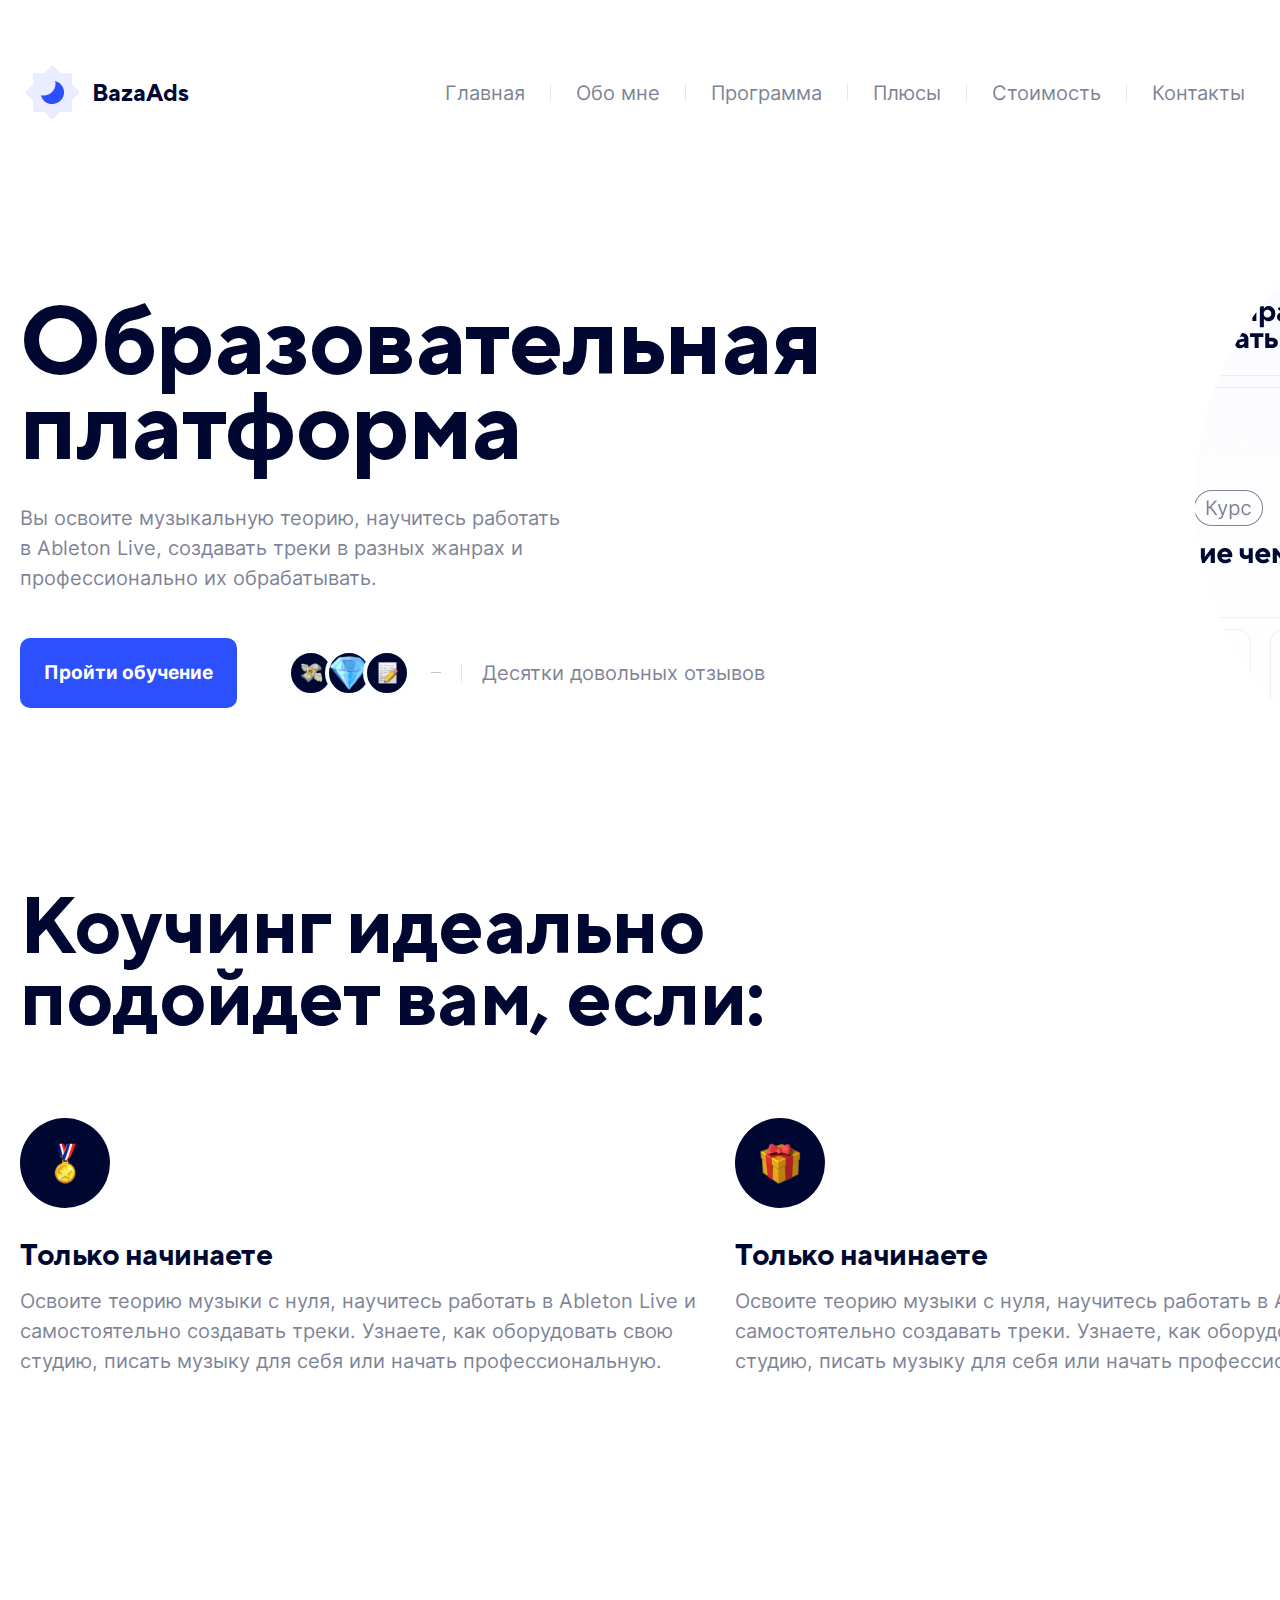
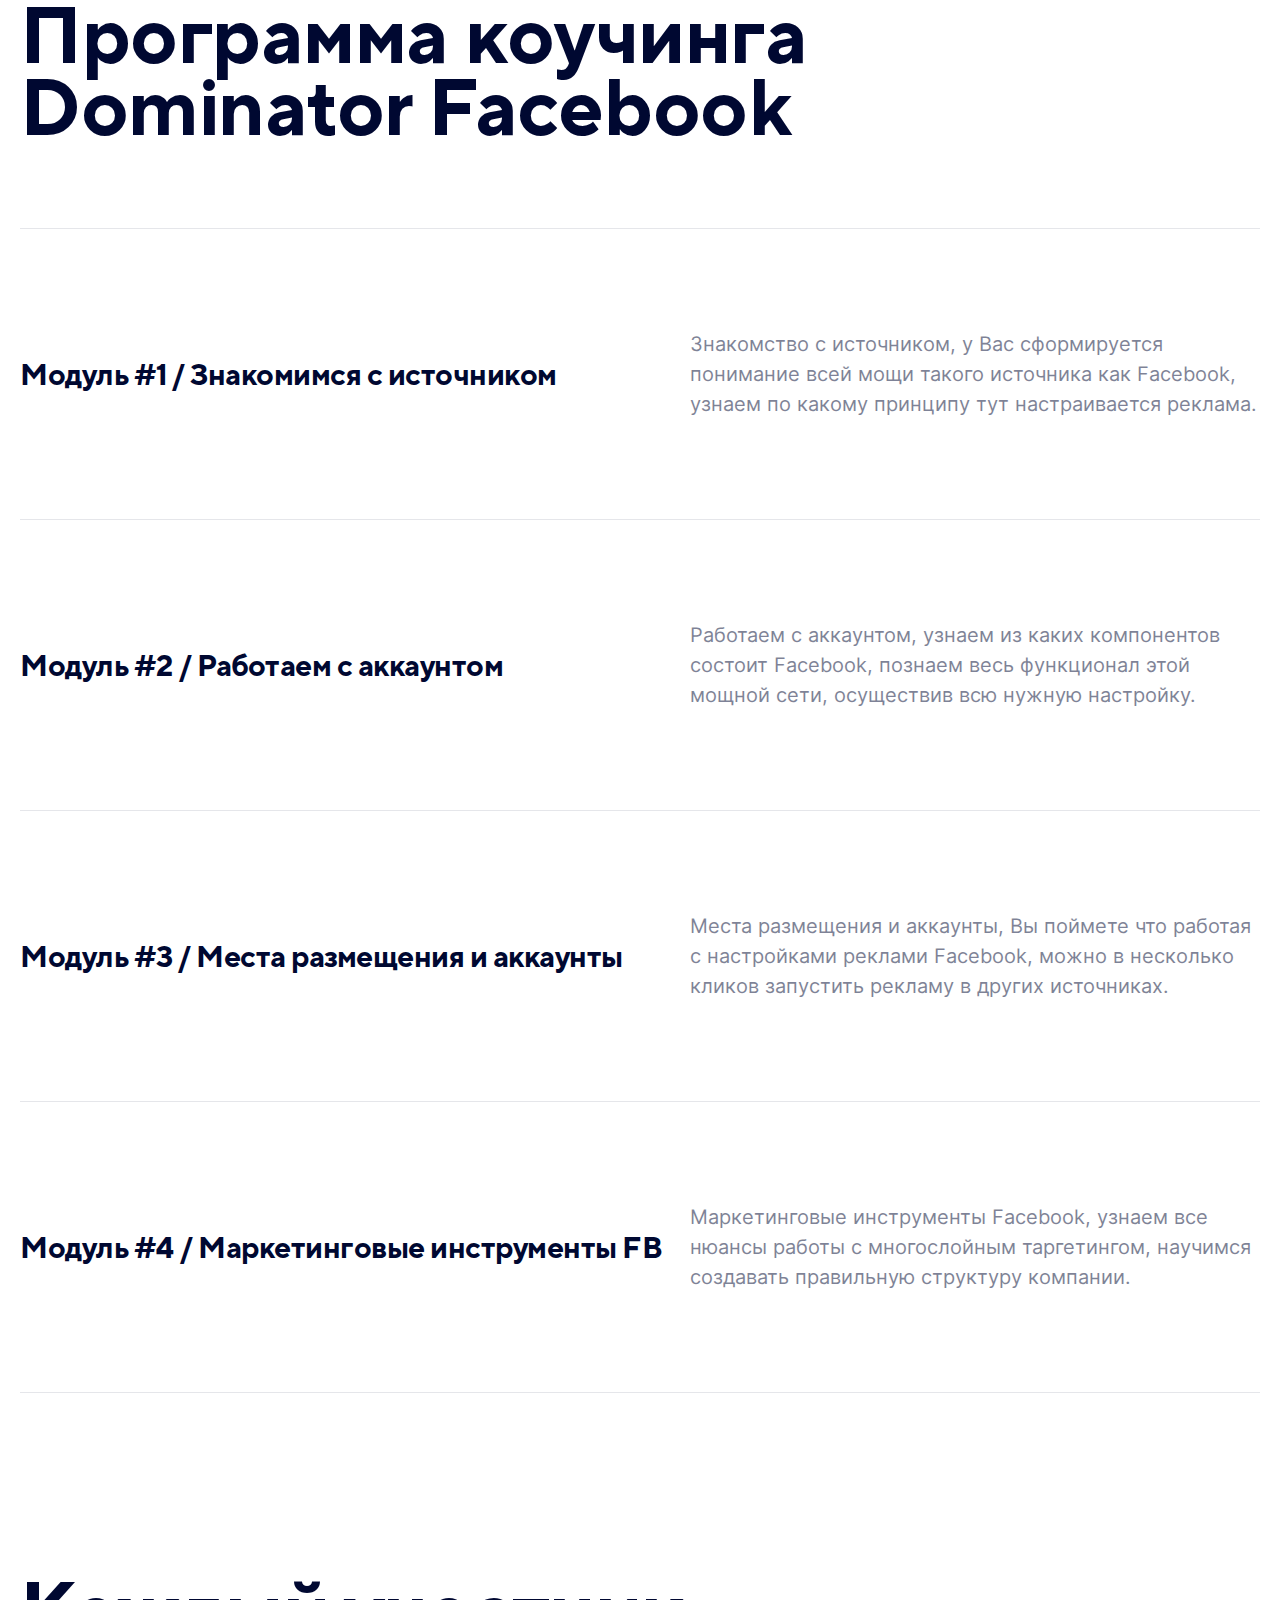
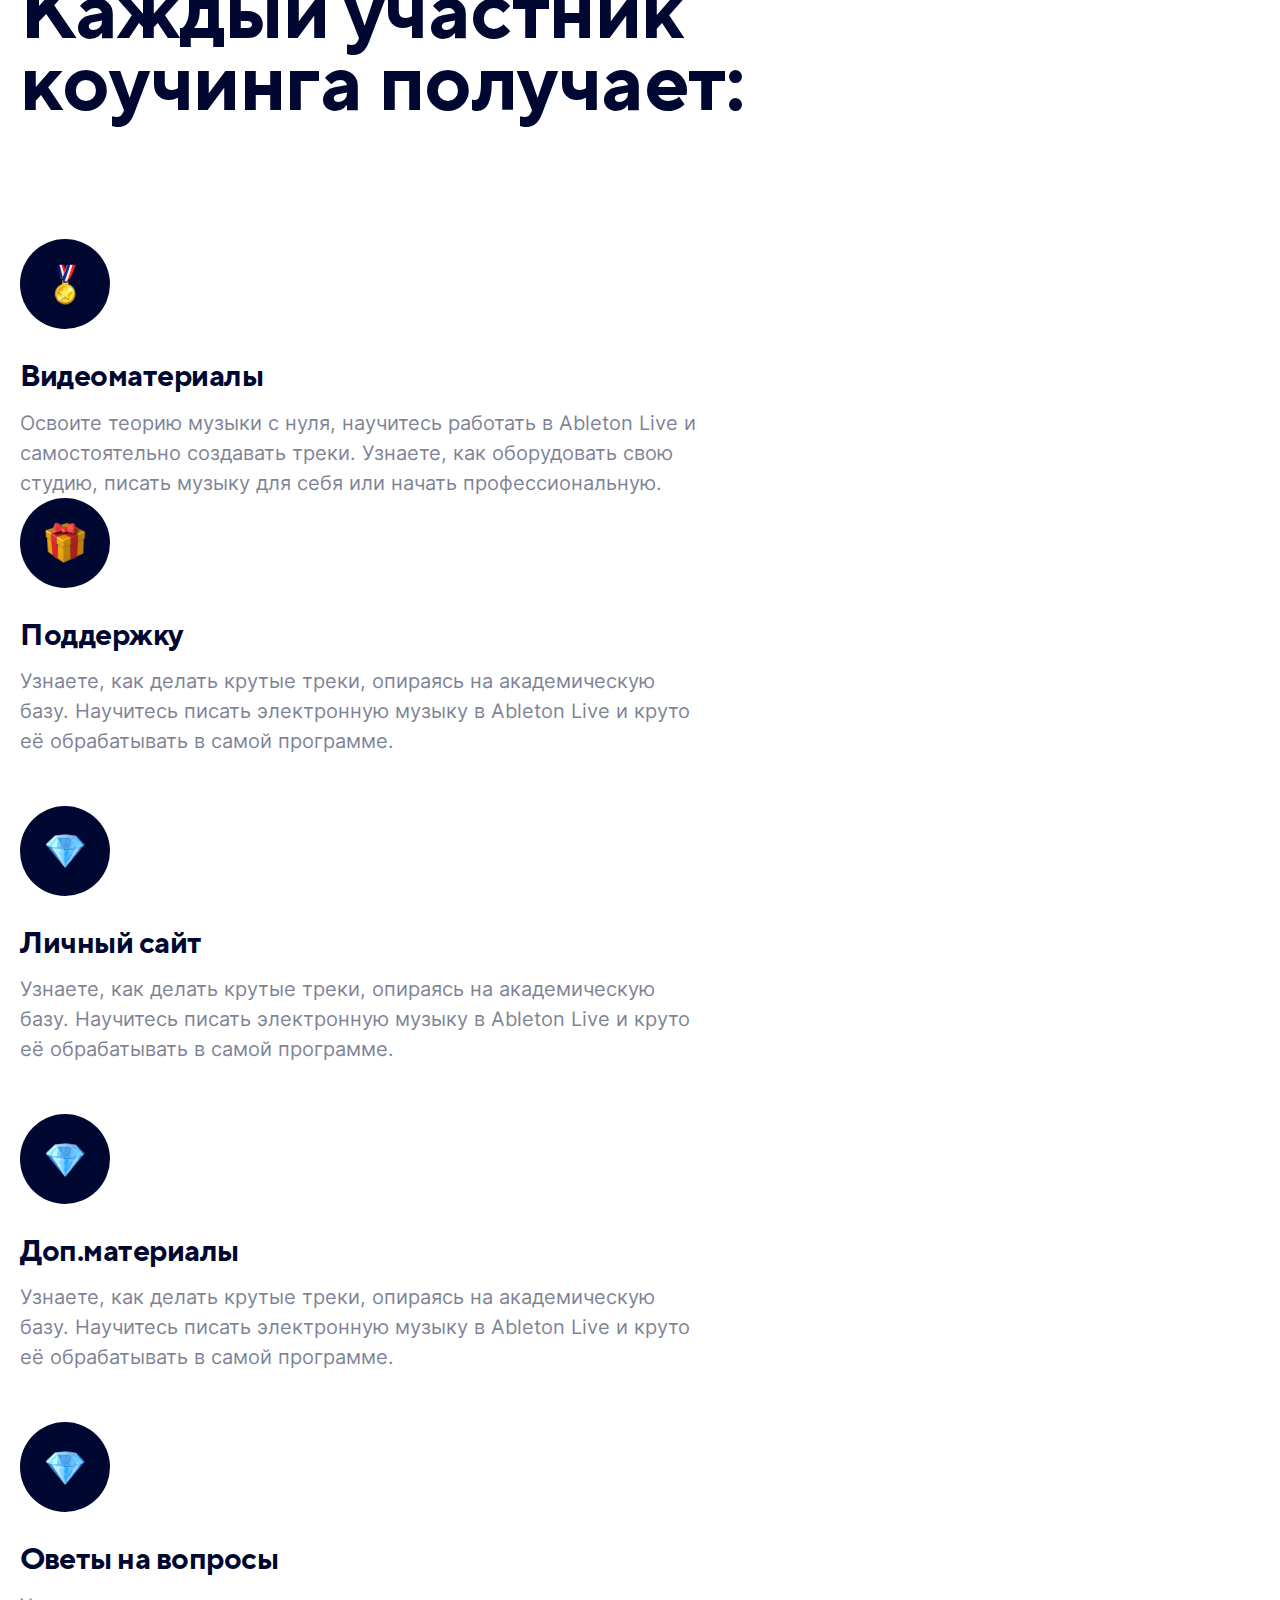
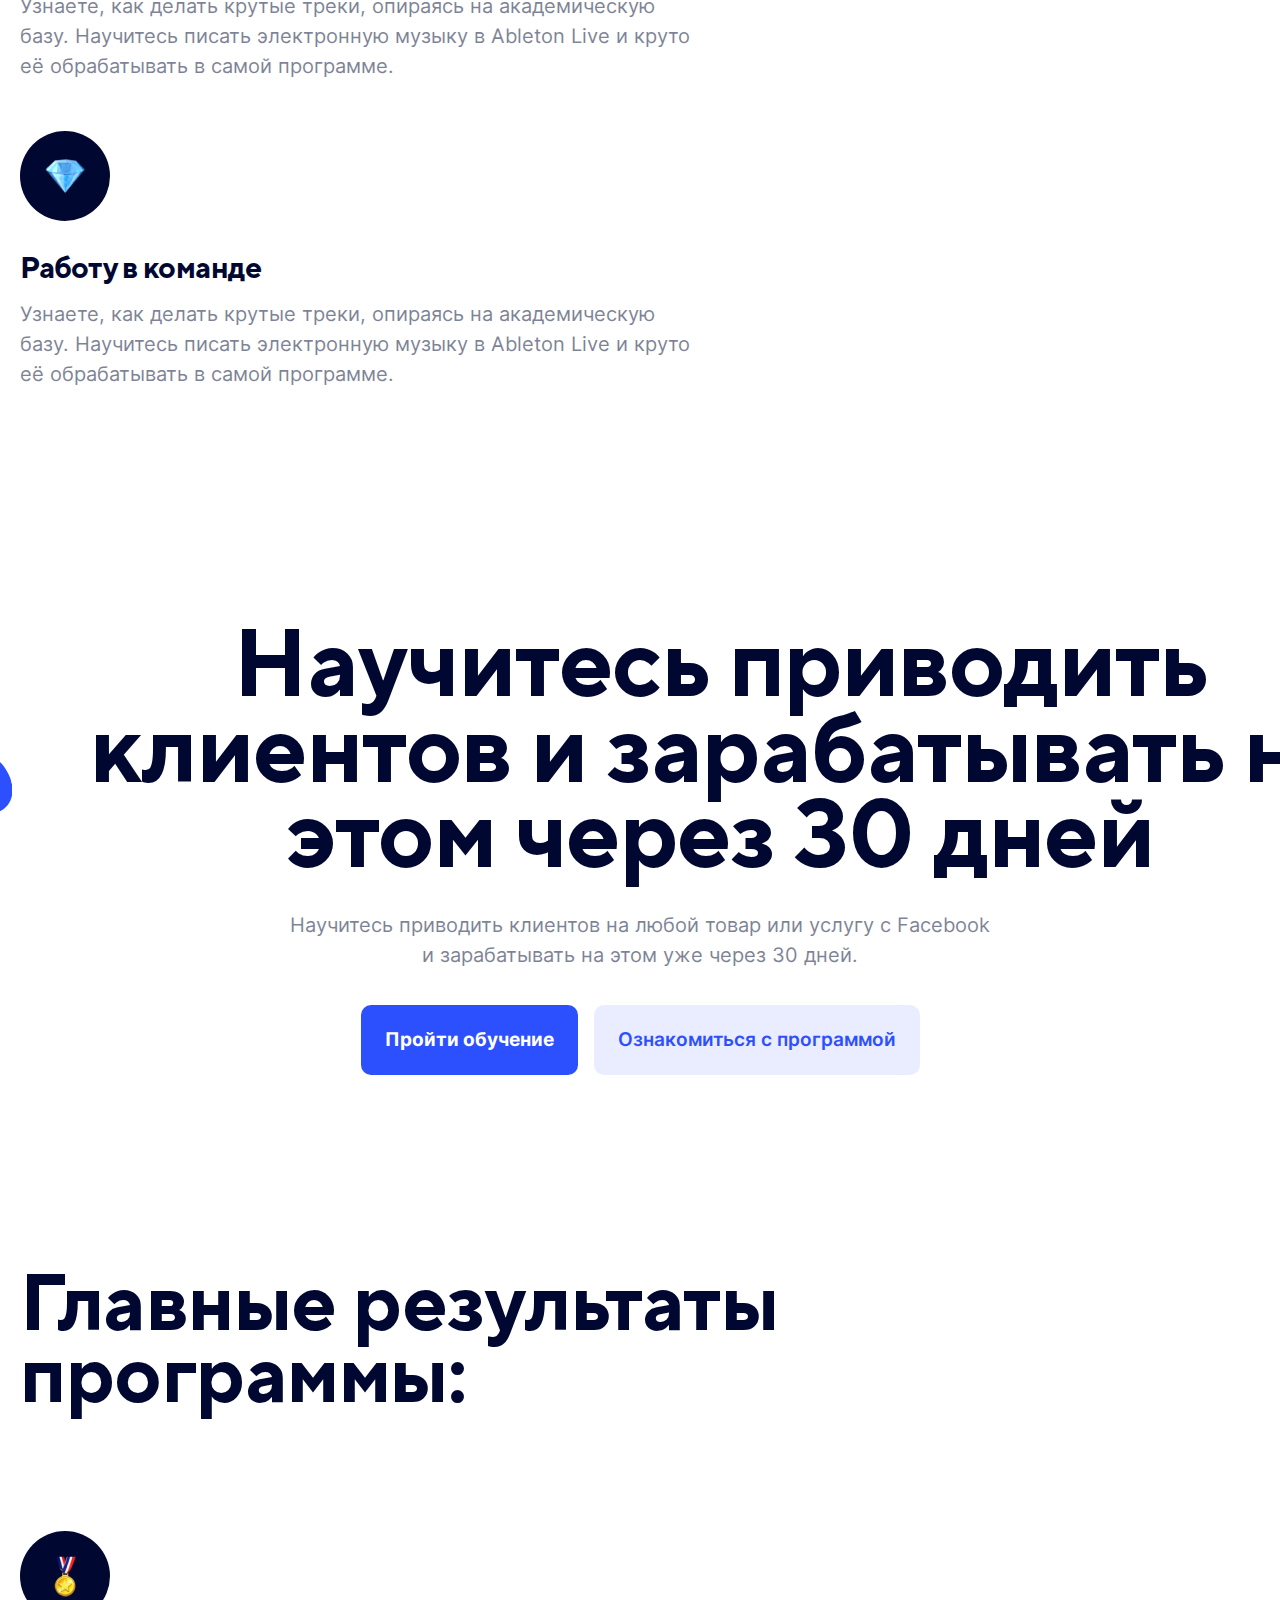
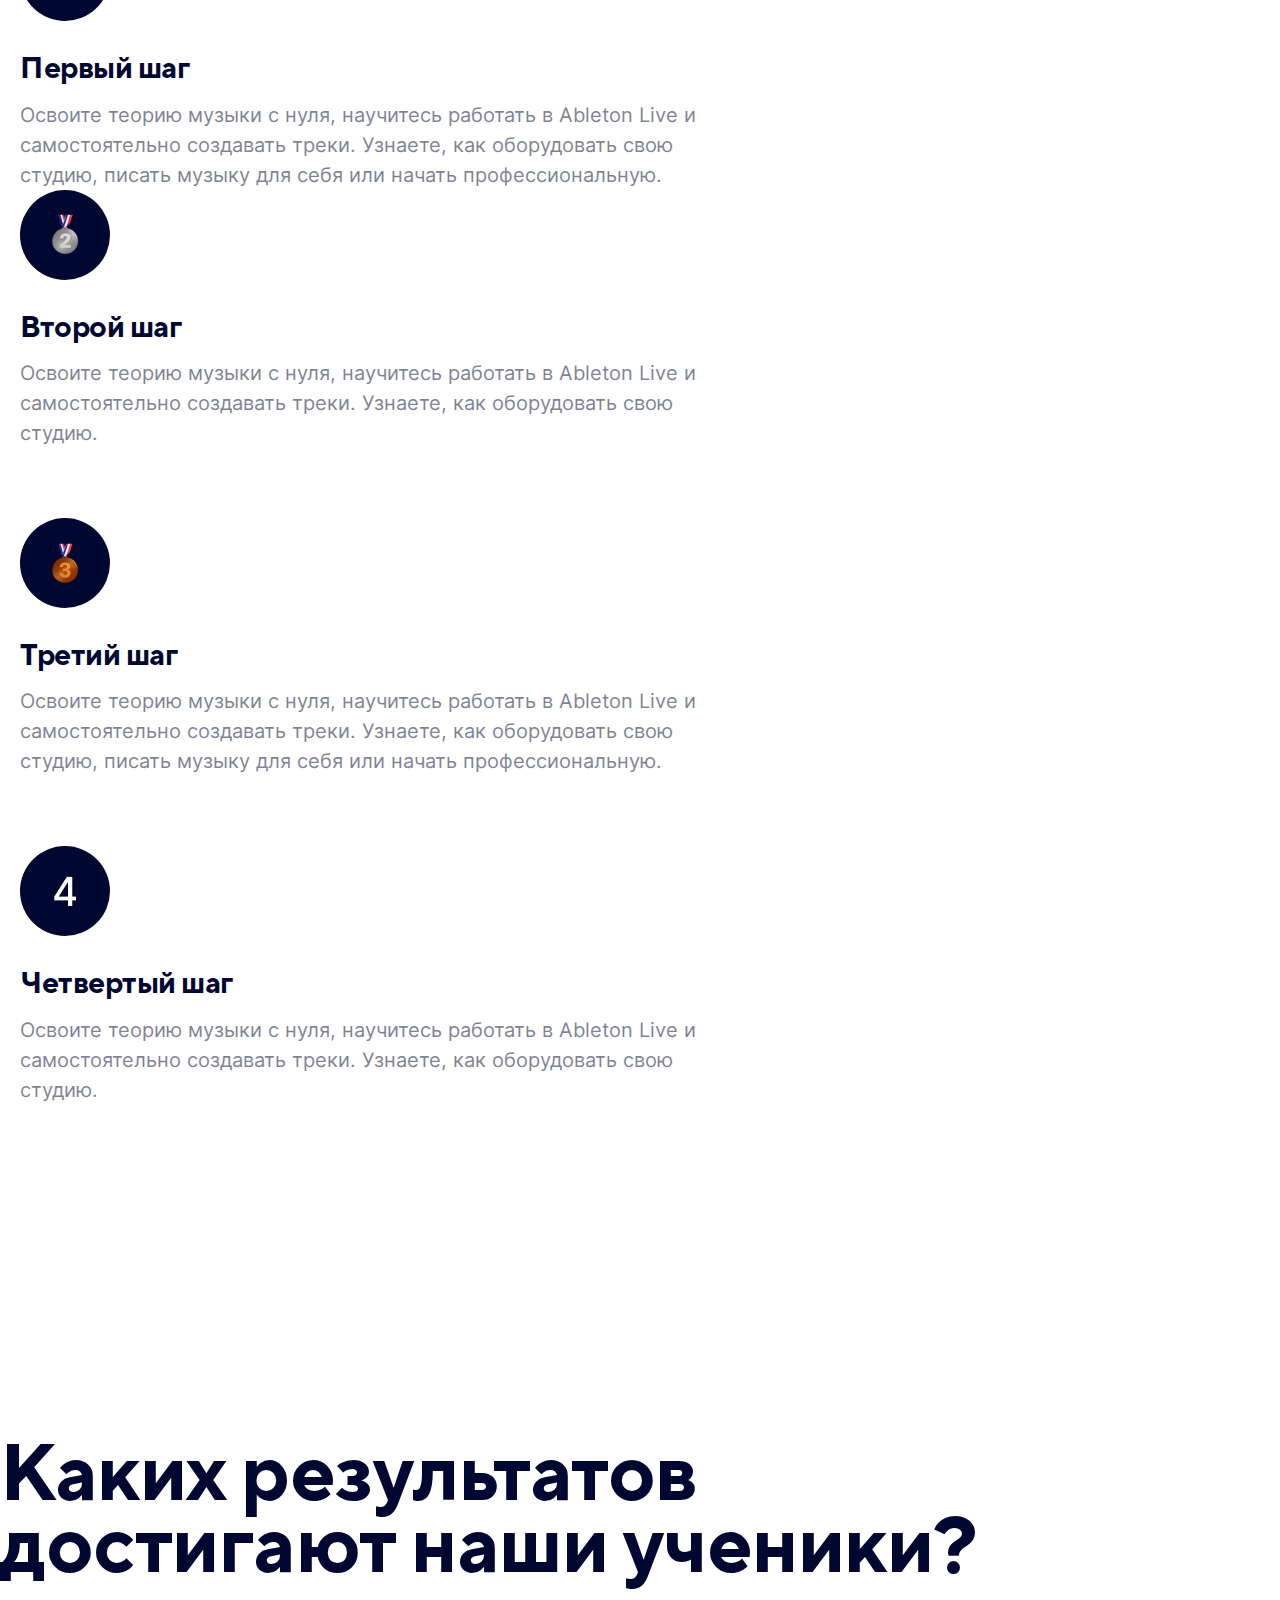
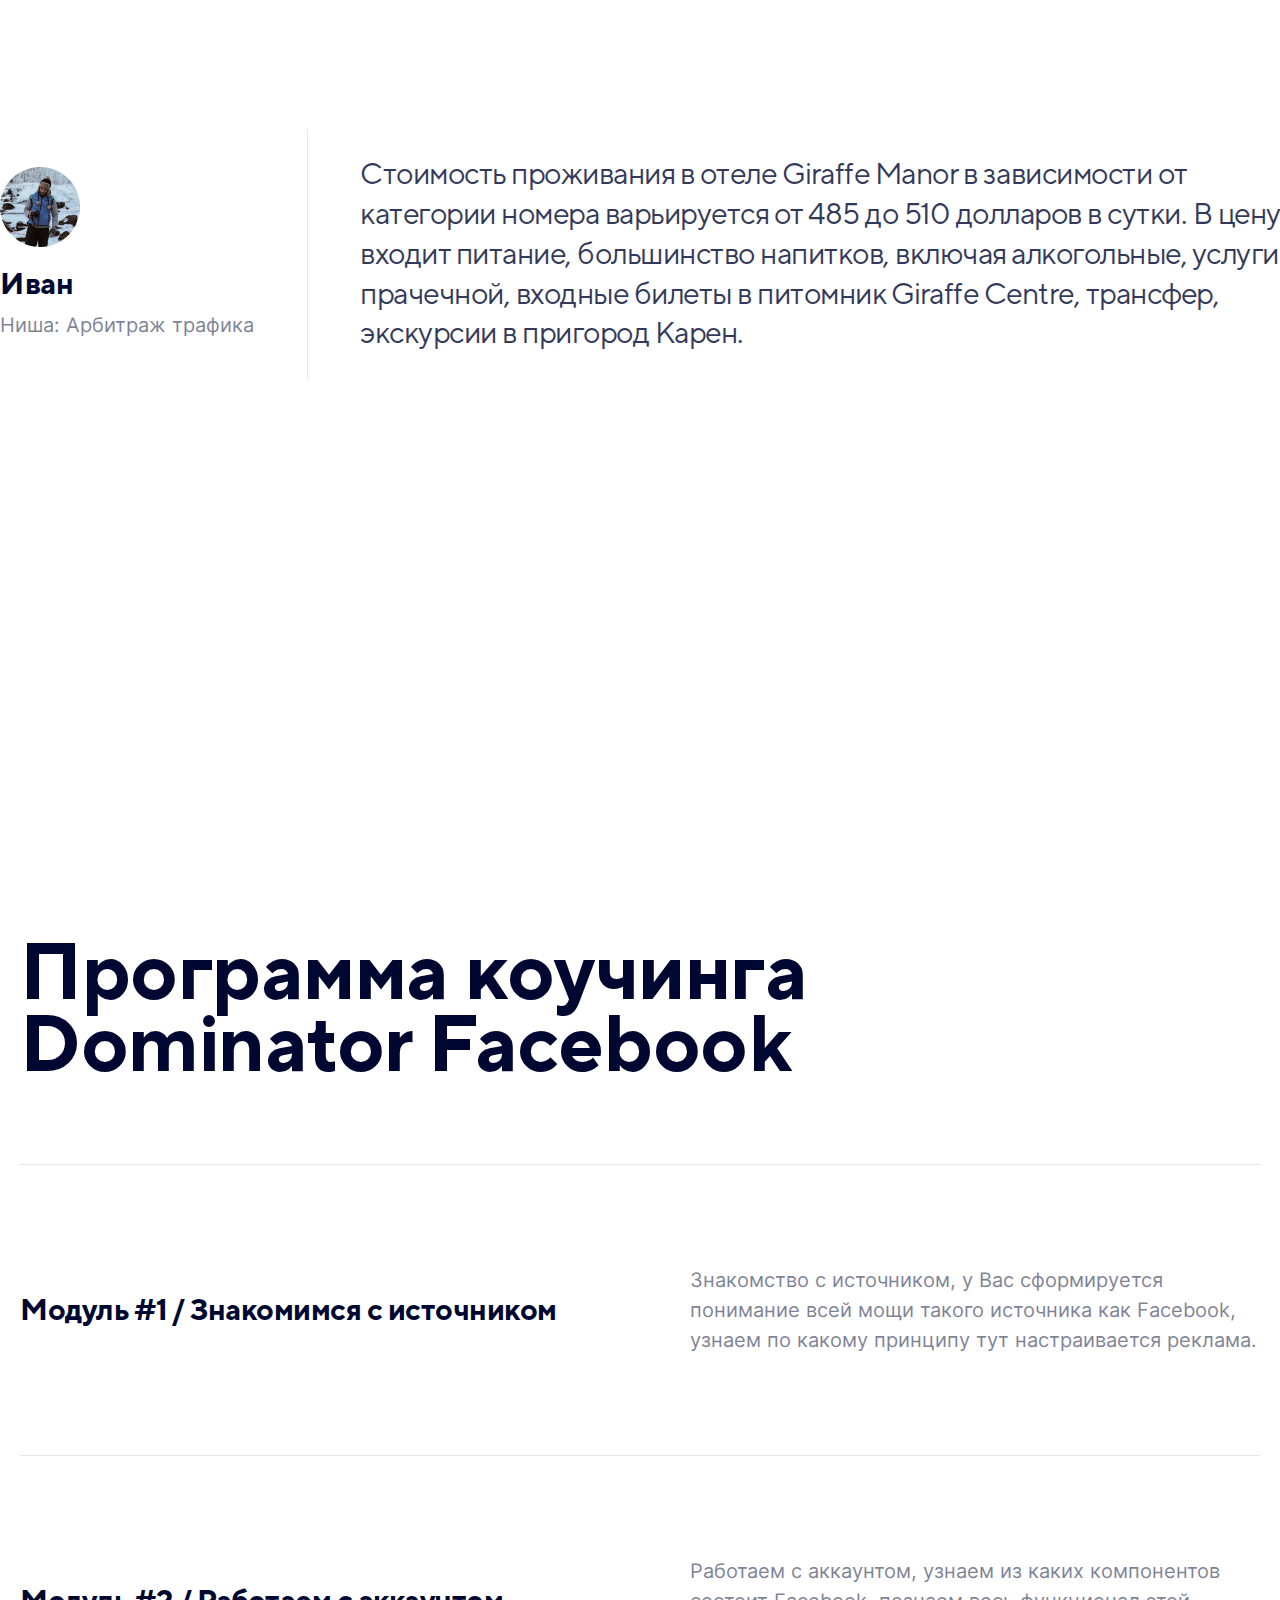
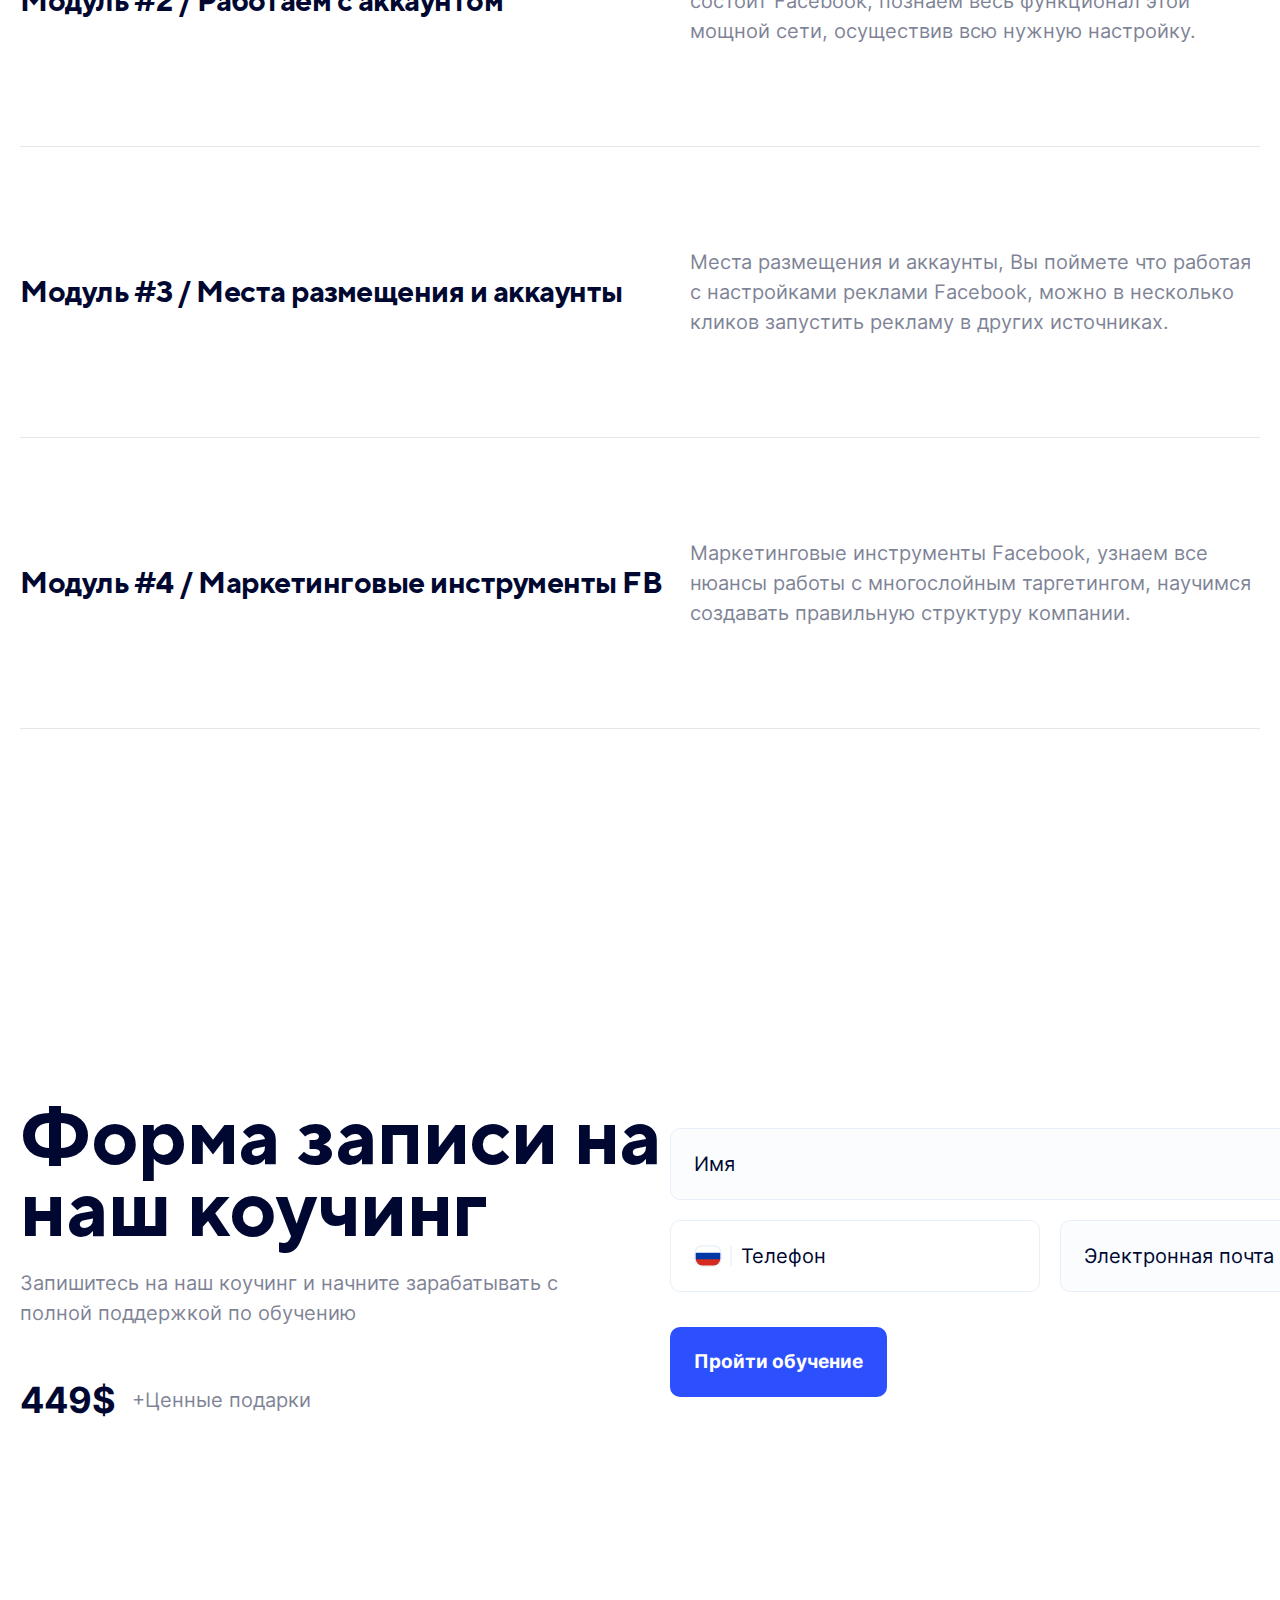
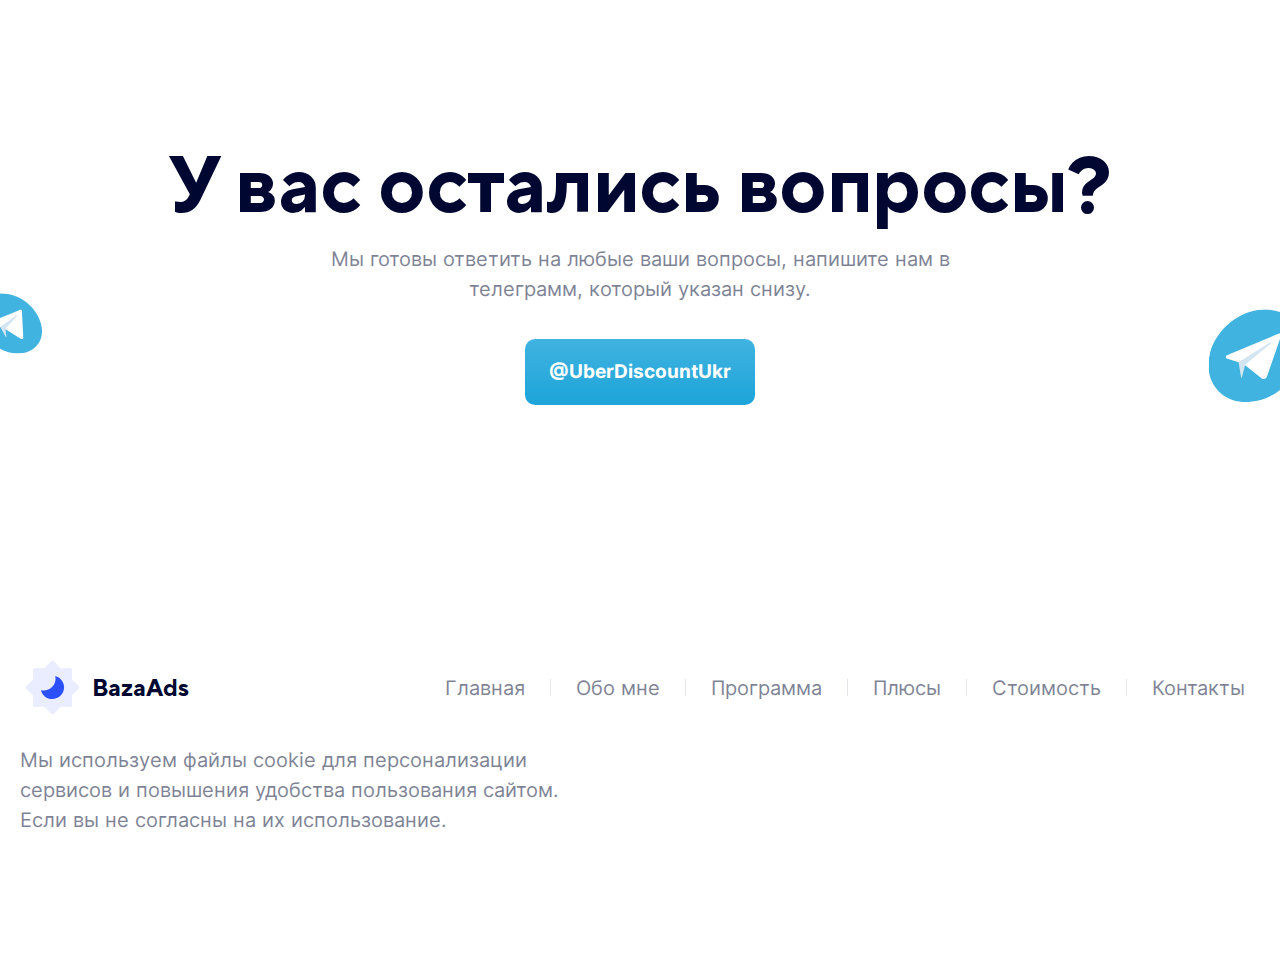
==== index.html @ 47c96028 "first commit" ====
<!DOCTYPE html>
<html lang="ru">

<head>
    <meta charset="UTF-8">
    <meta http-equiv="X-UA-Compatible" content="IE=edge">
    <meta name="viewport" content="width=device-width, initial-scale=1.0">
    <title>BazaAds</title>
    <link rel="icon" type="image/x-icon" href="img/logo.svg">
    <link rel="stylesheet" href="css/libs/bootstrap-reboot.min.css">
    <link rel="stylesheet" href="css/libs/fonts.css">
    <link rel="stylesheet" href="css/style.min.css">
</head>

<body>

    <div class="wrapper">
        <header class="header">
            <div class="container header__container">
                <div class="header__start">
                    <div class="logo">
                        <img class="logo__img" src="img/logo.svg" alt="logo">
                        <span class="logo__text">BazaAds</span>
                    </div>
                </div>
                <div class="header__end">
                    <nav class="menu">
                        <ul class="menu__list">
                            <li class="menu__item">
                                <a class="menu__link" href="#">Главная</a>
                            </li>
                            <span class="menu__line"></span>
                            <li class="menu__item">
                                <a class="menu__link" href="#">Обо мне</a>
                            </li>
                            <span class="menu__line"></span>
                            <li class="menu__item">
                                <a class="menu__link" href="#">Программа</a>
                            </li>
                            <span class="menu__line"></span>
                            <li class="menu__item">
                                <a class="menu__link" href="#">Плюсы</a>
                            </li>
                            <span class="menu__line"></span>
                            <li class="menu__item">
                                <a class="menu__link" href="#">Стоимость</a>
                            </li>
                            <span class="menu__line"></span>
                            <li class="menu__item">
                                <a class="menu__link" href="#">Контакты</a>
                            </li>
                        </ul>
                    </nav>
                </div>
            </div>
        </header>
        <main>
            <section class="hero">
                <div class="container hero__container">
                    <div class="hero__start">
                        <h1 class="title hero__title">
                            Образовательная платформа
                        </h1>
                        <p class="text hero__text">
                            Вы освоите музыкальную теорию, научитесь работать в Ableton Live, создавать треки в разных
                            жанрах и профессионально их обрабатывать.
                        </p>
                        <div class="hero__wrapper">
                            <a class="btn btn_color_blue hero__btn" href="#">Пройти обучение</a>
                            <div class="hero__elem-wrapper">
                                <div class="hero__elem">
                                    <img src="icons/4.png" alt="icon">
                                </div>
                                <div class="hero__elem">
                                    <img src="icons/3.png" alt="icon">
                                </div>
                                <div class="hero__elem">
                                    <img src="icons/5.png" alt="icon">
                                </div>
                                <span class="hero__hor-line"></span>
                                <span class="hero__ver-line"></span>
                                <span class="hero__descr">Десятки довольных отзывов</span>
                            </div>
                        </div>
                    </div>
                    <div class="hero__end">
                        <img class="hero__img" src="img/hero/services.png" alt="services">
                    </div>
                </div>
            </section>
            <section class="for-whom">
                <div class="container for-whom__container">
                    <h2 class="title for-whom__title">
                        Коучинг идеально подойдет вам, если:
                    </h2>
                    <div class="for-whom__wrapper">
                        <div class="for-whom__item">
                            <div class="for-whom__img">
                                <img src="icons/1.png" alt="icon">
                            </div>
                            <h3 class="subtitle for-whom__subtitle">Только начинаете</h3>
                            <p class="text for-whom__text">
                                Освоите теорию музыки с нуля, научитесь работать в Ableton Live и самостоятельно
                                создавать треки. Узнаете, как оборудовать свою студию, писать музыку для себя или начать
                                профессиональную.
                            </p>
                        </div>
                        <div class="for-whom__item">
                            <div class="for-whom__img">
                                <img src="icons/2.png" alt="icon">
                            </div>
                            <h3 class="subtitle for-whom__subtitle">Только начинаете</h3>
                            <p class="text for-whom__text">
                                Освоите теорию музыки с нуля, научитесь работать в Ableton Live и самостоятельно
                                создавать треки. Узнаете, как оборудовать свою студию, писать музыку для себя или начать
                                профессиональную.
                            </p>
                        </div>
                        <div class="for-whom__item">
                            <div class="for-whom__img">
                                <img src="icons/3.png" alt="icon">
                            </div>
                            <h3 class="subtitle for-whom__subtitle">Хотите зарабатывать</h3>
                            <p class="text for-whom__text">
                                Узнаете, как делать крутые треки, опираясь на академическую базу. Научитесь писать
                                электронную музыку в Ableton Live и круто её обрабатывать в самой программе.
                            </p>
                        </div>
                    </div>
                </div>
            </section>
            <section class="program">
                <div class="container program__container">
                    <h2 class="title program__title">Программа коучинга Dominator Facebook</h2>
                    <div class="program__wrapper">
                        <div class="program__line"></div>
                        <div class="program__item">
                            <h3 class="subtitle program__subtitle">
                                Модуль #1 / Знакомимся с источником
                            </h3>
                            <p class="text program__text">
                                Знакомство с источником, у Вас сформируется понимание всей мощи такого источника как
                                Facebook, узнаем по какому принципу тут настраивается реклама.
                            </p>
                        </div>
                        <div class="program__line"></div>
                        <div class="program__item">
                            <h3 class="subtitle program__subtitle">
                                Модуль #2 / Работаем с аккаунтом
                            </h3>
                            <p class="text program__text">
                                Работаем с аккаунтом, узнаем из каких компонентов состоит Facebook, познаем весь
                                функционал этой мощной сети, осуществив всю нужную настройку.
                            </p>
                        </div>
                        <div class="program__line"></div>
                        <div class="program__item">
                            <h3 class="subtitle program__subtitle">
                                Модуль #3 / Места размещения и аккаунты
                            </h3>
                            <p class="text program__text">
                                Места размещения и аккаунты, Вы поймете что работая с настройками реклами Facebook,
                                можно в несколько кликов запустить рекламу в других источниках.
                            </p>
                        </div>
                        <div class="program__line"></div>
                        <div class="program__item">
                            <h3 class="subtitle program__subtitle">
                                Модуль #4 / Маркетинговые инструменты FB
                            </h3>
                            <p class="text program__text">
                                Маркетинговые инструменты Facebook, узнаем все нюансы работы с многослойным таргетингом,
                                научимся создавать правильную структуру компании.
                            </p>
                        </div>
                        <div class="program__line"></div>
                    </div>
                </div>
            </section>
            <section class="about">
                <div class="container about__container">
                    <h2 class="title about__title">
                        Каждый участник коучинга получает:
                    </h2>
                    <div class="about__wrapper">
                        <div class="about__item">
                            <div class="about__img">
                                <img src="icons/1.png" alt="icon">
                            </div>
                            <h3 class="subtitle about__subtitle">Видеоматериалы</h3>
                            <p class="text about__text">
                                Освоите теорию музыки с нуля, научитесь работать в Ableton Live и самостоятельно
                                создавать треки. Узнаете, как оборудовать свою студию, писать музыку для себя или начать
                                профессиональную.
                            </p>
                        </div>
                        <div class="about__item">
                            <div class="about__img">
                                <img src="icons/2.png" alt="icon">
                            </div>
                            <h3 class="subtitle about__subtitle">Поддержку</h3>
                            <p class="text about__text">
                                Узнаете, как делать крутые треки, опираясь на академическую базу. Научитесь писать
                                электронную музыку в Ableton Live и круто её обрабатывать в самой программе.
                            </p>
                        </div>
                        <div class="about__item">
                            <div class="about__img">
                                <img src="icons/3.png" alt="icon">
                            </div>
                            <h3 class="subtitle about__subtitle">Личный сайт</h3>
                            <p class="text about__text">
                                Узнаете, как делать крутые треки, опираясь на академическую базу. Научитесь писать
                                электронную музыку в Ableton Live и круто её обрабатывать в самой программе.
                            </p>
                        </div>
                        <div class="about__item">
                            <div class="about__img">
                                <img src="icons/3.png" alt="icon">
                            </div>
                            <h3 class="subtitle about__subtitle">Доп.материалы</h3>
                            <p class="text about__text">
                                Узнаете, как делать крутые треки, опираясь на академическую базу. Научитесь писать
                                электронную музыку в Ableton Live и круто её обрабатывать в самой программе.
                            </p>
                        </div>
                        <div class="about__item">
                            <div class="about__img">
                                <img src="icons/3.png" alt="icon">
                            </div>
                            <h3 class="subtitle about__subtitle">Оветы на вопросы</h3>
                            <p class="text about__text">
                                Узнаете, как делать крутые треки, опираясь на академическую базу. Научитесь писать
                                электронную музыку в Ableton Live и круто её обрабатывать в самой программе.
                            </p>
                        </div>
                        <div class="about__item">
                            <div class="about__img">
                                <img src="icons/3.png" alt="icon">
                            </div>
                            <h3 class="subtitle about__subtitle">Работу в команде</h3>
                            <p class="text about__text">
                                Узнаете, как делать крутые треки, опираясь на академическую базу. Научитесь писать
                                электронную музыку в Ableton Live и круто её обрабатывать в самой программе.
                            </p>
                        </div>
                    </div>
                </div>
            </section>
            <section class="info">
                <div class="container info__container">
                    <h2 class="title info__title">
                        Научитесь приводить клиентов и зарабатывать на этом через 30 дней
                    </h2>
                    <p class="text info__text">
                        Научитесь приводить клиентов на любой товар или услугу с Facebook и зарабатывать на этом уже
                        через 30 дней.
                    </p>
                    <div class="info__btns">
                        <a class="btn btn_color_blue info__btn" href="#">Пройти обучение</a>
                        <a class="btn btn_color_light_blue info__btn" href="#">Ознакомиться с программой</a>
                    </div>
                </div>
            </section>
            <section class="results">
                <div class="container results__container">
                    <h2 class="title results__title">Главные результаты программы:</h2>
                    <div class="results__wrapper">
                        <div class="results__item">
                            <div class="results__img">
                                <img src="icons/1.png" alt="icon">
                            </div>
                            <h3 class="subtitle results__subtitle">Первый шаг</h3>
                            <p class="text results__text">
                                Освоите теорию музыки с нуля, научитесь работать в Ableton Live и самостоятельно
                                создавать треки. Узнаете, как оборудовать свою студию, писать музыку для себя или начать
                                профессиональную.
                            </p>
                        </div>
                        <div class="results__item">
                            <div class="results__img">
                                <img src="icons/place2.png" alt="icon">
                            </div>
                            <h3 class="subtitle results__subtitle">Второй шаг</h3>
                            <p class="text results__text">
                                Освоите теорию музыки с нуля, научитесь работать в Ableton Live и самостоятельно
                                создавать треки. Узнаете, как оборудовать свою студию.
                            </p>
                        </div>
                        <div class="results__item">
                            <div class="results__img">
                                <img src="icons/place3.png" alt="icon">
                            </div>
                            <h3 class="subtitle results__subtitle">Третий шаг</h3>
                            <p class="text results__text">
                                Освоите теорию музыки с нуля, научитесь работать в Ableton Live и самостоятельно
                                создавать треки. Узнаете, как оборудовать свою студию, писать музыку для себя или начать
                                профессиональную.
                            </p>
                        </div>
                        <div class="results__item">
                            <div class="results__img">
                                <img src="icons/place4.png" alt="icon">
                            </div>
                            <h3 class="subtitle results__subtitle">Четвертый шаг</h3>
                            <p class="text results__text">
                                Освоите теорию музыки с нуля, научитесь работать в Ableton Live и самостоятельно
                                создавать треки. Узнаете, как оборудовать свою студию.
                            </p>
                        </div>
                    </div>
                </div>
            </section>
            <section class="student-results">
                <div class="container student-results">
                    <h2 class="title student-results__title">Каких результатов достигают наши ученики?</h2>
                    <div class="student-results__wrapper">
                        <div class="student-results__start">
                            <img class="student-results__img" src="img/student-results/student.png" alt="student-photo">
                            <p class="student-results__student-name">Иван</p>
                            <p class="student-results__student-descr">Ниша: Арбитраж трафика</p>
                        </div>
                        <div class="student-results__line"></div>
                        <div class="student-results__end">
                            <p class="student-results__text">
                                Стоимость проживания в отеле Giraffe Manor в зависимости от категории номера варьируется
                                от 485 до 510 долларов в сутки. В цену входит питание, большинство напитков, включая
                                алкогольные, услуги прачечной, входные билеты в питомник Giraffe Centre, трансфер,
                                экскурсии в пригород Карен.
                            </p>
                        </div>
                    </div>
                </div>
            </section>
            <section class="answers">
                <div class="container answers__container">
                    <h2 class="title answers__title">Программа коучинга Dominator Facebook</h2>
                    <div class="answers__wrapper">
                        <div class="answers__line"></div>
                        <div class="answers__item">
                            <h3 class="subtitle answers__subtitle">
                                Модуль #1 / Знакомимся с источником
                            </h3>
                            <p class="text answers__text">
                                Знакомство с источником, у Вас сформируется понимание всей мощи такого источника как
                                Facebook, узнаем по какому принципу тут настраивается реклама.
                            </p>
                        </div>
                        <div class="answers__line"></div>
                        <div class="answers__item">
                            <h3 class="subtitle answers__subtitle">
                                Модуль #2 / Работаем с аккаунтом
                            </h3>
                            <p class="text answers__text">
                                Работаем с аккаунтом, узнаем из каких компонентов состоит Facebook, познаем весь
                                функционал этой мощной сети, осуществив всю нужную настройку.
                            </p>
                        </div>
                        <div class="answers__line"></div>
                        <div class="answers__item">
                            <h3 class="subtitle answers__subtitle">
                                Модуль #3 / Места размещения и аккаунты
                            </h3>
                            <p class="text answers__text">
                                Места размещения и аккаунты, Вы поймете что работая с настройками реклами Facebook,
                                можно в несколько кликов запустить рекламу в других источниках.
                            </p>
                        </div>
                        <div class="answers__line"></div>
                        <div class="answers__item">
                            <h3 class="subtitle answers__subtitle">
                                Модуль #4 / Маркетинговые инструменты FB
                            </h3>
                            <p class="text answers__text">
                                Маркетинговые инструменты Facebook, узнаем все нюансы работы с многослойным таргетингом,
                                научимся создавать правильную структуру компании.
                            </p>
                        </div>
                        <div class="answers__line"></div>
                    </div>
                </div>
            </section>
            <section class="enrollment">
                <div class="container enrollment__container">
                    <div class="enrollment__wrapper">
                        <div class="enrollment__start">
                            <h2 class="title enrollment__title">
                                Форма записи на наш коучинг
                            </h2>
                            <p class="text enrollment__text">
                                Запишитесь на наш коучинг и начните зарабатывать с полной поддержкой по обучению
                            </p>
                            <div class="enrollment__price-wrapper">
                                <span class="enrollment__price">449$</span>
                                <span>+Ценные подарки</span>
                            </div>
                        </div>
                        <div class="enrollment__end">
                            <form action="#" class="enrollment__form">
                                <input class="enrollment__input-name" type="text" placeholder="Имя">
                                <input class="enrollment__input" id="phone" style="margin-right: 14px;" type="text"
                                    placeholder="Телефон">
                                <input class="enrollment__input" type="mail" placeholder="Электронная почта">
                                <a class="btn btn_color_blue enrollment__btn" href="#">Пройти обучение</a>
                            </form>
                        </div>
                    </div>
                </div>
            </section>
            <section class="questions">
                <div class="container questions__container">
                    <h2 class="title questions__title">У вас остались вопросы?</h2>
                    <p class="text questions__text">
                        Мы готовы ответить на любые ваши вопросы, напишите нам в телеграмм, который указан снизу.
                    </p>
                    <a class="btn btn_gradient questions__btn" href="#">@UberDiscountUkr</a>
                </div>
            </section>
        </main>
        <footer class="footer">
            <div class="container footer__container">
                <div class="footer__wrapper">
                    <div class="footer__start">
                        <div class="logo">
                            <img class="logo__img" src="img/logo.svg" alt="logo">
                            <span class="logo__text">BazaAds</span>
                        </div>
                    </div>
                    <div class="footer__end">
                        <nav class="menu">
                            <ul class="menu__list">
                                <li class="menu__item">
                                    <a class="menu__link" href="#">Главная</a>
                                </li>
                                <span class="menu__line"></span>
                                <li class="menu__item">
                                    <a class="menu__link" href="#">Обо мне</a>
                                </li>
                                <span class="menu__line"></span>
                                <li class="menu__item">
                                    <a class="menu__link" href="#">Программа</a>
                                </li>
                                <span class="menu__line"></span>
                                <li class="menu__item">
                                    <a class="menu__link" href="#">Плюсы</a>
                                </li>
                                <span class="menu__line"></span>
                                <li class="menu__item">
                                    <a class="menu__link" href="#">Стоимость</a>
                                </li>
                                <span class="menu__line"></span>
                                <li class="menu__item">
                                    <a class="menu__link" href="#">Контакты</a>
                                </li>
                            </ul>
                        </nav>
                    </div>
                </div>
                <p class="text footer__text">
                    Мы используем файлы cookie для персонализации сервисов и повышения удобства пользования сайтом. Если
                    вы не согласны на их использование.
                </p>
            </div>
        </footer>
    </div>

    <script src="js/libs/jquery-3.6.0.min.js"></script>
    <script src="js/libs/jquery.maskedinput.js"></script>
    <script src="js/script.js"></script>

</body>

</html>
---- css/libs/fonts.css ----
@font-face {
    font-family: 'Inter';
    src: url('../../fonts/Inter-Regular.woff2') format('woff2'),
        url('../../fonts/Inter-Regular.woff') format('woff');
    font-weight: normal;
    font-style: normal;
    font-display: swap;
}

@font-face {
    font-family: 'Inter';
    src: url('../../fonts/Inter-SemiBold.woff2') format('woff2'),
        url('../../fonts/Inter-SemiBold.woff') format('woff');
    font-weight: 600;
    font-style: normal;
    font-display: swap;
}

@font-face {
    font-family: 'TT Norms Pro';
    src: url('../../fonts/TTNormsPro-Regular.woff2') format('woff2'),
        url('../../fonts/TTNormsPro-Regular.woff') format('woff');
    font-weight: normal;
    font-style: normal;
    font-display: swap;
}

@font-face {
    font-family: 'Inter';
    src: url('../../fonts/Inter-Medium.woff2') format('woff2'),
        url('../../fonts/Inter-Medium.woff') format('woff');
    font-weight: 500;
    font-style: normal;
    font-display: swap;
}

@font-face {
    font-family: 'Inter';
    src: url('../../fonts/Inter-Bold.woff2') format('woff2'),
        url('../../fonts/Inter-Bold.woff') format('woff');
    font-weight: bold;
    font-style: normal;
    font-display: swap;
}

@font-face {
    font-family: 'TT Norms Pro';
    src: url('../../fonts/TTNormsPro-Bold.woff2') format('woff2'),
        url('../../fonts/TTNormsPro-Bold.woff') format('woff');
    font-weight: bold;
    font-style: normal;
    font-display: swap;
}
---- css/style.min.css ----
h1,h2,h3,h4,h5,h6,p,ul{margin:0;padding:0}ul{list-style-type:none}a{text-decoration:none}body{font-family:'Inter', sans-serif;font-size:20px;line-height:calc((30 / 20) * 100%)}.wrapper{overflow:hidden}.container{max-width:1580px;padding:0 20px;margin:0 auto}.logo{display:-webkit-box;display:-ms-flexbox;display:flex;-webkit-box-align:center;-ms-flex-align:center;align-items:center}.logo__img{margin-right:7px}.logo__text{font-family:'TT Norms Pro';color:#000831;font-size:24px;line-height:calc((24 / 36) * 100%);font-weight:700}.menu__list{display:-webkit-box;display:-ms-flexbox;display:flex;-webkit-box-align:center;-ms-flex-align:center;align-items:center}.menu__item{position:relative}.menu__item::after{content:'';position:absolute;left:0;top:0;width:100%;height:100%;border:1px solid rgba(0,8,49,0.08);-webkit-box-sizing:border-box;box-sizing:border-box;border-radius:25px;opacity:0;-webkit-transition:opacity .3s ease;transition:opacity .3s ease;z-index:-1}.menu__item:hover::after{opacity:1}.menu__link{display:inline-block;color:#000831;padding:5px 15px;opacity:0.5;-webkit-transition:color .3s ease, opacity .3s ease, text-shadow .3s ease;transition:color .3s ease, opacity .3s ease, text-shadow .3s ease}.menu__link:hover{color:#000831;text-shadow:0 0 0 #000831;opacity:1}.menu__line{display:block;margin:0 10px;width:1px;height:17px;background:#000831;opacity:0.1}.title{width:975px;color:#000831;font-family:'TT Norms Pro';font-weight:700;font-size:80px;line-height:calc((72 / 80) * 100%);letter-spacing:-0.5px}.subtitle{color:#000831;font-family:'TT Norms Pro';font-weight:700;font-size:30px;line-height:calc((30 / 27) * 100%);letter-spacing:-0.5px}.text{color:#000831;font-size:20px;line-height:calc((30 / 20) * 100%);opacity:0.5}.btn{display:inline-block;padding:20px 24px;border-radius:10px;font-weight:600;font-size:19px;line-height:calc((27 / 17) * 100%);-webkit-transition:opacity .3s ease;transition:opacity .3s ease}.btn:hover{color:#fff;opacity:.7}.btn_color_blue{color:#fff;background:#2D50FF;font-weight:700}.btn_color_blue:hover{color:#fff}.btn_color_light_blue{color:#2D50FF;background:rgba(45,80,255,0.1);font-weight:600}.btn_color_light_blue:hover{color:#2D50FF}.btn_gradient{color:#fff;background:-webkit-gradient(linear, left top, left bottom, from(#40B3E0), to(#1DA4D9));background:linear-gradient(180deg, #40B3E0 0%, #1DA4D9 100%);font-weight:700;font-size:19px;line-height:140%}.btn_gradient:hover{color:#fff}.header{padding:60px 0 10px 0}.header__container{display:-webkit-box;display:-ms-flexbox;display:flex;-webkit-box-align:center;-ms-flex-align:center;align-items:center;-webkit-box-pack:justify;-ms-flex-pack:justify;justify-content:space-between}.hero{padding:10px 0 14px 0}.hero__container{display:-webkit-box;display:-ms-flexbox;display:flex;-webkit-box-align:center;-ms-flex-align:center;align-items:center;-webkit-box-pack:justify;-ms-flex-pack:justify;justify-content:space-between}.hero__title{font-size:96px;line-height:calc((86 / 96) * 100%)}.hero__img{position:relative;right:-200px}.hero__text{margin-top:35px;width:542px}.hero__wrapper{display:-webkit-box;display:-ms-flexbox;display:flex;-webkit-box-align:center;-ms-flex-align:center;align-items:center;margin-top:45px}.hero__btn{margin-right:50px}.hero__elem{position:relative;display:-webkit-box;display:-ms-flexbox;display:flex;-webkit-box-align:center;-ms-flex-align:center;align-items:center;-webkit-box-pack:center;-ms-flex-pack:center;justify-content:center;width:48px;height:48px;background:#000831;border:4px solid #FDFEFF;border-radius:100%}.hero__elem:nth-child(2){left:-10px}.hero__elem:nth-child(3){left:-20px}.hero__elem-wrapper{display:-webkit-box;display:-ms-flexbox;display:flex;-webkit-box-align:center;-ms-flex-align:center;align-items:center}.hero__hor-line{display:inline-block;width:10px;height:1px;background:#C4C4C4}.hero__ver-line{display:inline-block;margin:0 20px;width:1px;height:18px;opacity:0.1;background:#000831}.hero__descr{color:#000831;opacity:0.5}.for-whom{padding:14px 0 111px 0}.for-whom__wrapper{display:-webkit-box;display:-ms-flexbox;display:flex;-webkit-box-align:center;-ms-flex-align:center;align-items:center;margin-top:86px}.for-whom__item{margin-right:35px}.for-whom__item:last-child{margin-right:0}.for-whom__img{display:-webkit-box;display:-ms-flexbox;display:flex;-webkit-box-align:center;-ms-flex-align:center;align-items:center;-webkit-box-pack:center;-ms-flex-pack:center;justify-content:center;width:90px;height:90px;background:#000831;border-radius:100%}.for-whom__subtitle{margin-top:30px}.for-whom__text{margin-top:15px;width:680px}.program{padding:111px 0 90px 0}.program__wrapper{margin-top:86px}.program__line{height:1px;opacity:0.1;background:#000831}.program__item{padding:100px 0;display:-webkit-box;display:-ms-flexbox;display:flex;-webkit-box-align:center;-ms-flex-align:center;align-items:center;-webkit-box-pack:justify;-ms-flex-pack:justify;justify-content:space-between}.program__text{width:570px}.about{padding:90px 0 115px 0}.about__wrapper{margin-top:122px;display:-webkit-box;display:-ms-flexbox;display:flex;-webkit-box-align:center;-ms-flex-align:center;align-items:center;-webkit-box-pack:justify;-ms-flex-pack:justify;justify-content:space-between;-ms-flex-wrap:wrap;flex-wrap:wrap}.about__item{margin-top:50px}.about__item:nth-child(1),.about__item:nth-child(2){margin-top:0}.about__img{display:-webkit-box;display:-ms-flexbox;display:flex;-webkit-box-align:center;-ms-flex-align:center;align-items:center;-webkit-box-pack:center;-ms-flex-pack:center;justify-content:center;width:90px;height:90px;background:#000831;border-radius:100%}.about__subtitle{margin-top:30px}.about__text{margin-top:15px;width:680px}.info{padding:115px 0 95px 0}.info__title{position:relative;width:1400px;text-align:center;font-size:96px;line-height:calc((86 / 96) * 100%)}.info__title::after{content:'';position:absolute;top:50%;left:-75px;width:67px;height:67px;background:url(../icons/fb1.svg) center center no-repeat}.info__title::before{content:'';position:absolute;top:60%;right:-60px;width:88px;height:88px;background:url(../icons/fb2.svg) center center no-repeat}.info__text{margin:35px auto 0 auto;width:700px;text-align:center}.info__btns{margin-top:35px;text-align:center}.info__btn:first-child{margin-right:10px}.results{padding:95px 0 110px 0}.results__wrapper{margin-top:122px;display:-webkit-box;display:-ms-flexbox;display:flex;-webkit-box-align:center;-ms-flex-align:center;align-items:center;-webkit-box-pack:justify;-ms-flex-pack:justify;justify-content:space-between;-ms-flex-wrap:wrap;flex-wrap:wrap}.results__item{margin-top:70px}.results__item:nth-child(1),.results__item:nth-child(2){margin-top:0}.results__img{display:-webkit-box;display:-ms-flexbox;display:flex;-webkit-box-align:center;-ms-flex-align:center;align-items:center;-webkit-box-pack:center;-ms-flex-pack:center;justify-content:center;width:90px;height:90px;background:#000831;border-radius:100%}.results__subtitle{margin-top:30px}.results__text{margin-top:15px;width:680px}.student-results{padding:110px 0 185px 0}.student-results__title{width:990px}.student-results__wrapper{margin-top:150px;display:-webkit-box;display:-ms-flexbox;display:flex;-webkit-box-align:center;-ms-flex-align:center;align-items:center;-webkit-box-pack:justify;-ms-flex-pack:justify;justify-content:space-between}.student-results__student-name{margin-top:20px;color:#000831;font-family:'TT Norms Pro';font-weight:700;font-size:30px;line-height:calc((30 / 27) * 100%);letter-spacing:-0.5px}.student-results__student-descr{margin-top:10px;color:#000831;opacity:0.5}.student-results__line{height:250px;width:1px;background:#000831;opacity:.1}.student-results__text{width:920px;color:#000831;font-family:'TT Norms Pro';font-size:30px;line-height:calc((40 / 30) * 100%);letter-spacing:-0.5px;opacity:0.8}.answers{padding:185px 0 185px 0}.answers__wrapper{margin-top:86px}.answers__line{height:1px;opacity:0.1;background:#000831}.answers__item{padding:100px 0;display:-webkit-box;display:-ms-flexbox;display:flex;-webkit-box-align:center;-ms-flex-align:center;align-items:center;-webkit-box-pack:justify;-ms-flex-pack:justify;justify-content:space-between}.answers__text{width:570px}.enrollment{padding:185px 0 160px 0}.enrollment__wrapper{display:-webkit-box;display:-ms-flexbox;display:flex;-webkit-box-align:center;-ms-flex-align:center;align-items:center;-webkit-box-pack:justify;-ms-flex-pack:justify;justify-content:space-between}.enrollment__title{width:650px}.enrollment__text{margin-top:25px;width:560px}.enrollment__price{margin-right:16px;color:#000831;font-weight:700;font-size:36px;line-height:calc((54 / 36) * 100%)}.enrollment__price-wrapper{margin-top:45px;display:-webkit-box;display:-ms-flexbox;display:flex;-webkit-box-align:center;-ms-flex-align:center;align-items:center}.enrollment__price-wrapper span:last-child{color:#000831;opacity:0.5}.enrollment__end{width:760px}.enrollment__input{padding:20px 24px 20px 23px;width:370px;background:#FAFCFE;border:1px solid #E7F0F9;-webkit-box-sizing:border-box;box-sizing:border-box;border-radius:10px;margin-top:20px;outline:none}.enrollment__input::-webkit-input-placeholder{color:#000831}.enrollment__input:-ms-input-placeholder{color:#000831}.enrollment__input::-ms-input-placeholder{color:#000831}.enrollment__input::placeholder{color:#000831}.enrollment__input-name{display:block;padding:20px 24px 20px 23px;width:760px;color:#000831;background:#FAFCFE;border:1px solid #E7F0F9;border-radius:10px;outline:none}.enrollment__input-name::-webkit-input-placeholder{color:#000831}.enrollment__input-name:-ms-input-placeholder{color:#000831}.enrollment__input-name::-ms-input-placeholder{color:#000831}.enrollment__input-name::placeholder{color:#000831}.enrollment__btn{margin-top:35px}#phone{background:url("../img/enrollment/rus.svg") no-repeat left center;padding-left:70px;background-position-x:23px}.questions{padding:160px 0 125px 0;text-align:center}.questions__title{position:relative;margin:0 auto}.questions__title::after{content:'';position:absolute;top:200%;left:-175px;width:65px;height:65px;background:url(../icons/tg1.svg) center center no-repeat}.questions__title::before{content:'';position:absolute;top:225%;right:-175px;width:94px;height:94px;background:url(../icons/tg2.svg) center center no-repeat}.questions__text{width:700px;margin:25px auto 0 auto}.questions__btn{margin-top:35px}.footer{padding:125px 0 139px 0}.footer__wrapper{display:-webkit-box;display:-ms-flexbox;display:flex;-webkit-box-align:center;-ms-flex-align:center;align-items:center;-webkit-box-pack:justify;-ms-flex-pack:justify;justify-content:space-between}.footer__text{margin-top:25px;width:540px}
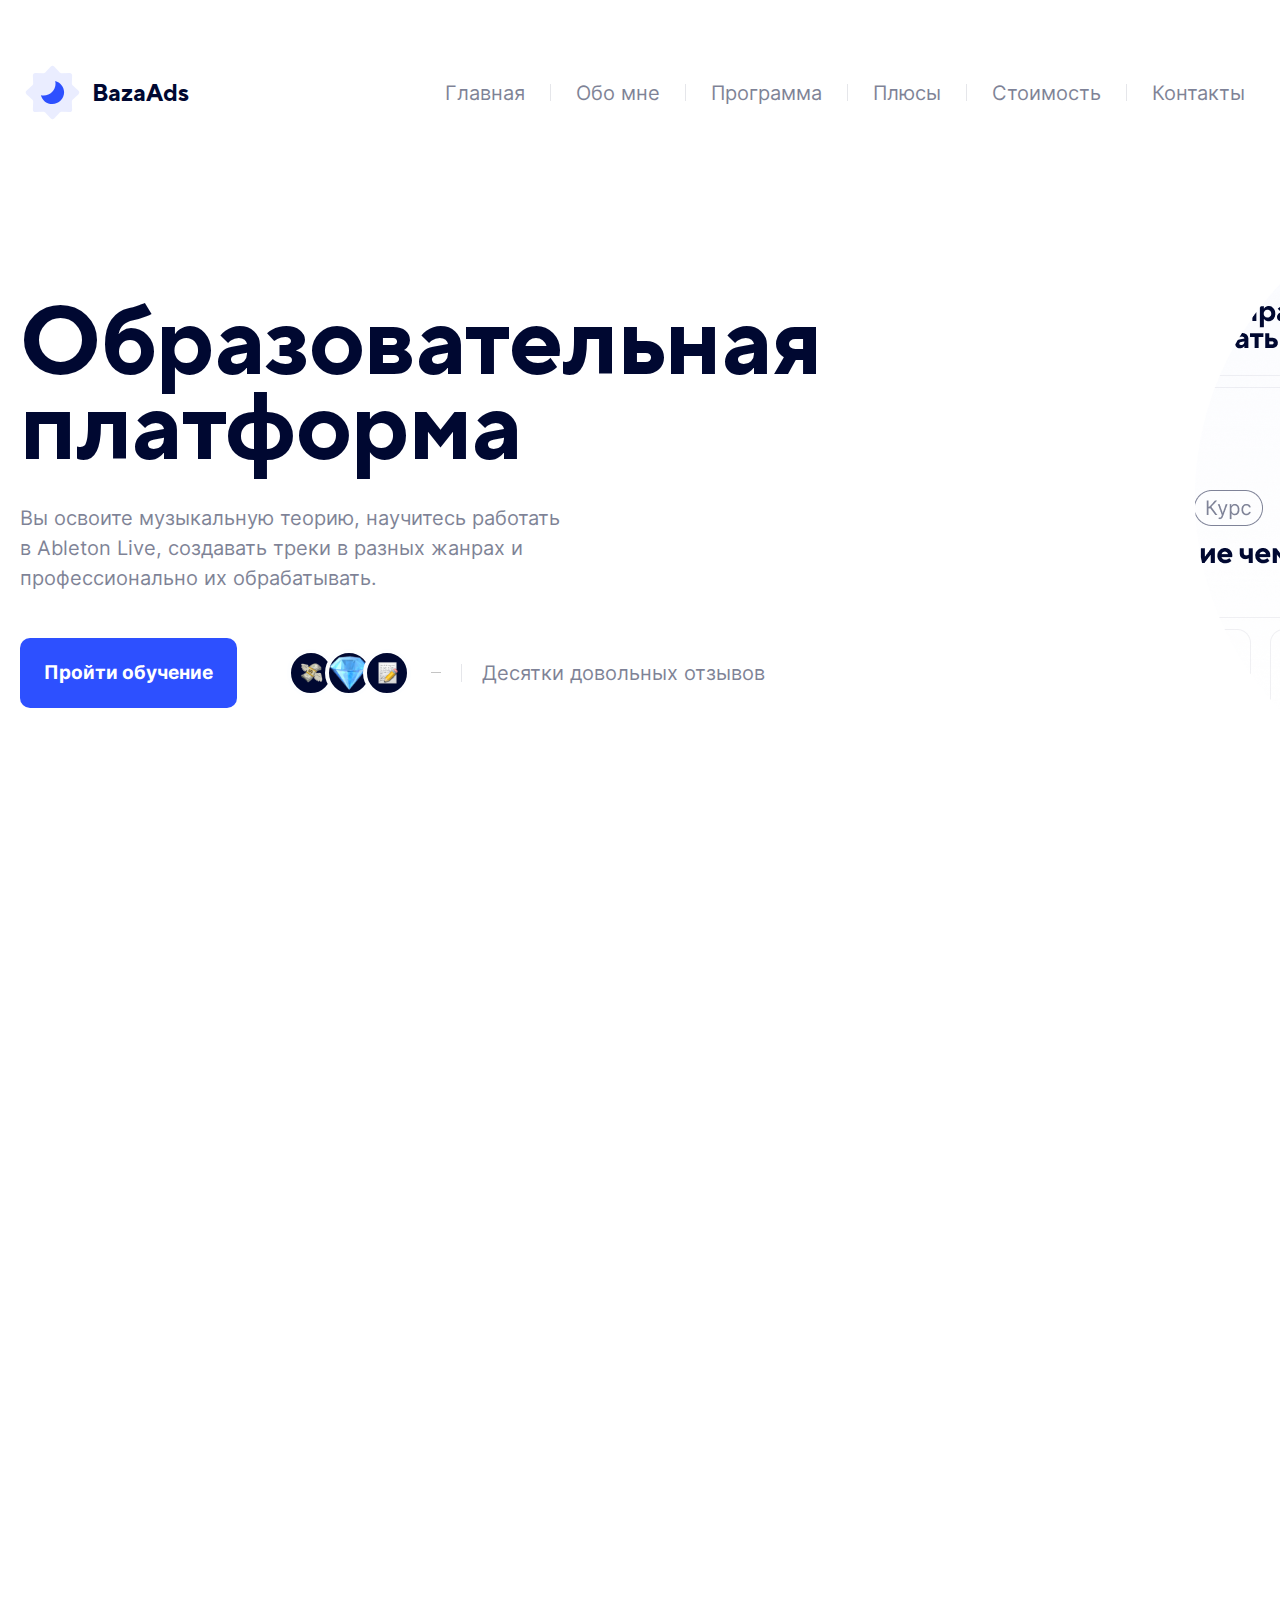
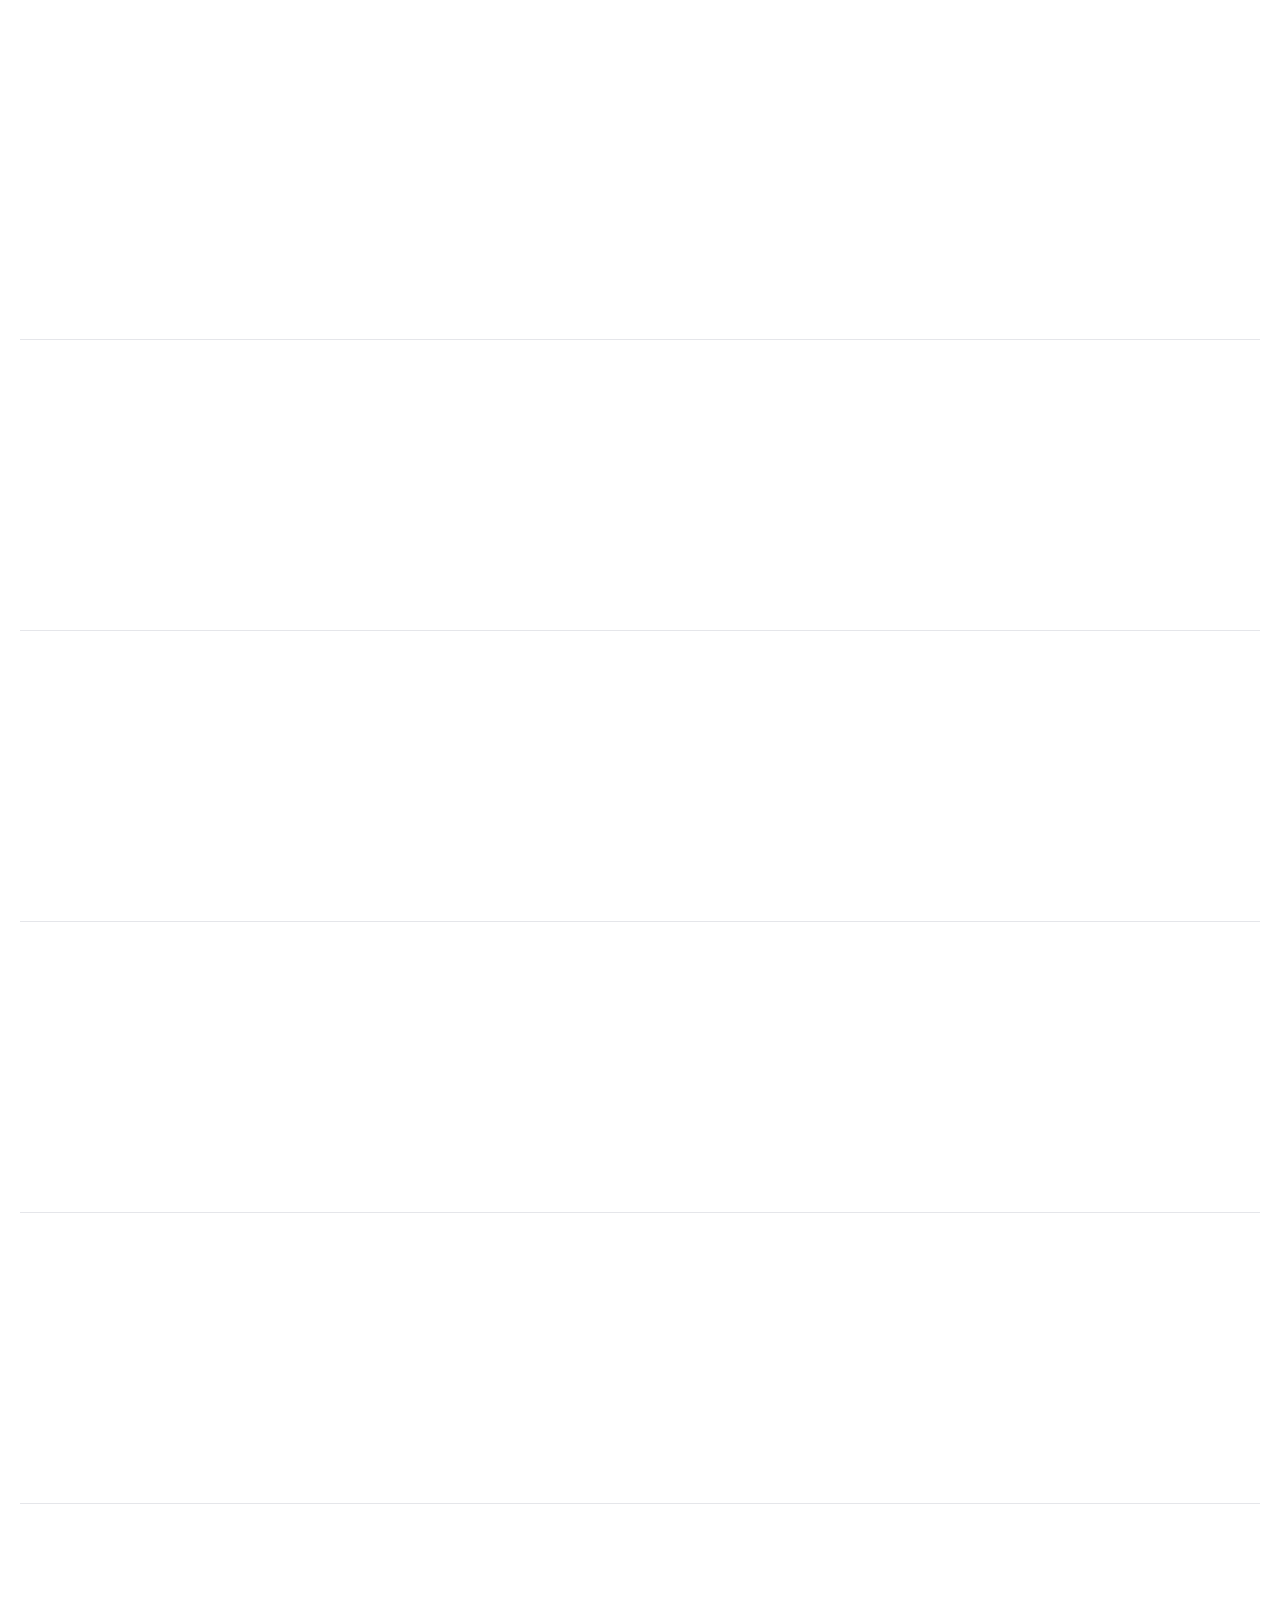
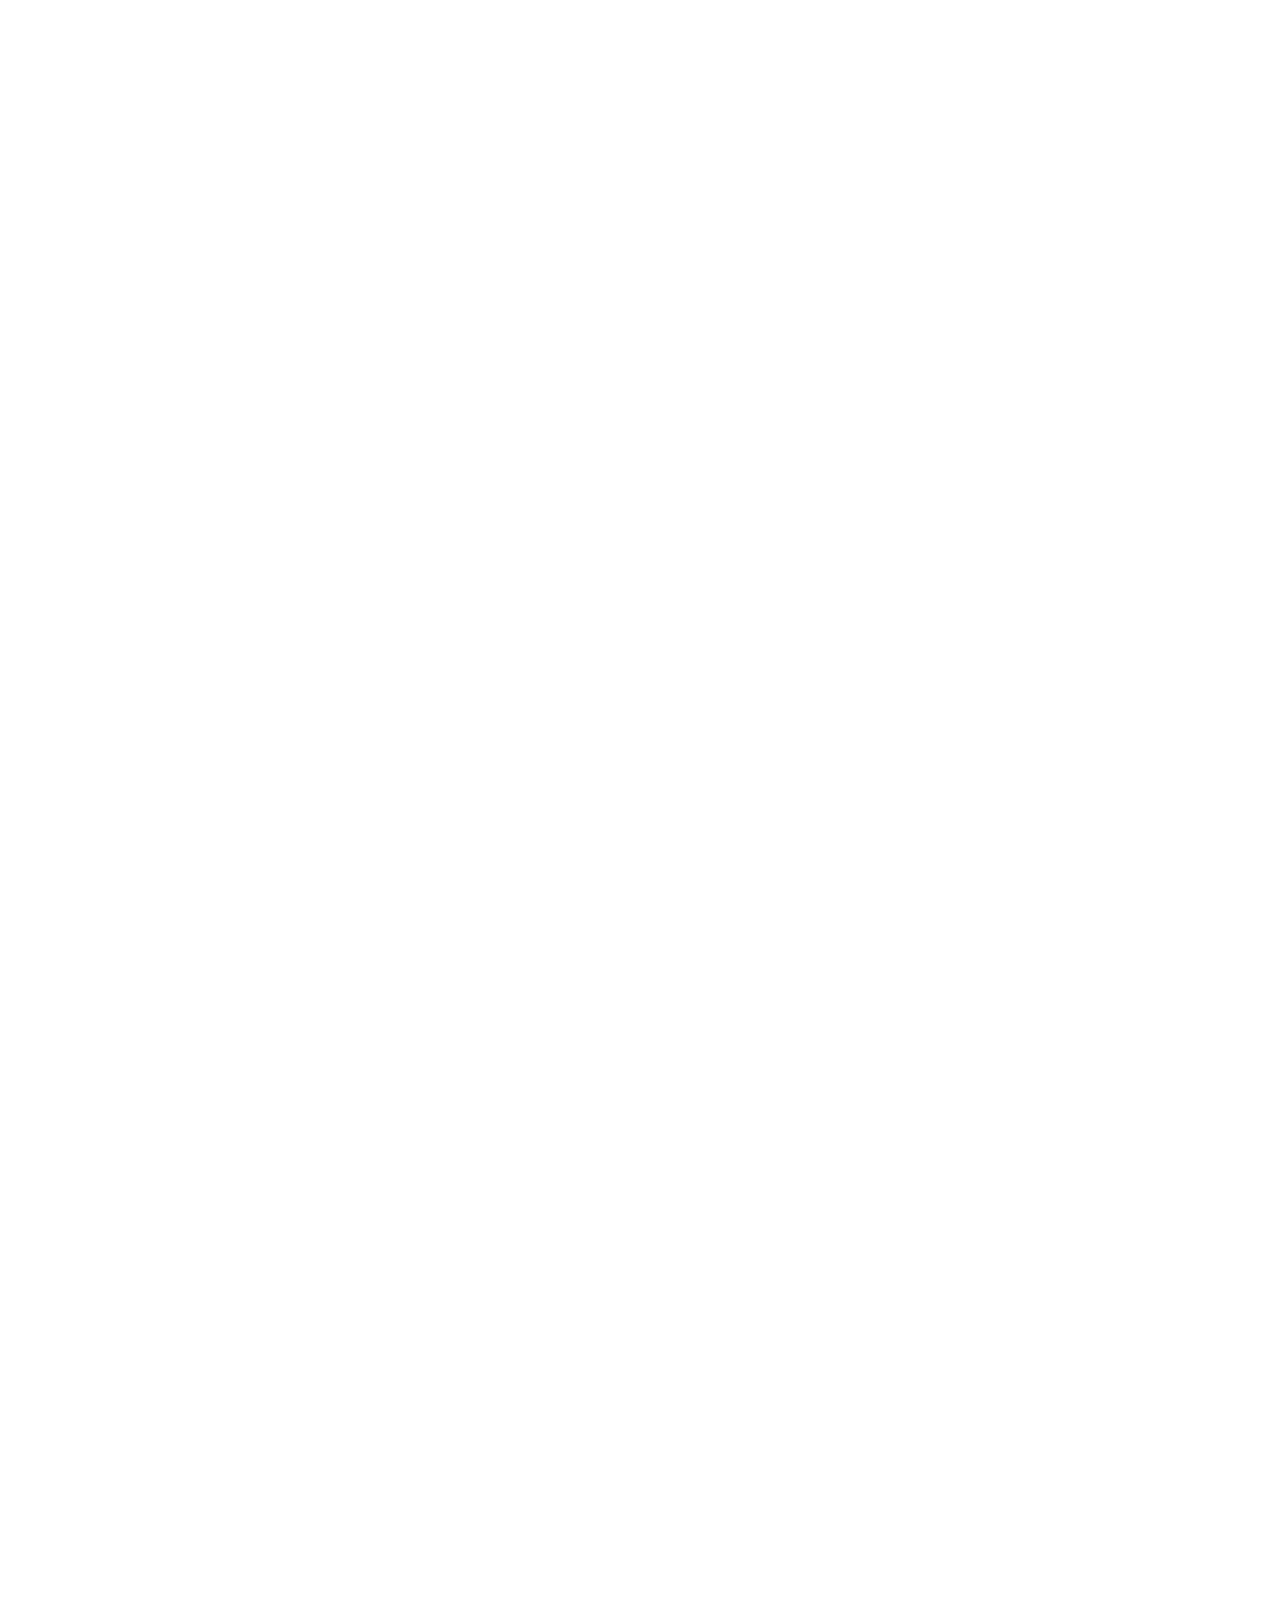
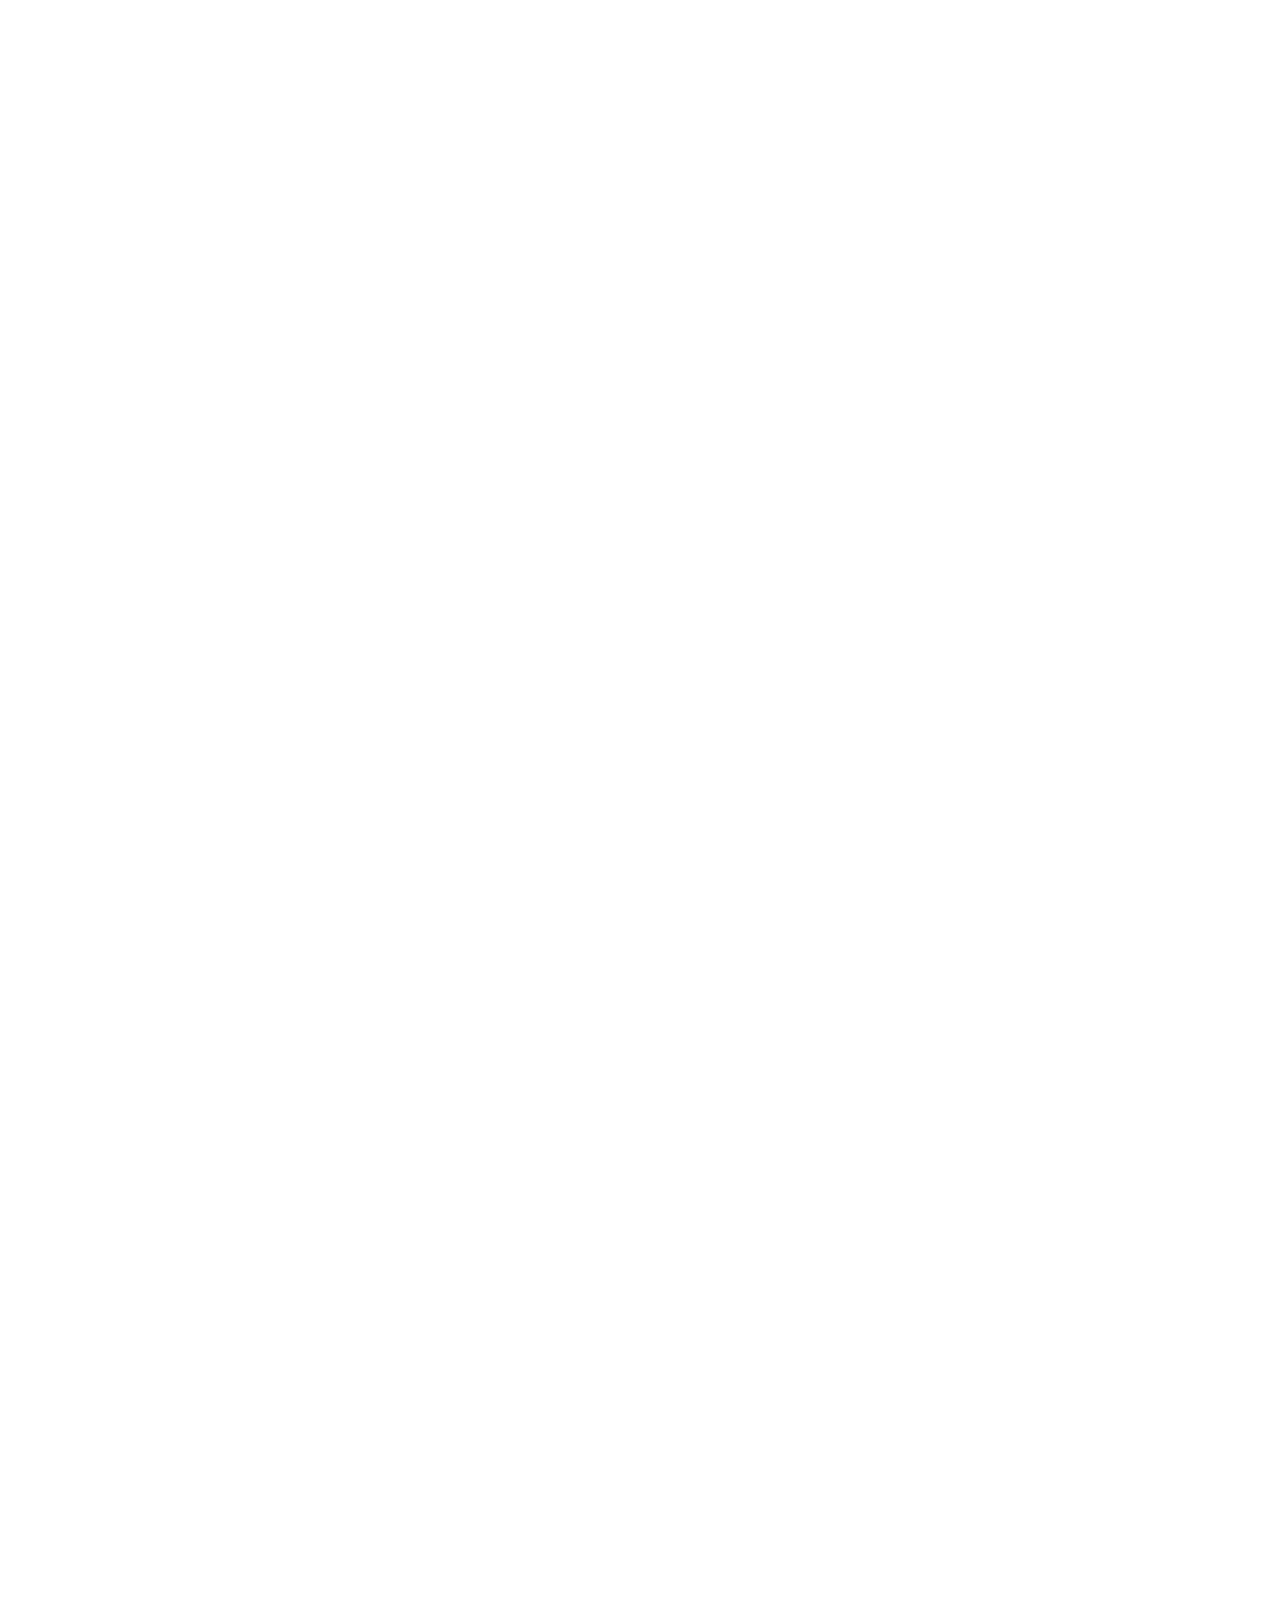
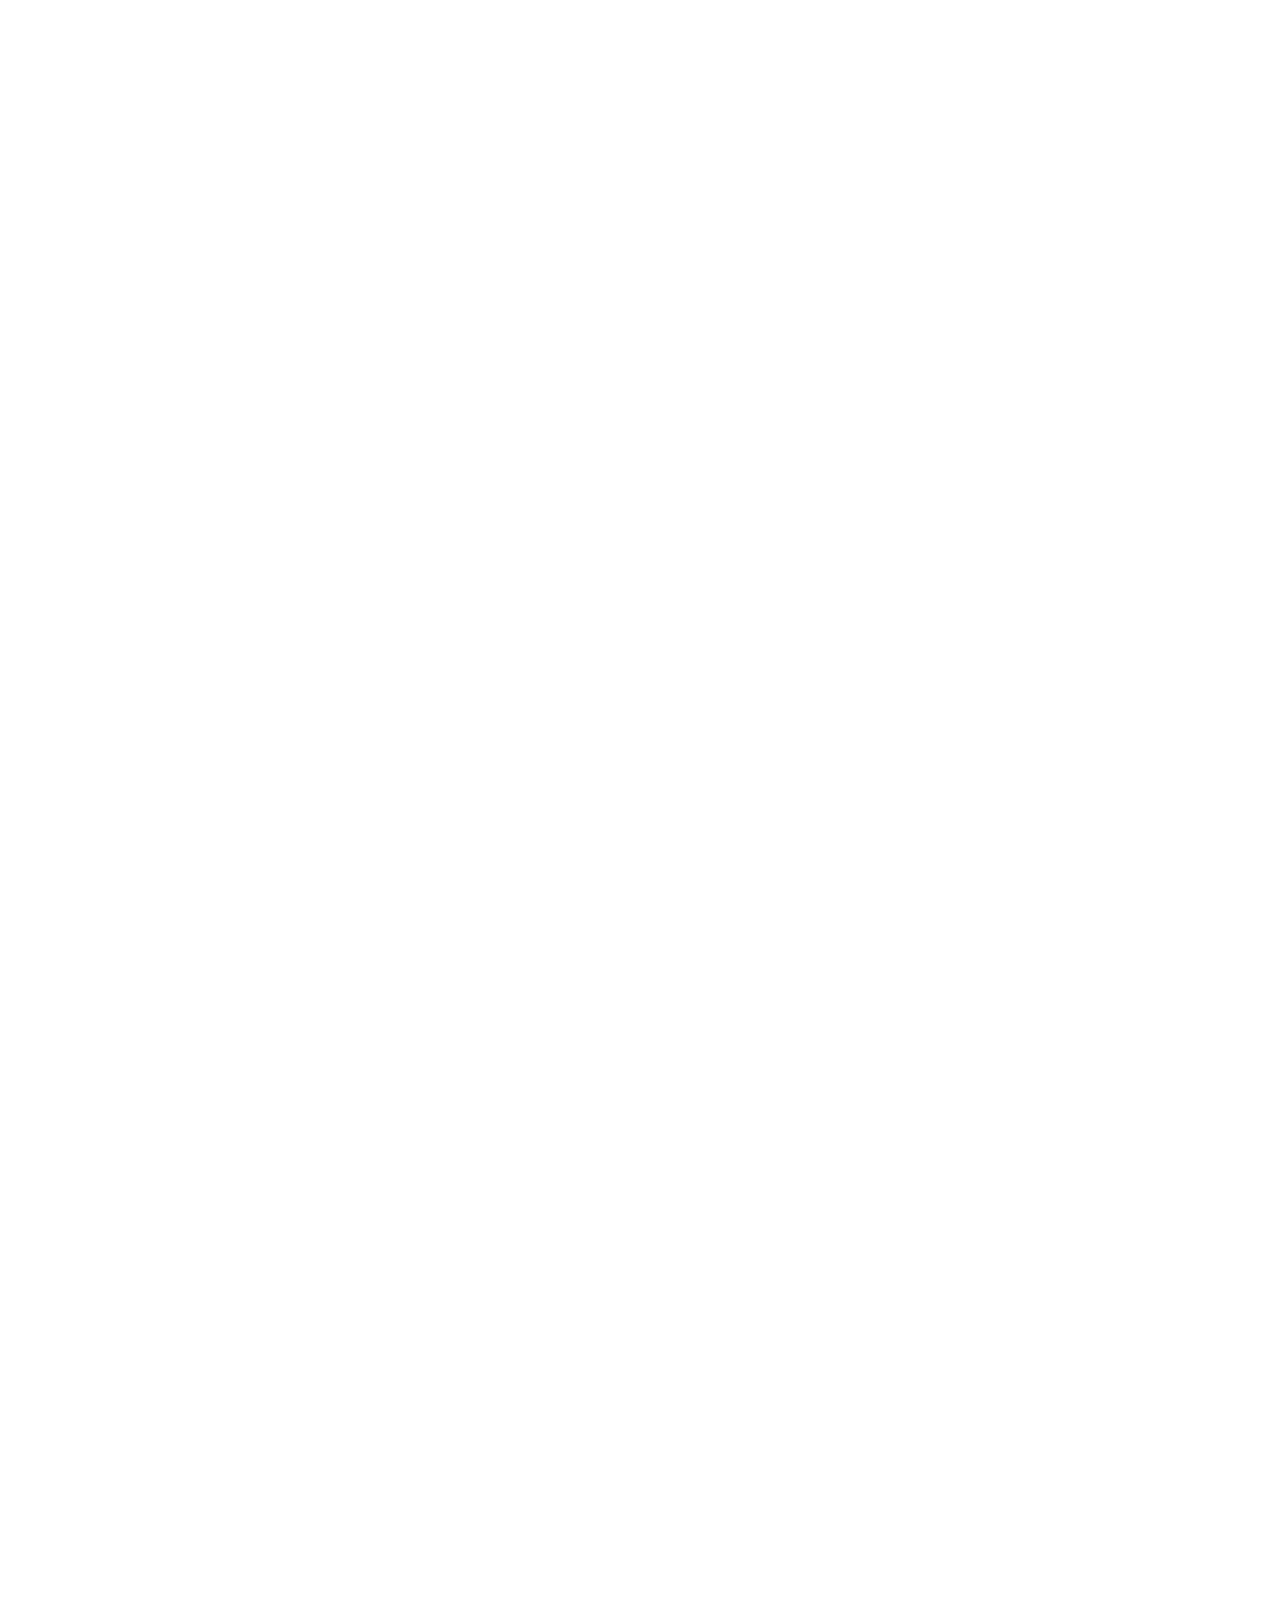
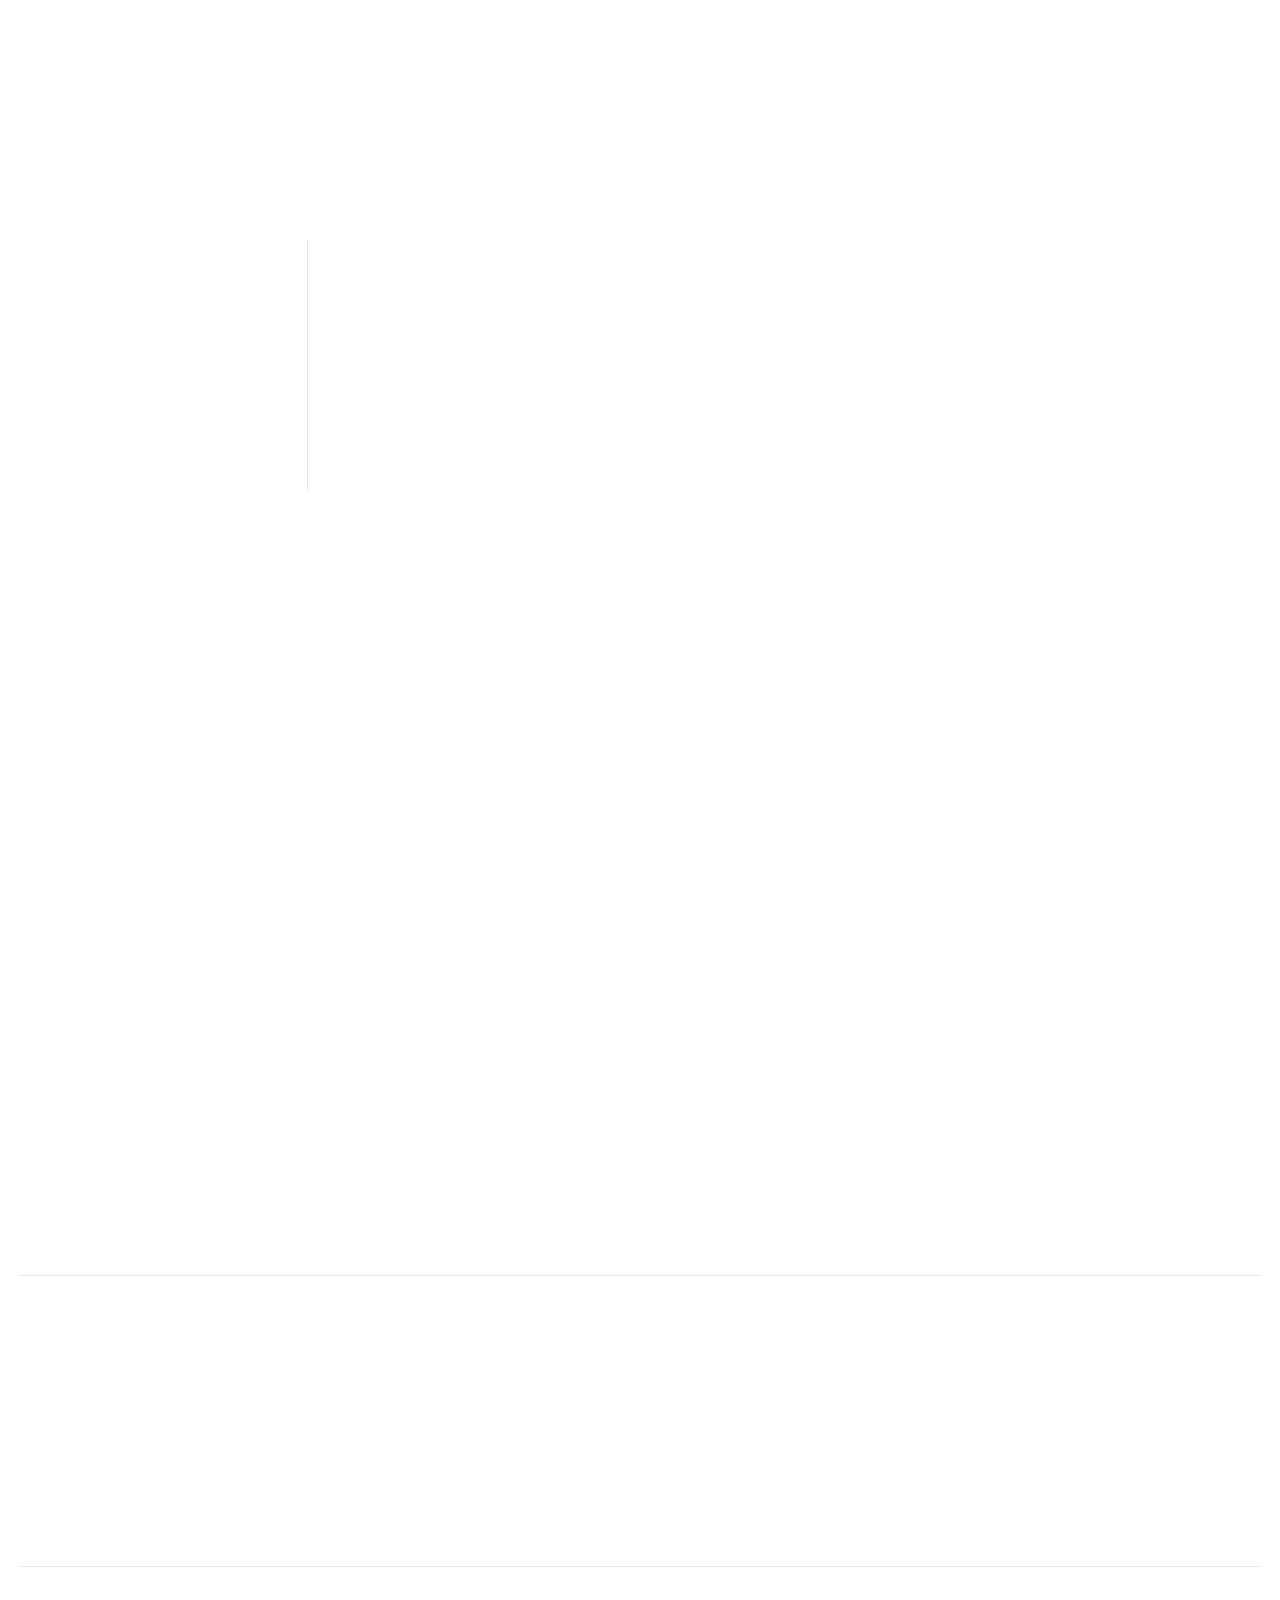
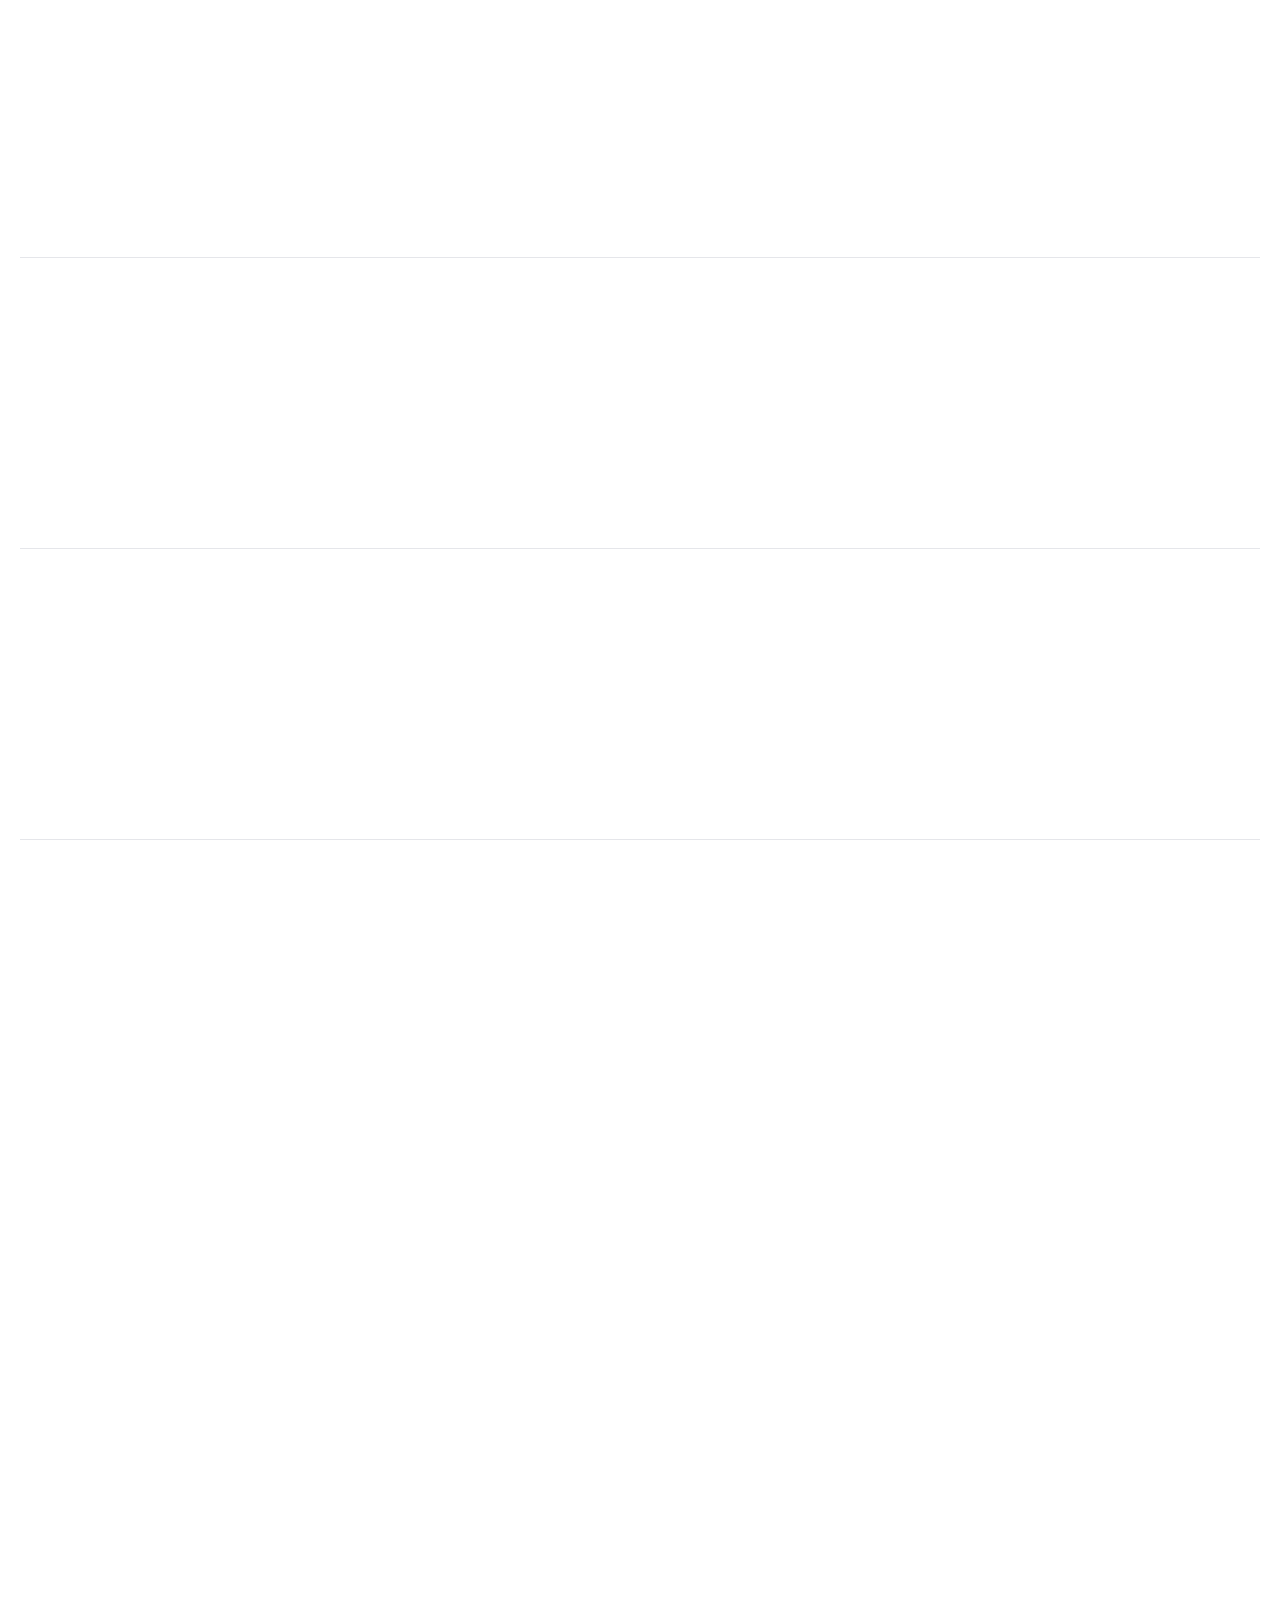
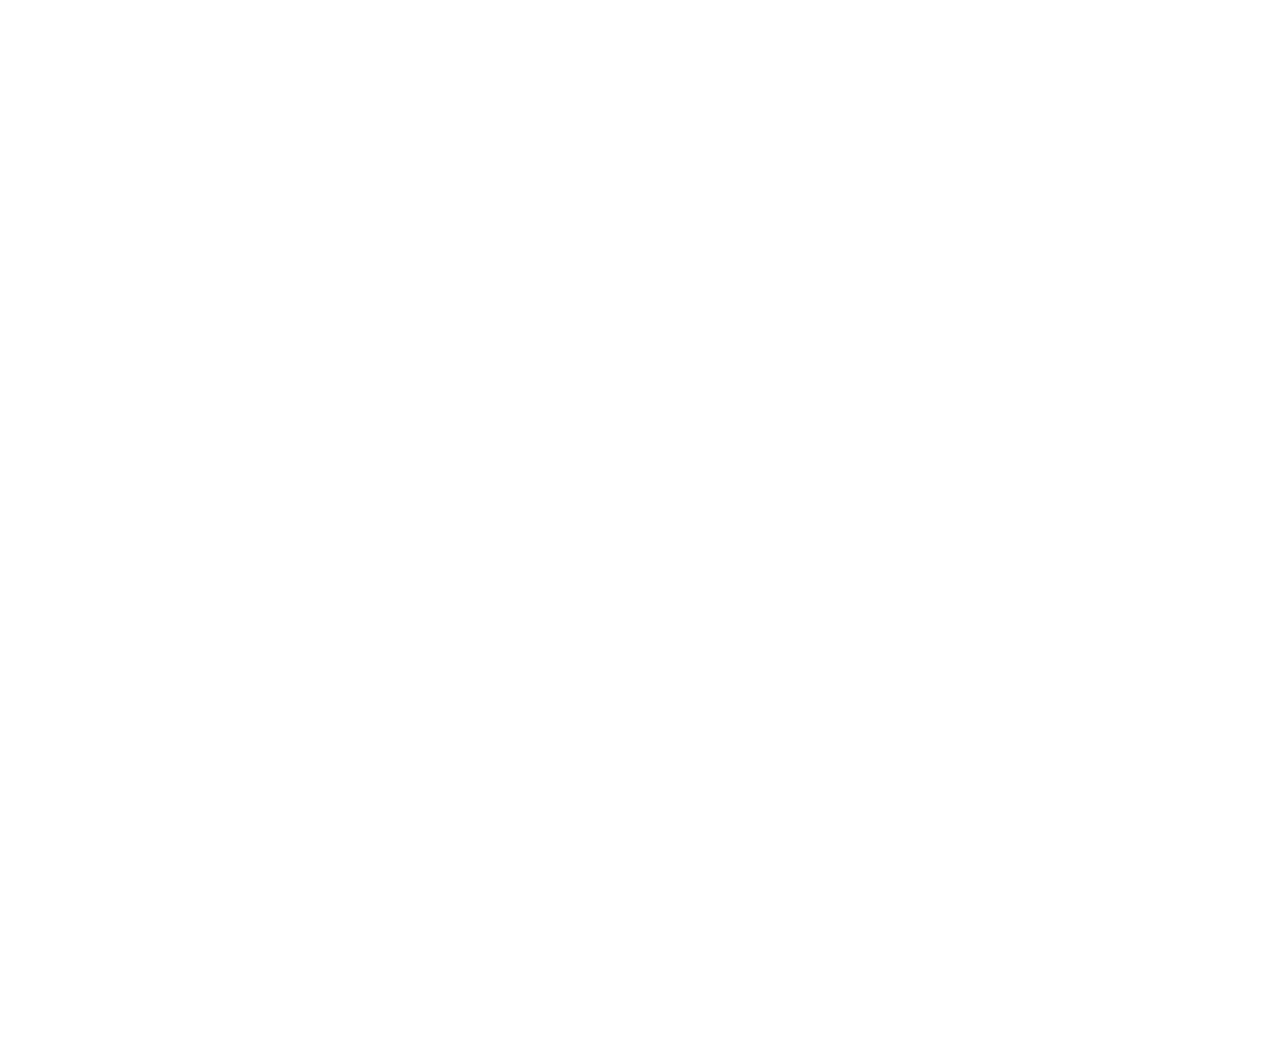
==== commit a6b5b60d: "added animations" ====
--- a/index.html
+++ b/index.html
@@ -8,6 +8,7 @@
     <title>BazaAds</title>
     <link rel="icon" type="image/x-icon" href="img/logo.svg">
     <link rel="stylesheet" href="css/libs/bootstrap-reboot.min.css">
+    <link rel="stylesheet" href="css/libs/animate.css">
     <link rel="stylesheet" href="css/libs/fonts.css">
     <link rel="stylesheet" href="css/style.min.css">
 </head>
@@ -15,7 +16,7 @@
 <body>
 
     <div class="wrapper">
-        <header class="header">
+        <header class="header wow fadeInDown">
             <div class="container header__container">
                 <div class="header__start">
                     <div class="logo">
@@ -57,7 +58,7 @@
         <main>
             <section class="hero">
                 <div class="container hero__container">
-                    <div class="hero__start">
+                    <div class="hero__start wow slideInLeft" data-wow-delay="0.25s">
                         <h1 class="title hero__title">
                             Образовательная платформа
                         </h1>
@@ -83,18 +84,18 @@
                             </div>
                         </div>
                     </div>
-                    <div class="hero__end">
+                    <div class="hero__end wow slideInRight" data-wow-delay="0.25s">
                         <img class="hero__img" src="img/hero/services.png" alt="services">
                     </div>
                 </div>
             </section>
             <section class="for-whom">
                 <div class="container for-whom__container">
-                    <h2 class="title for-whom__title">
+                    <h2 class="title for-whom__title wow slideInRight" data-wow-delay="0.25s">
                         Коучинг идеально подойдет вам, если:
                     </h2>
                     <div class="for-whom__wrapper">
-                        <div class="for-whom__item">
+                        <div class="for-whom__item wow slideInRight" data-wow-delay="1s">
                             <div class="for-whom__img">
                                 <img src="icons/1.png" alt="icon">
                             </div>
@@ -105,7 +106,7 @@
                                 профессиональную.
                             </p>
                         </div>
-                        <div class="for-whom__item">
+                        <div class="for-whom__item wow slideInRight" data-wow-delay="1.25s">
                             <div class="for-whom__img">
                                 <img src="icons/2.png" alt="icon">
                             </div>
@@ -116,7 +117,7 @@
                                 профессиональную.
                             </p>
                         </div>
-                        <div class="for-whom__item">
+                        <div class="for-whom__item wow slideInRight" data-wow-delay="1.5s">
                             <div class="for-whom__img">
                                 <img src="icons/3.png" alt="icon">
                             </div>
@@ -131,10 +132,10 @@
             </section>
             <section class="program">
                 <div class="container program__container">
-                    <h2 class="title program__title">Программа коучинга Dominator Facebook</h2>
+                    <h2 class="title program__title wow slideInRight" data-wow-delay="0.25s">Программа коучинга Dominator Facebook</h2>
                     <div class="program__wrapper">
                         <div class="program__line"></div>
-                        <div class="program__item">
+                        <div class="program__item wow fadeInUpBig" data-wow-delay="0.5s">
                             <h3 class="subtitle program__subtitle">
                                 Модуль #1 / Знакомимся с источником
                             </h3>
@@ -144,7 +145,7 @@
                             </p>
                         </div>
                         <div class="program__line"></div>
-                        <div class="program__item">
+                        <div class="program__item wow fadeInUpBig" data-wow-delay="0.5s">
                             <h3 class="subtitle program__subtitle">
                                 Модуль #2 / Работаем с аккаунтом
                             </h3>
@@ -154,7 +155,7 @@
                             </p>
                         </div>
                         <div class="program__line"></div>
-                        <div class="program__item">
+                        <div class="program__item wow fadeInUpBig" data-wow-delay="0.5s">
                             <h3 class="subtitle program__subtitle">
                                 Модуль #3 / Места размещения и аккаунты
                             </h3>
@@ -164,7 +165,7 @@
                             </p>
                         </div>
                         <div class="program__line"></div>
-                        <div class="program__item">
+                        <div class="program__item wow fadeInUpBig" data-wow-delay="0.5s">
                             <h3 class="subtitle program__subtitle">
                                 Модуль #4 / Маркетинговые инструменты FB
                             </h3>
@@ -179,11 +180,11 @@
             </section>
             <section class="about">
                 <div class="container about__container">
-                    <h2 class="title about__title">
+                    <h2 class="title about__title wow slideInRight" data-wow-delay="0.25s">
                         Каждый участник коучинга получает:
                     </h2>
                     <div class="about__wrapper">
-                        <div class="about__item">
+                        <div class="about__item wow fadeInUp" data-wow-delay="0.5s">
                             <div class="about__img">
                                 <img src="icons/1.png" alt="icon">
                             </div>
@@ -194,7 +195,7 @@
                                 профессиональную.
                             </p>
                         </div>
-                        <div class="about__item">
+                        <div class="about__item wow fadeInUp" data-wow-delay="0.5s">
                             <div class="about__img">
                                 <img src="icons/2.png" alt="icon">
                             </div>
@@ -204,7 +205,7 @@
                                 электронную музыку в Ableton Live и круто её обрабатывать в самой программе.
                             </p>
                         </div>
-                        <div class="about__item">
+                        <div class="about__item wow fadeInUp" data-wow-delay="0.5s">
                             <div class="about__img">
                                 <img src="icons/3.png" alt="icon">
                             </div>
@@ -214,7 +215,7 @@
                                 электронную музыку в Ableton Live и круто её обрабатывать в самой программе.
                             </p>
                         </div>
-                        <div class="about__item">
+                        <div class="about__item wow fadeInUp" data-wow-delay="0.5s">
                             <div class="about__img">
                                 <img src="icons/3.png" alt="icon">
                             </div>
@@ -224,7 +225,7 @@
                                 электронную музыку в Ableton Live и круто её обрабатывать в самой программе.
                             </p>
                         </div>
-                        <div class="about__item">
+                        <div class="about__item wow fadeInUp" data-wow-delay="0.5s">
                             <div class="about__img">
                                 <img src="icons/3.png" alt="icon">
                             </div>
@@ -234,7 +235,7 @@
                                 электронную музыку в Ableton Live и круто её обрабатывать в самой программе.
                             </p>
                         </div>
-                        <div class="about__item">
+                        <div class="about__item wow fadeInUp" data-wow-delay="0.5s">
                             <div class="about__img">
                                 <img src="icons/3.png" alt="icon">
                             </div>
@@ -248,7 +249,7 @@
                 </div>
             </section>
             <section class="info">
-                <div class="container info__container">
+                <div class="container info__container wow fadeInUpBig" data-wow-delay="0.5s">
                     <h2 class="title info__title">
                         Научитесь приводить клиентов и зарабатывать на этом через 30 дней
                     </h2>
@@ -264,9 +265,9 @@
             </section>
             <section class="results">
                 <div class="container results__container">
-                    <h2 class="title results__title">Главные результаты программы:</h2>
+                    <h2 class="title results__title wow slideInRight" data-wow-delay="0.25s">Главные результаты программы:</h2>
                     <div class="results__wrapper">
-                        <div class="results__item">
+                        <div class="results__item wow fadeInUp" data-wow-delay="0.5s">
                             <div class="results__img">
                                 <img src="icons/1.png" alt="icon">
                             </div>
@@ -277,7 +278,7 @@
                                 профессиональную.
                             </p>
                         </div>
-                        <div class="results__item">
+                        <div class="results__item wow fadeInUp" data-wow-delay="0.5s">
                             <div class="results__img">
                                 <img src="icons/place2.png" alt="icon">
                             </div>
@@ -287,7 +288,7 @@
                                 создавать треки. Узнаете, как оборудовать свою студию.
                             </p>
                         </div>
-                        <div class="results__item">
+                        <div class="results__item wow fadeInUp" data-wow-delay="0.5s">
                             <div class="results__img">
                                 <img src="icons/place3.png" alt="icon">
                             </div>
@@ -298,7 +299,7 @@
                                 профессиональную.
                             </p>
                         </div>
-                        <div class="results__item">
+                        <div class="results__item wow fadeInUp" data-wow-delay="0.5s">
                             <div class="results__img">
                                 <img src="icons/place4.png" alt="icon">
                             </div>
@@ -313,15 +314,15 @@
             </section>
             <section class="student-results">
                 <div class="container student-results">
-                    <h2 class="title student-results__title">Каких результатов достигают наши ученики?</h2>
+                    <h2 class="title student-results__title wow slideInRight" data-wow-delay="0.25s">Каких результатов достигают наши ученики?</h2>
                     <div class="student-results__wrapper">
-                        <div class="student-results__start">
+                        <div class="student-results__start wow fadeInLeftBig" data-wow-delay="0.25s">
                             <img class="student-results__img" src="img/student-results/student.png" alt="student-photo">
                             <p class="student-results__student-name">Иван</p>
                             <p class="student-results__student-descr">Ниша: Арбитраж трафика</p>
                         </div>
                         <div class="student-results__line"></div>
-                        <div class="student-results__end">
+                        <div class="student-results__end wow fadeInRightBig" data-wow-delay="0.25s">
                             <p class="student-results__text">
                                 Стоимость проживания в отеле Giraffe Manor в зависимости от категории номера варьируется
                                 от 485 до 510 долларов в сутки. В цену входит питание, большинство напитков, включая
@@ -334,10 +335,10 @@
             </section>
             <section class="answers">
                 <div class="container answers__container">
-                    <h2 class="title answers__title">Программа коучинга Dominator Facebook</h2>
+                    <h2 class="title answers__title wow slideInRight" data-wow-delay="0.25s">Программа коучинга Dominator Facebook</h2>
                     <div class="answers__wrapper">
                         <div class="answers__line"></div>
-                        <div class="answers__item">
+                        <div class="answers__item wow fadeInUpBig" data-wow-delay="0.5s">
                             <h3 class="subtitle answers__subtitle">
                                 Модуль #1 / Знакомимся с источником
                             </h3>
@@ -347,7 +348,7 @@
                             </p>
                         </div>
                         <div class="answers__line"></div>
-                        <div class="answers__item">
+                        <div class="answers__item wow fadeInUpBig" data-wow-delay="0.5s">
                             <h3 class="subtitle answers__subtitle">
                                 Модуль #2 / Работаем с аккаунтом
                             </h3>
@@ -357,7 +358,7 @@
                             </p>
                         </div>
                         <div class="answers__line"></div>
-                        <div class="answers__item">
+                        <div class="answers__item wow fadeInUpBig" data-wow-delay="0.5s">
                             <h3 class="subtitle answers__subtitle">
                                 Модуль #3 / Места размещения и аккаунты
                             </h3>
@@ -367,7 +368,7 @@
                             </p>
                         </div>
                         <div class="answers__line"></div>
-                        <div class="answers__item">
+                        <div class="answers__item wow fadeInUpBig" data-wow-delay="0.5s">
                             <h3 class="subtitle answers__subtitle">
                                 Модуль #4 / Маркетинговые инструменты FB
                             </h3>
@@ -383,7 +384,7 @@
             <section class="enrollment">
                 <div class="container enrollment__container">
                     <div class="enrollment__wrapper">
-                        <div class="enrollment__start">
+                        <div class="enrollment__start wow slideInLeft" data-wow-delay="0.25s">
                             <h2 class="title enrollment__title">
                                 Форма записи на наш коучинг
                             </h2>
@@ -395,7 +396,7 @@
                                 <span>+Ценные подарки</span>
                             </div>
                         </div>
-                        <div class="enrollment__end">
+                        <div class="enrollment__end wow slideInRight" data-wow-delay="0.25s">
                             <form action="#" class="enrollment__form">
                                 <input class="enrollment__input-name" type="text" placeholder="Имя">
                                 <input class="enrollment__input" id="phone" style="margin-right: 14px;" type="text"
@@ -408,7 +409,7 @@
                 </div>
             </section>
             <section class="questions">
-                <div class="container questions__container">
+                <div class="container questions__container wow fadeInUpBig" data-wow-delay="0.5s">
                     <h2 class="title questions__title">У вас остались вопросы?</h2>
                     <p class="text questions__text">
                         Мы готовы ответить на любые ваши вопросы, напишите нам в телеграмм, который указан снизу.
@@ -418,7 +419,7 @@
             </section>
         </main>
         <footer class="footer">
-            <div class="container footer__container">
+            <div class="container footer__container wow fadeInUp" data-wow-delay="0.25s">
                 <div class="footer__wrapper">
                     <div class="footer__start">
                         <div class="logo">
@@ -466,6 +467,7 @@
 
     <script src="js/libs/jquery-3.6.0.min.js"></script>
     <script src="js/libs/jquery.maskedinput.js"></script>
+    <script src="js/libs/wow.min.js"></script>
     <script src="js/script.js"></script>
 
 </body>
--- a/css/style.min.css
+++ b/css/style.min.css
@@ -1 +1 @@
-h1,h2,h3,h4,h5,h6,p,ul{margin:0;padding:0}ul{list-style-type:none}a{text-decoration:none}body{font-family:'Inter', sans-serif;font-size:20px;line-height:calc((30 / 20) * 100%)}.wrapper{overflow:hidden}.container{max-width:1580px;padding:0 20px;margin:0 auto}.logo{display:-webkit-box;display:-ms-flexbox;display:flex;-webkit-box-align:center;-ms-flex-align:center;align-items:center}.logo__img{margin-right:7px}.logo__text{font-family:'TT Norms Pro';color:#000831;font-size:24px;line-height:calc((24 / 36) * 100%);font-weight:700}.menu__list{display:-webkit-box;display:-ms-flexbox;display:flex;-webkit-box-align:center;-ms-flex-align:center;align-items:center}.menu__item{position:relative}.menu__item::after{content:'';position:absolute;left:0;top:0;width:100%;height:100%;border:1px solid rgba(0,8,49,0.08);-webkit-box-sizing:border-box;box-sizing:border-box;border-radius:25px;opacity:0;-webkit-transition:opacity .3s ease;transition:opacity .3s ease;z-index:-1}.menu__item:hover::after{opacity:1}.menu__link{display:inline-block;color:#000831;padding:5px 15px;opacity:0.5;-webkit-transition:color .3s ease, opacity .3s ease, text-shadow .3s ease;transition:color .3s ease, opacity .3s ease, text-shadow .3s ease}.menu__link:hover{color:#000831;text-shadow:0 0 0 #000831;opacity:1}.menu__line{display:block;margin:0 10px;width:1px;height:17px;background:#000831;opacity:0.1}.title{width:975px;color:#000831;font-family:'TT Norms Pro';font-weight:700;font-size:80px;line-height:calc((72 / 80) * 100%);letter-spacing:-0.5px}.subtitle{color:#000831;font-family:'TT Norms Pro';font-weight:700;font-size:30px;line-height:calc((30 / 27) * 100%);letter-spacing:-0.5px}.text{color:#000831;font-size:20px;line-height:calc((30 / 20) * 100%);opacity:0.5}.btn{display:inline-block;padding:20px 24px;border-radius:10px;font-weight:600;font-size:19px;line-height:calc((27 / 17) * 100%);-webkit-transition:opacity .3s ease;transition:opacity .3s ease}.btn:hover{color:#fff;opacity:.7}.btn_color_blue{color:#fff;background:#2D50FF;font-weight:700}.btn_color_blue:hover{color:#fff}.btn_color_light_blue{color:#2D50FF;background:rgba(45,80,255,0.1);font-weight:600}.btn_color_light_blue:hover{color:#2D50FF}.btn_gradient{color:#fff;background:-webkit-gradient(linear, left top, left bottom, from(#40B3E0), to(#1DA4D9));background:linear-gradient(180deg, #40B3E0 0%, #1DA4D9 100%);font-weight:700;font-size:19px;line-height:140%}.btn_gradient:hover{color:#fff}.header{padding:60px 0 10px 0}.header__container{display:-webkit-box;display:-ms-flexbox;display:flex;-webkit-box-align:center;-ms-flex-align:center;align-items:center;-webkit-box-pack:justify;-ms-flex-pack:justify;justify-content:space-between}.hero{padding:10px 0 14px 0}.hero__container{display:-webkit-box;display:-ms-flexbox;display:flex;-webkit-box-align:center;-ms-flex-align:center;align-items:center;-webkit-box-pack:justify;-ms-flex-pack:justify;justify-content:space-between}.hero__title{font-size:96px;line-height:calc((86 / 96) * 100%)}.hero__img{position:relative;right:-200px}.hero__text{margin-top:35px;width:542px}.hero__wrapper{display:-webkit-box;display:-ms-flexbox;display:flex;-webkit-box-align:center;-ms-flex-align:center;align-items:center;margin-top:45px}.hero__btn{margin-right:50px}.hero__elem{position:relative;display:-webkit-box;display:-ms-flexbox;display:flex;-webkit-box-align:center;-ms-flex-align:center;align-items:center;-webkit-box-pack:center;-ms-flex-pack:center;justify-content:center;width:48px;height:48px;background:#000831;border:4px solid #FDFEFF;border-radius:100%}.hero__elem:nth-child(2){left:-10px}.hero__elem:nth-child(3){left:-20px}.hero__elem-wrapper{display:-webkit-box;display:-ms-flexbox;display:flex;-webkit-box-align:center;-ms-flex-align:center;align-items:center}.hero__hor-line{display:inline-block;width:10px;height:1px;background:#C4C4C4}.hero__ver-line{display:inline-block;margin:0 20px;width:1px;height:18px;opacity:0.1;background:#000831}.hero__descr{color:#000831;opacity:0.5}.for-whom{padding:14px 0 111px 0}.for-whom__wrapper{display:-webkit-box;display:-ms-flexbox;display:flex;-webkit-box-align:center;-ms-flex-align:center;align-items:center;margin-top:86px}.for-whom__item{margin-right:35px}.for-whom__item:last-child{margin-right:0}.for-whom__img{display:-webkit-box;display:-ms-flexbox;display:flex;-webkit-box-align:center;-ms-flex-align:center;align-items:center;-webkit-box-pack:center;-ms-flex-pack:center;justify-content:center;width:90px;height:90px;background:#000831;border-radius:100%}.for-whom__subtitle{margin-top:30px}.for-whom__text{margin-top:15px;width:680px}.program{padding:111px 0 90px 0}.program__wrapper{margin-top:86px}.program__line{height:1px;opacity:0.1;background:#000831}.program__item{padding:100px 0;display:-webkit-box;display:-ms-flexbox;display:flex;-webkit-box-align:center;-ms-flex-align:center;align-items:center;-webkit-box-pack:justify;-ms-flex-pack:justify;justify-content:space-between}.program__text{width:570px}.about{padding:90px 0 115px 0}.about__wrapper{margin-top:122px;display:-webkit-box;display:-ms-flexbox;display:flex;-webkit-box-align:center;-ms-flex-align:center;align-items:center;-webkit-box-pack:justify;-ms-flex-pack:justify;justify-content:space-between;-ms-flex-wrap:wrap;flex-wrap:wrap}.about__item{margin-top:50px}.about__item:nth-child(1),.about__item:nth-child(2){margin-top:0}.about__img{display:-webkit-box;display:-ms-flexbox;display:flex;-webkit-box-align:center;-ms-flex-align:center;align-items:center;-webkit-box-pack:center;-ms-flex-pack:center;justify-content:center;width:90px;height:90px;background:#000831;border-radius:100%}.about__subtitle{margin-top:30px}.about__text{margin-top:15px;width:680px}.info{padding:115px 0 95px 0}.info__title{position:relative;width:1400px;text-align:center;font-size:96px;line-height:calc((86 / 96) * 100%)}.info__title::after{content:'';position:absolute;top:50%;left:-75px;width:67px;height:67px;background:url(../icons/fb1.svg) center center no-repeat}.info__title::before{content:'';position:absolute;top:60%;right:-60px;width:88px;height:88px;background:url(../icons/fb2.svg) center center no-repeat}.info__text{margin:35px auto 0 auto;width:700px;text-align:center}.info__btns{margin-top:35px;text-align:center}.info__btn:first-child{margin-right:10px}.results{padding:95px 0 110px 0}.results__wrapper{margin-top:122px;display:-webkit-box;display:-ms-flexbox;display:flex;-webkit-box-align:center;-ms-flex-align:center;align-items:center;-webkit-box-pack:justify;-ms-flex-pack:justify;justify-content:space-between;-ms-flex-wrap:wrap;flex-wrap:wrap}.results__item{margin-top:70px}.results__item:nth-child(1),.results__item:nth-child(2){margin-top:0}.results__img{display:-webkit-box;display:-ms-flexbox;display:flex;-webkit-box-align:center;-ms-flex-align:center;align-items:center;-webkit-box-pack:center;-ms-flex-pack:center;justify-content:center;width:90px;height:90px;background:#000831;border-radius:100%}.results__subtitle{margin-top:30px}.results__text{margin-top:15px;width:680px}.student-results{padding:110px 0 185px 0}.student-results__title{width:990px}.student-results__wrapper{margin-top:150px;display:-webkit-box;display:-ms-flexbox;display:flex;-webkit-box-align:center;-ms-flex-align:center;align-items:center;-webkit-box-pack:justify;-ms-flex-pack:justify;justify-content:space-between}.student-results__student-name{margin-top:20px;color:#000831;font-family:'TT Norms Pro';font-weight:700;font-size:30px;line-height:calc((30 / 27) * 100%);letter-spacing:-0.5px}.student-results__student-descr{margin-top:10px;color:#000831;opacity:0.5}.student-results__line{height:250px;width:1px;background:#000831;opacity:.1}.student-results__text{width:920px;color:#000831;font-family:'TT Norms Pro';font-size:30px;line-height:calc((40 / 30) * 100%);letter-spacing:-0.5px;opacity:0.8}.answers{padding:185px 0 185px 0}.answers__wrapper{margin-top:86px}.answers__line{height:1px;opacity:0.1;background:#000831}.answers__item{padding:100px 0;display:-webkit-box;display:-ms-flexbox;display:flex;-webkit-box-align:center;-ms-flex-align:center;align-items:center;-webkit-box-pack:justify;-ms-flex-pack:justify;justify-content:space-between}.answers__text{width:570px}.enrollment{padding:185px 0 160px 0}.enrollment__wrapper{display:-webkit-box;display:-ms-flexbox;display:flex;-webkit-box-align:center;-ms-flex-align:center;align-items:center;-webkit-box-pack:justify;-ms-flex-pack:justify;justify-content:space-between}.enrollment__title{width:650px}.enrollment__text{margin-top:25px;width:560px}.enrollment__price{margin-right:16px;color:#000831;font-weight:700;font-size:36px;line-height:calc((54 / 36) * 100%)}.enrollment__price-wrapper{margin-top:45px;display:-webkit-box;display:-ms-flexbox;display:flex;-webkit-box-align:center;-ms-flex-align:center;align-items:center}.enrollment__price-wrapper span:last-child{color:#000831;opacity:0.5}.enrollment__end{width:760px}.enrollment__input{padding:20px 24px 20px 23px;width:370px;background:#FAFCFE;border:1px solid #E7F0F9;-webkit-box-sizing:border-box;box-sizing:border-box;border-radius:10px;margin-top:20px;outline:none}.enrollment__input::-webkit-input-placeholder{color:#000831}.enrollment__input:-ms-input-placeholder{color:#000831}.enrollment__input::-ms-input-placeholder{color:#000831}.enrollment__input::placeholder{color:#000831}.enrollment__input-name{display:block;padding:20px 24px 20px 23px;width:760px;color:#000831;background:#FAFCFE;border:1px solid #E7F0F9;border-radius:10px;outline:none}.enrollment__input-name::-webkit-input-placeholder{color:#000831}.enrollment__input-name:-ms-input-placeholder{color:#000831}.enrollment__input-name::-ms-input-placeholder{color:#000831}.enrollment__input-name::placeholder{color:#000831}.enrollment__btn{margin-top:35px}#phone{background:url("../img/enrollment/rus.svg") no-repeat left center;padding-left:70px;background-position-x:23px}.questions{padding:160px 0 125px 0;text-align:center}.questions__title{position:relative;margin:0 auto}.questions__title::after{content:'';position:absolute;top:200%;left:-175px;width:65px;height:65px;background:url(../icons/tg1.svg) center center no-repeat}.questions__title::before{content:'';position:absolute;top:225%;right:-175px;width:94px;height:94px;background:url(../icons/tg2.svg) center center no-repeat}.questions__text{width:700px;margin:25px auto 0 auto}.questions__btn{margin-top:35px}.footer{padding:125px 0 139px 0}.footer__wrapper{display:-webkit-box;display:-ms-flexbox;display:flex;-webkit-box-align:center;-ms-flex-align:center;align-items:center;-webkit-box-pack:justify;-ms-flex-pack:justify;justify-content:space-between}.footer__text{margin-top:25px;width:540px}
+h1,h2,h3,h4,h5,h6,p,ul{margin:0;padding:0}ul{list-style-type:none}a{text-decoration:none}body{font-family:'Inter', sans-serif;font-size:20px;line-height:calc((30 / 20) * 100%)}.wrapper{overflow:hidden}.container{max-width:1580px;padding:0 20px;margin:0 auto}.logo{display:-webkit-box;display:-ms-flexbox;display:flex;-webkit-box-align:center;-ms-flex-align:center;align-items:center}.logo__img{margin-right:7px}.logo__text{font-family:'TT Norms Pro';color:#000831;font-size:24px;line-height:calc((24 / 36) * 100%);font-weight:700}.menu__list{display:-webkit-box;display:-ms-flexbox;display:flex;-webkit-box-align:center;-ms-flex-align:center;align-items:center}.menu__item{position:relative}.menu__item::after{content:'';position:absolute;left:0;top:0;width:100%;height:100%;border:1px solid rgba(0,8,49,0.08);-webkit-box-sizing:border-box;box-sizing:border-box;border-radius:25px;opacity:0;-webkit-transition:opacity .3s ease;transition:opacity .3s ease;z-index:-1}.menu__item:hover::after{opacity:1}.menu__link{display:inline-block;color:#000831;padding:5px 15px;opacity:0.5;-webkit-transition:color .3s ease, opacity .3s ease, text-shadow .3s ease;transition:color .3s ease, opacity .3s ease, text-shadow .3s ease}.menu__link:hover{color:#000831;text-shadow:0 0 0 #000831;opacity:1}.menu__line{display:block;margin:0 10px;width:1px;height:17px;background:#000831;opacity:0.1}.title{width:975px;color:#000831;font-family:'TT Norms Pro';font-weight:700;font-size:80px;line-height:calc((72 / 80) * 100%);letter-spacing:-0.5px}.subtitle{color:#000831;font-family:'TT Norms Pro';font-weight:700;font-size:30px;line-height:calc((30 / 27) * 100%);letter-spacing:-0.5px}.text{color:#000831;font-size:20px;line-height:calc((30 / 20) * 100%);opacity:0.5}.btn{display:inline-block;padding:20px 24px;border-radius:10px;font-weight:600;font-size:19px;line-height:calc((27 / 17) * 100%);-webkit-transition:opacity .3s ease;transition:opacity .3s ease}.btn:hover{color:#fff;opacity:.7}.btn_color_blue{color:#fff;background:#2D50FF;font-weight:700}.btn_color_blue:hover{color:#fff}.btn_color_light_blue{color:#2D50FF;background:rgba(45,80,255,0.1);font-weight:600}.btn_color_light_blue:hover{color:#2D50FF}.btn_gradient{color:#fff;background:-webkit-gradient(linear, left top, left bottom, from(#40B3E0), to(#1DA4D9));background:linear-gradient(180deg, #40B3E0 0%, #1DA4D9 100%);font-weight:700;font-size:19px;line-height:140%}.btn_gradient:hover{color:#fff}.header{padding:60px 0 10px 0}.header__container{display:-webkit-box;display:-ms-flexbox;display:flex;-webkit-box-align:center;-ms-flex-align:center;align-items:center;-webkit-box-pack:justify;-ms-flex-pack:justify;justify-content:space-between}.hero{padding:10px 0 125px 0}.hero__container{display:-webkit-box;display:-ms-flexbox;display:flex;-webkit-box-align:center;-ms-flex-align:center;align-items:center;-webkit-box-pack:justify;-ms-flex-pack:justify;justify-content:space-between}.hero__title{font-size:96px;line-height:calc((86 / 96) * 100%)}.hero__img{position:relative;right:-200px}.hero__text{margin-top:35px;width:542px}.hero__wrapper{display:-webkit-box;display:-ms-flexbox;display:flex;-webkit-box-align:center;-ms-flex-align:center;align-items:center;margin-top:45px}.hero__btn{margin-right:50px}.hero__elem{position:relative;display:-webkit-box;display:-ms-flexbox;display:flex;-webkit-box-align:center;-ms-flex-align:center;align-items:center;-webkit-box-pack:center;-ms-flex-pack:center;justify-content:center;width:48px;height:48px;background:#000831;border:4px solid #FDFEFF;border-radius:100%}.hero__elem:nth-child(2){left:-10px}.hero__elem:nth-child(3){left:-20px}.hero__elem-wrapper{display:-webkit-box;display:-ms-flexbox;display:flex;-webkit-box-align:center;-ms-flex-align:center;align-items:center}.hero__hor-line{display:inline-block;width:10px;height:1px;background:#C4C4C4}.hero__ver-line{display:inline-block;margin:0 20px;width:1px;height:18px;opacity:0.1;background:#000831}.hero__descr{color:#000831;opacity:0.5}.for-whom{padding:14px 0 111px 0}.for-whom__wrapper{display:-webkit-box;display:-ms-flexbox;display:flex;-webkit-box-align:center;-ms-flex-align:center;align-items:center;margin-top:86px}.for-whom__item{margin-right:35px}.for-whom__item:last-child{margin-right:0}.for-whom__img{display:-webkit-box;display:-ms-flexbox;display:flex;-webkit-box-align:center;-ms-flex-align:center;align-items:center;-webkit-box-pack:center;-ms-flex-pack:center;justify-content:center;width:90px;height:90px;background:#000831;border-radius:100%}.for-whom__subtitle{margin-top:30px}.for-whom__text{margin-top:15px;width:680px}.program{padding:111px 0 90px 0}.program__wrapper{margin-top:86px}.program__line{height:1px;opacity:0.1;background:#000831}.program__item{padding:100px 0;display:-webkit-box;display:-ms-flexbox;display:flex;-webkit-box-align:center;-ms-flex-align:center;align-items:center;-webkit-box-pack:justify;-ms-flex-pack:justify;justify-content:space-between}.program__text{width:570px}.about{padding:90px 0 115px 0}.about__wrapper{margin-top:122px;display:-webkit-box;display:-ms-flexbox;display:flex;-webkit-box-align:center;-ms-flex-align:center;align-items:center;-webkit-box-pack:justify;-ms-flex-pack:justify;justify-content:space-between;-ms-flex-wrap:wrap;flex-wrap:wrap}.about__item{margin-top:50px}.about__item:nth-child(1),.about__item:nth-child(2){margin-top:0}.about__img{display:-webkit-box;display:-ms-flexbox;display:flex;-webkit-box-align:center;-ms-flex-align:center;align-items:center;-webkit-box-pack:center;-ms-flex-pack:center;justify-content:center;width:90px;height:90px;background:#000831;border-radius:100%}.about__subtitle{margin-top:30px}.about__text{margin-top:15px;width:680px}.info{padding:115px 0 95px 0}.info__title{position:relative;width:1400px;text-align:center;font-size:96px;line-height:calc((86 / 96) * 100%)}.info__title::after{content:'';position:absolute;top:50%;left:-75px;width:67px;height:67px;background:url(../icons/fb1.svg) center center no-repeat}.info__title::before{content:'';position:absolute;top:60%;right:-60px;width:88px;height:88px;background:url(../icons/fb2.svg) center center no-repeat}.info__text{margin:35px auto 0 auto;width:700px;text-align:center}.info__btns{margin-top:35px;text-align:center}.info__btn:first-child{margin-right:10px}.results{padding:95px 0 110px 0}.results__wrapper{margin-top:122px;display:-webkit-box;display:-ms-flexbox;display:flex;-webkit-box-align:center;-ms-flex-align:center;align-items:center;-webkit-box-pack:justify;-ms-flex-pack:justify;justify-content:space-between;-ms-flex-wrap:wrap;flex-wrap:wrap}.results__item{margin-top:70px}.results__item:nth-child(1),.results__item:nth-child(2){margin-top:0}.results__img{display:-webkit-box;display:-ms-flexbox;display:flex;-webkit-box-align:center;-ms-flex-align:center;align-items:center;-webkit-box-pack:center;-ms-flex-pack:center;justify-content:center;width:90px;height:90px;background:#000831;border-radius:100%}.results__subtitle{margin-top:30px}.results__text{margin-top:15px;width:680px}.student-results{padding:110px 0 185px 0}.student-results__title{width:990px}.student-results__wrapper{margin-top:150px;display:-webkit-box;display:-ms-flexbox;display:flex;-webkit-box-align:center;-ms-flex-align:center;align-items:center;-webkit-box-pack:justify;-ms-flex-pack:justify;justify-content:space-between}.student-results__student-name{margin-top:20px;color:#000831;font-family:'TT Norms Pro';font-weight:700;font-size:30px;line-height:calc((30 / 27) * 100%);letter-spacing:-0.5px}.student-results__student-descr{margin-top:10px;color:#000831;opacity:0.5}.student-results__line{height:250px;width:1px;background:#000831;opacity:.1}.student-results__text{width:920px;color:#000831;font-family:'TT Norms Pro';font-size:30px;line-height:calc((40 / 30) * 100%);letter-spacing:-0.5px;opacity:0.8}.answers{padding:185px 0 185px 0}.answers__wrapper{margin-top:86px}.answers__line{height:1px;opacity:0.1;background:#000831}.answers__item{padding:100px 0;display:-webkit-box;display:-ms-flexbox;display:flex;-webkit-box-align:center;-ms-flex-align:center;align-items:center;-webkit-box-pack:justify;-ms-flex-pack:justify;justify-content:space-between}.answers__text{width:570px}.enrollment{padding:185px 0 160px 0}.enrollment__wrapper{display:-webkit-box;display:-ms-flexbox;display:flex;-webkit-box-align:center;-ms-flex-align:center;align-items:center;-webkit-box-pack:justify;-ms-flex-pack:justify;justify-content:space-between}.enrollment__title{width:650px}.enrollment__text{margin-top:25px;width:560px}.enrollment__price{margin-right:16px;color:#000831;font-weight:700;font-size:36px;line-height:calc((54 / 36) * 100%)}.enrollment__price-wrapper{margin-top:45px;display:-webkit-box;display:-ms-flexbox;display:flex;-webkit-box-align:center;-ms-flex-align:center;align-items:center}.enrollment__price-wrapper span:last-child{color:#000831;opacity:0.5}.enrollment__end{width:760px}.enrollment__input{padding:20px 24px 20px 23px;width:370px;background:#FAFCFE;border:1px solid #E7F0F9;-webkit-box-sizing:border-box;box-sizing:border-box;border-radius:10px;margin-top:20px;outline:none}.enrollment__input::-webkit-input-placeholder{color:#000831}.enrollment__input:-ms-input-placeholder{color:#000831}.enrollment__input::-ms-input-placeholder{color:#000831}.enrollment__input::placeholder{color:#000831}.enrollment__input-name{display:block;padding:20px 24px 20px 23px;width:760px;color:#000831;background:#FAFCFE;border:1px solid #E7F0F9;border-radius:10px;outline:none}.enrollment__input-name::-webkit-input-placeholder{color:#000831}.enrollment__input-name:-ms-input-placeholder{color:#000831}.enrollment__input-name::-ms-input-placeholder{color:#000831}.enrollment__input-name::placeholder{color:#000831}.enrollment__btn{margin-top:35px}#phone{background:url("../img/enrollment/rus.svg") no-repeat left center;padding-left:70px;background-position-x:23px}.questions{padding:160px 0 125px 0;text-align:center}.questions__title{position:relative;margin:0 auto}.questions__title::after{content:'';position:absolute;top:200%;left:-175px;width:65px;height:65px;background:url(../icons/tg1.svg) center center no-repeat}.questions__title::before{content:'';position:absolute;top:225%;right:-175px;width:94px;height:94px;background:url(../icons/tg2.svg) center center no-repeat}.questions__text{width:700px;margin:25px auto 0 auto}.questions__btn{margin-top:35px}.footer{padding:125px 0 100px 0}.footer__wrapper{display:-webkit-box;display:-ms-flexbox;display:flex;-webkit-box-align:center;-ms-flex-align:center;align-items:center;-webkit-box-pack:justify;-ms-flex-pack:justify;justify-content:space-between}.footer__text{margin-top:25px;width:540px}
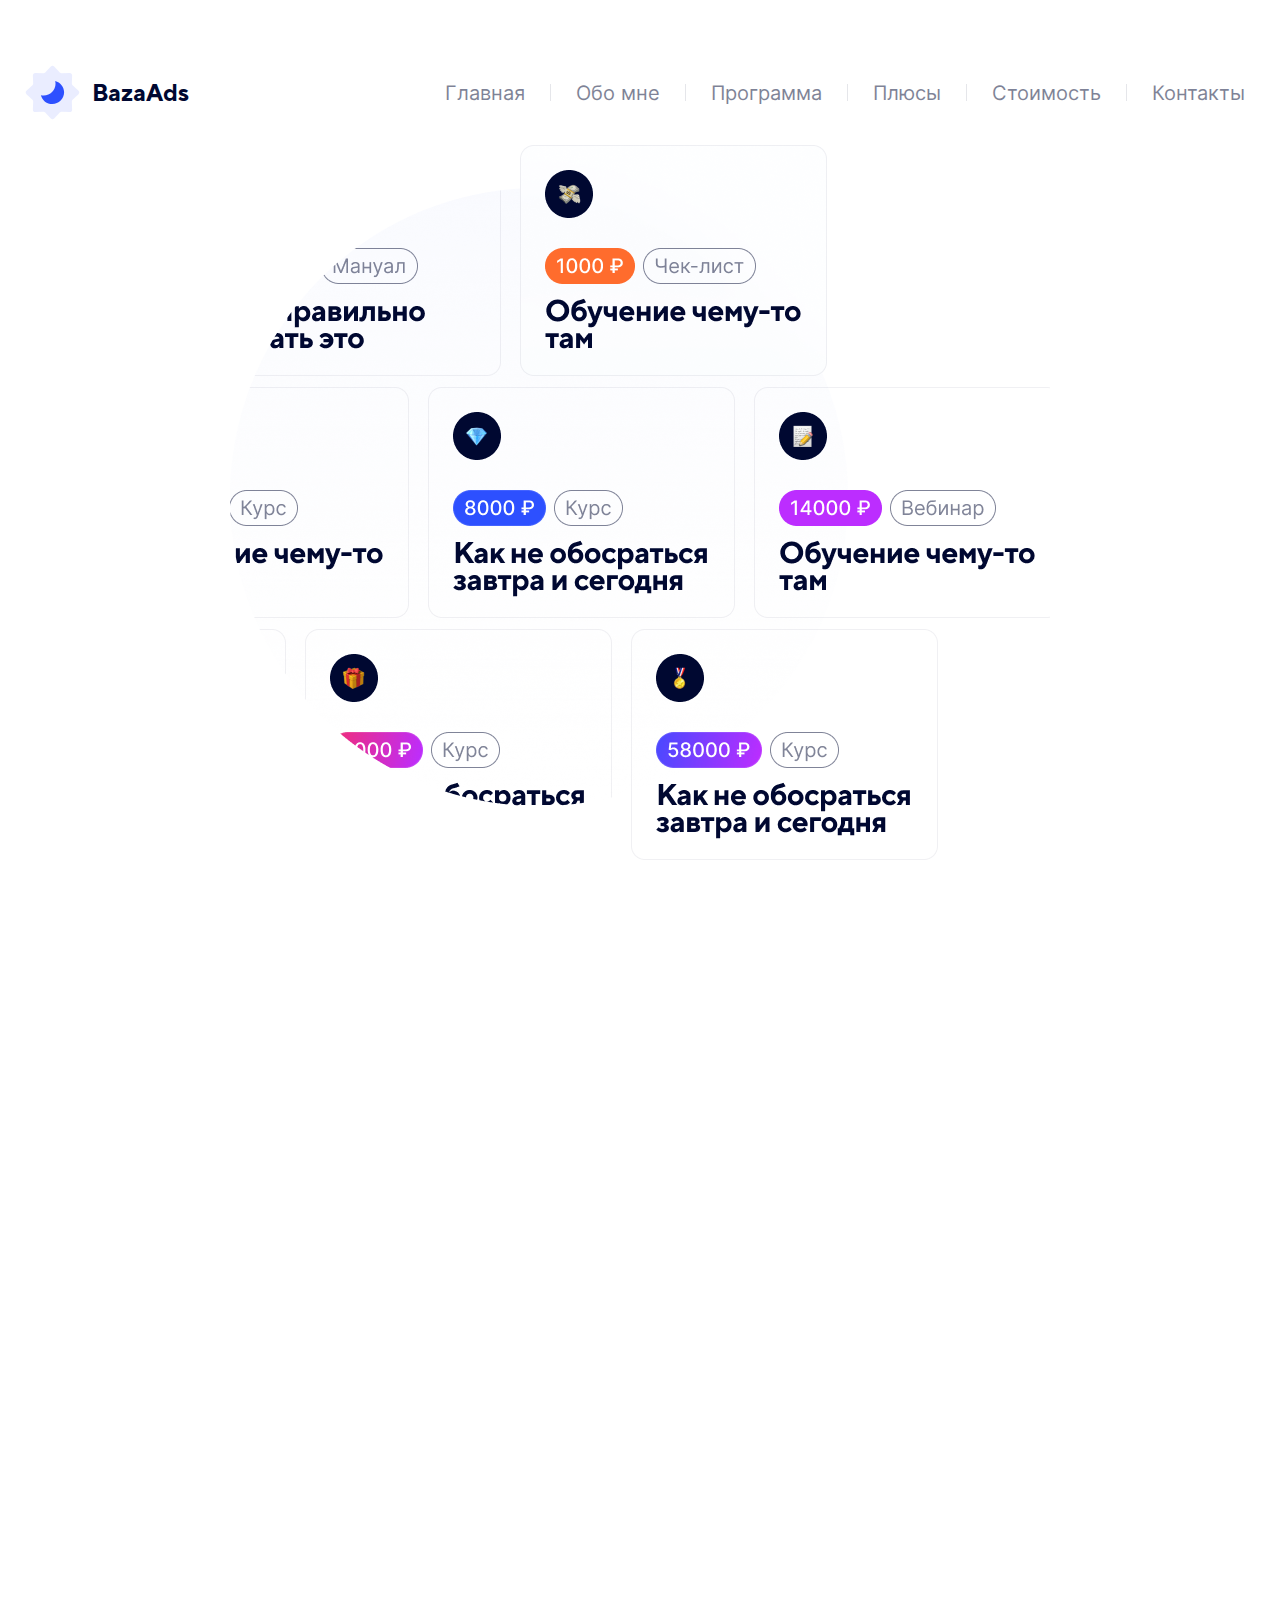
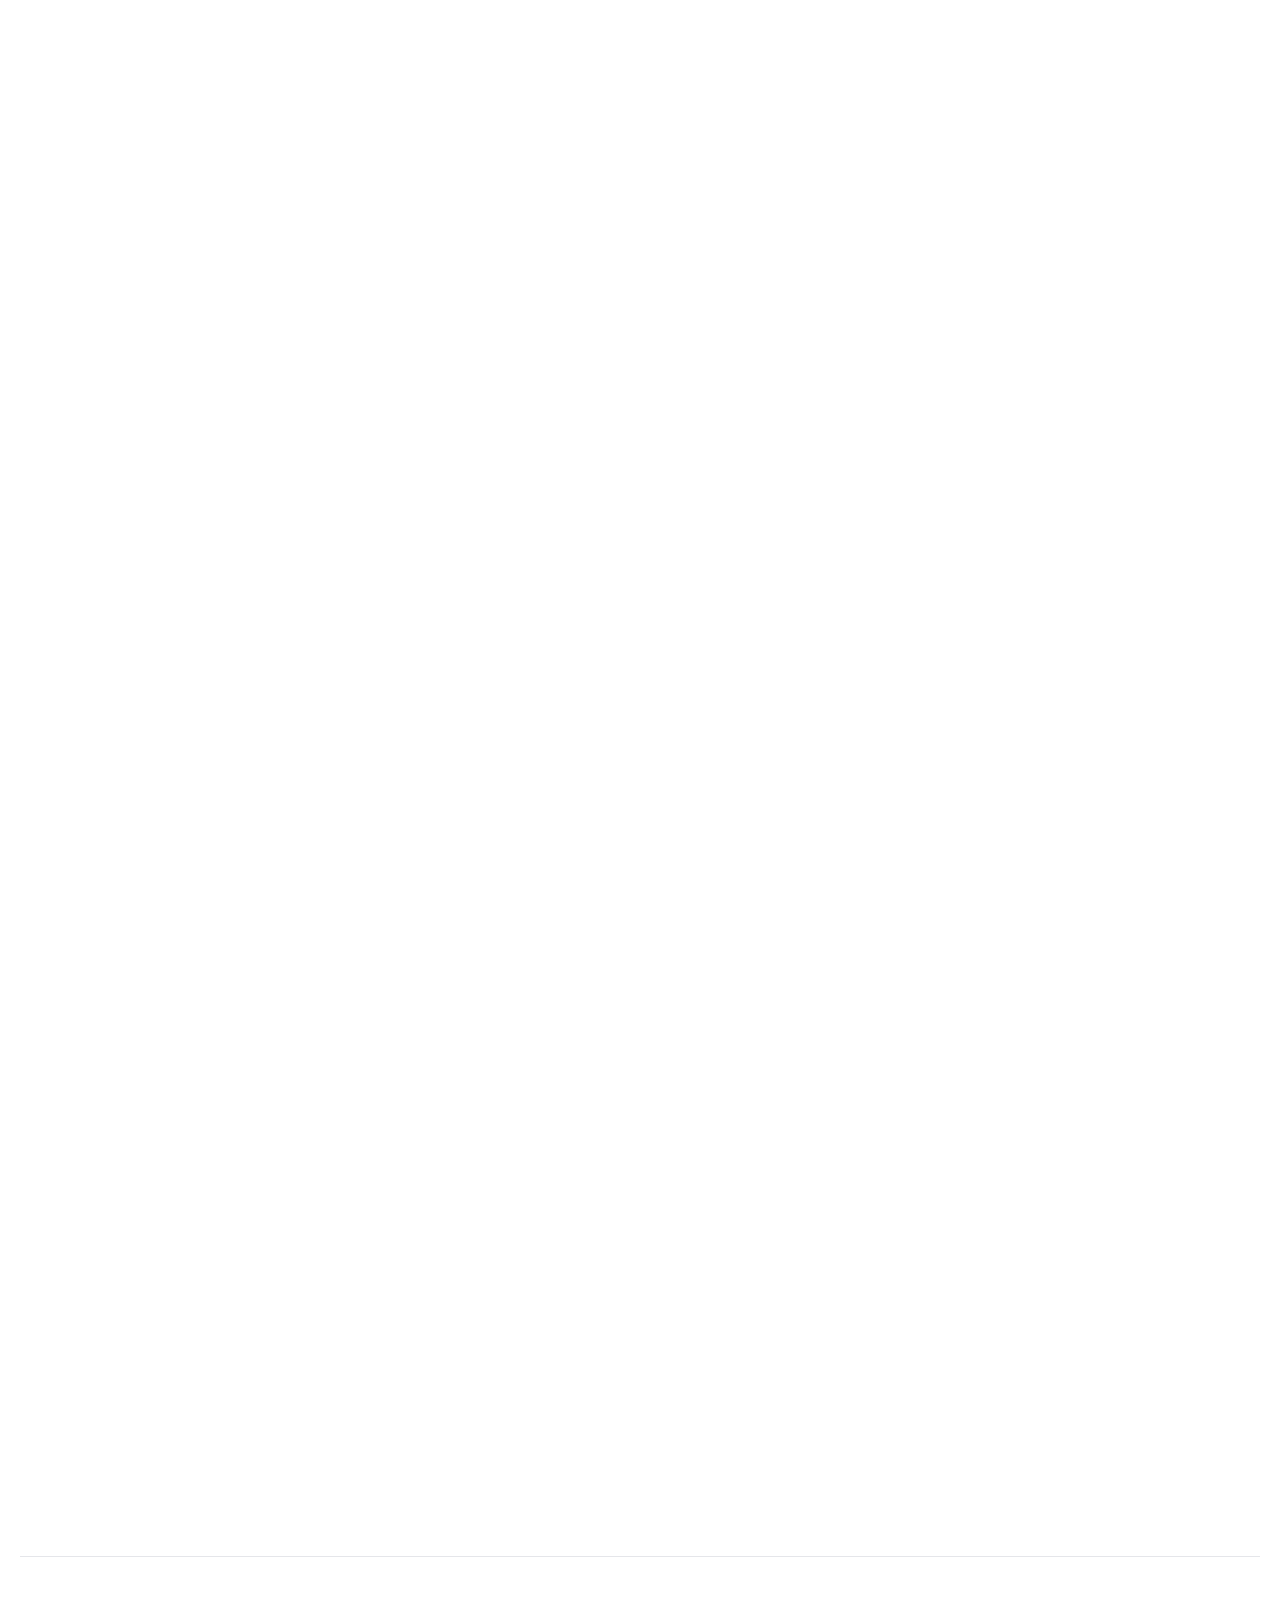
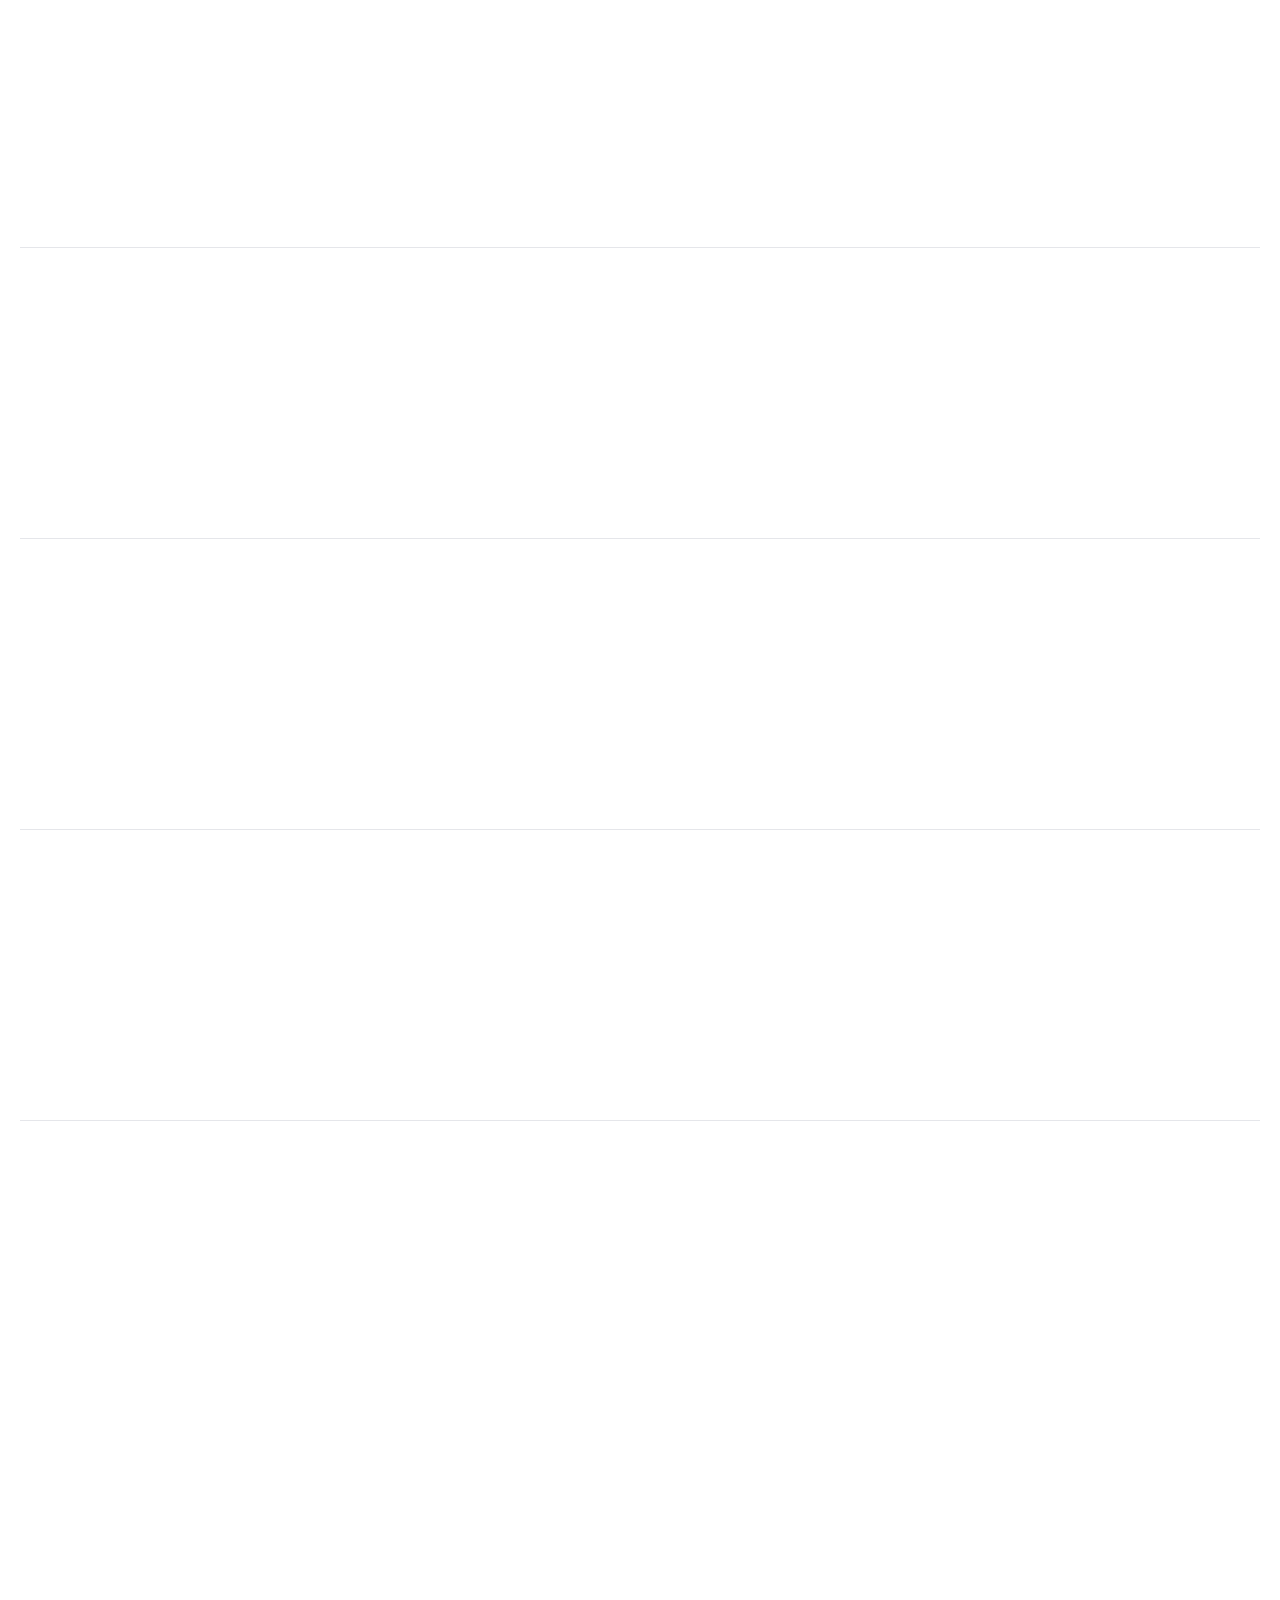
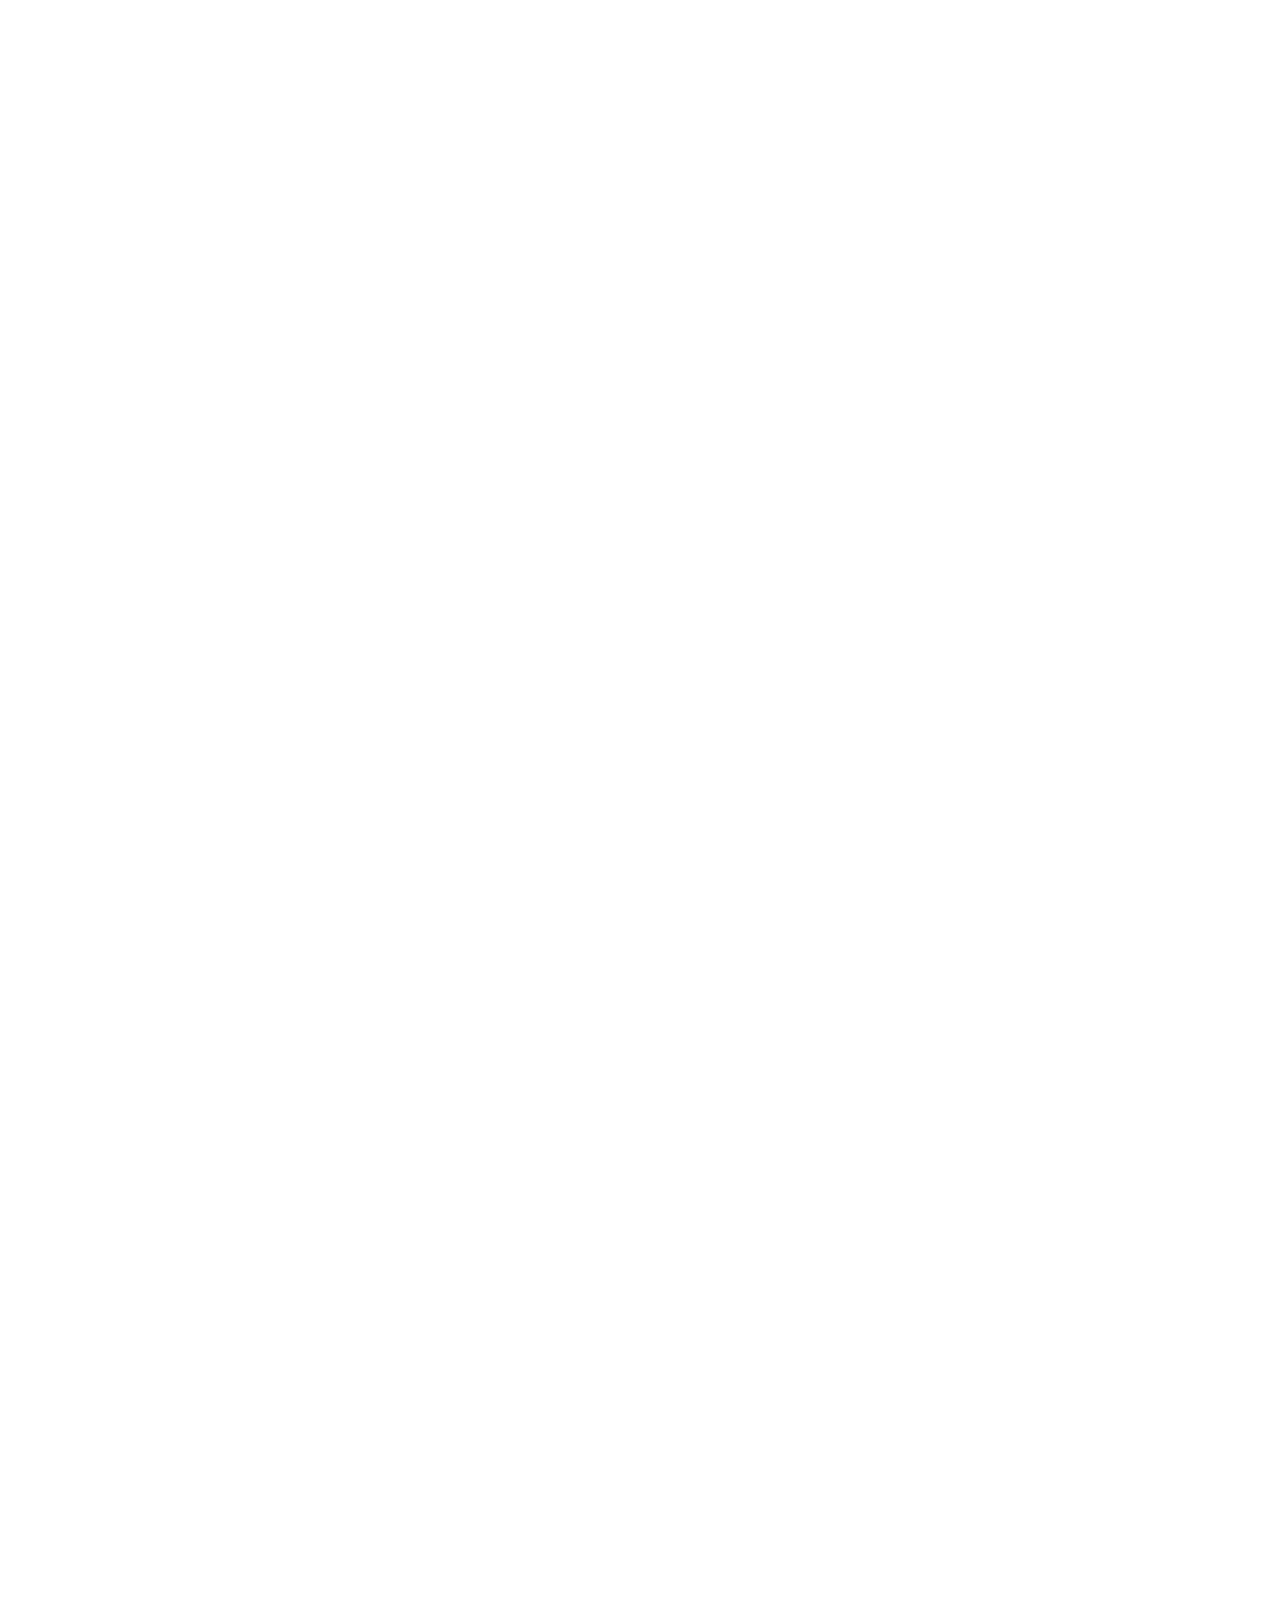
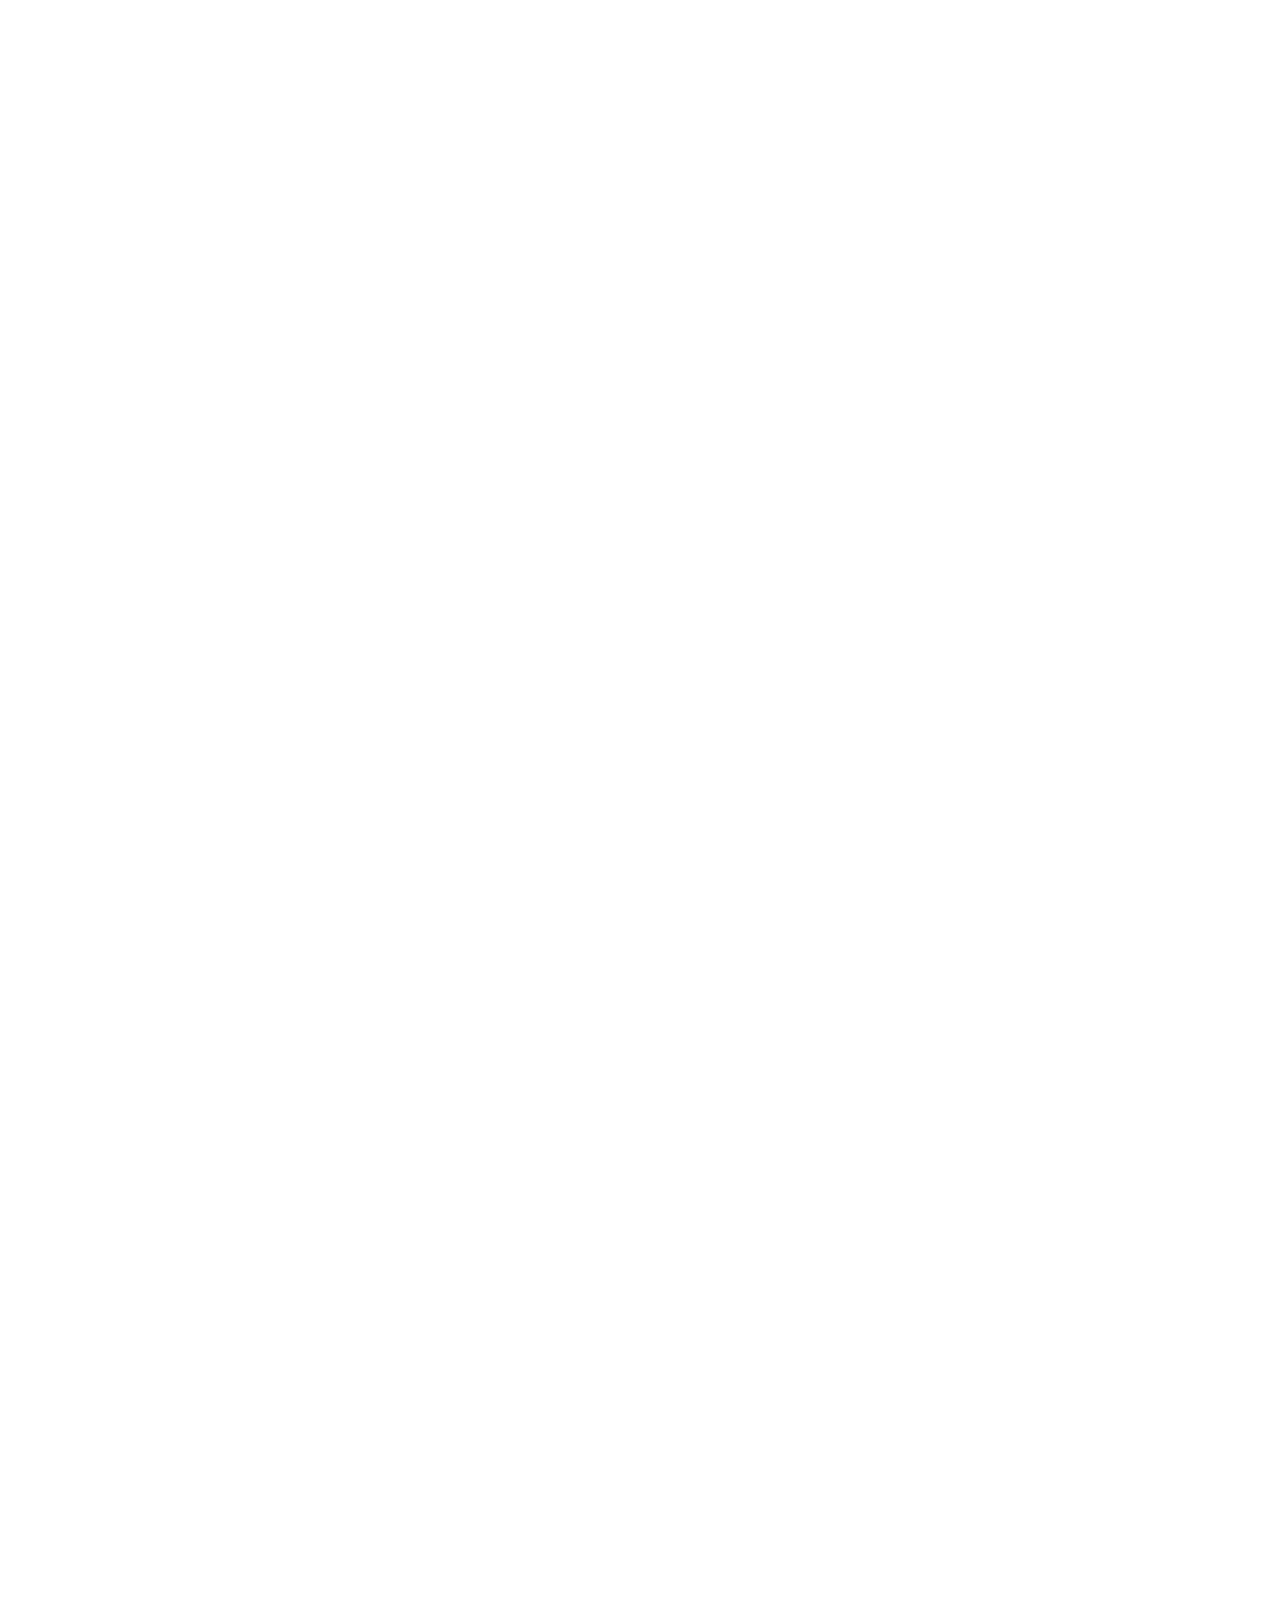
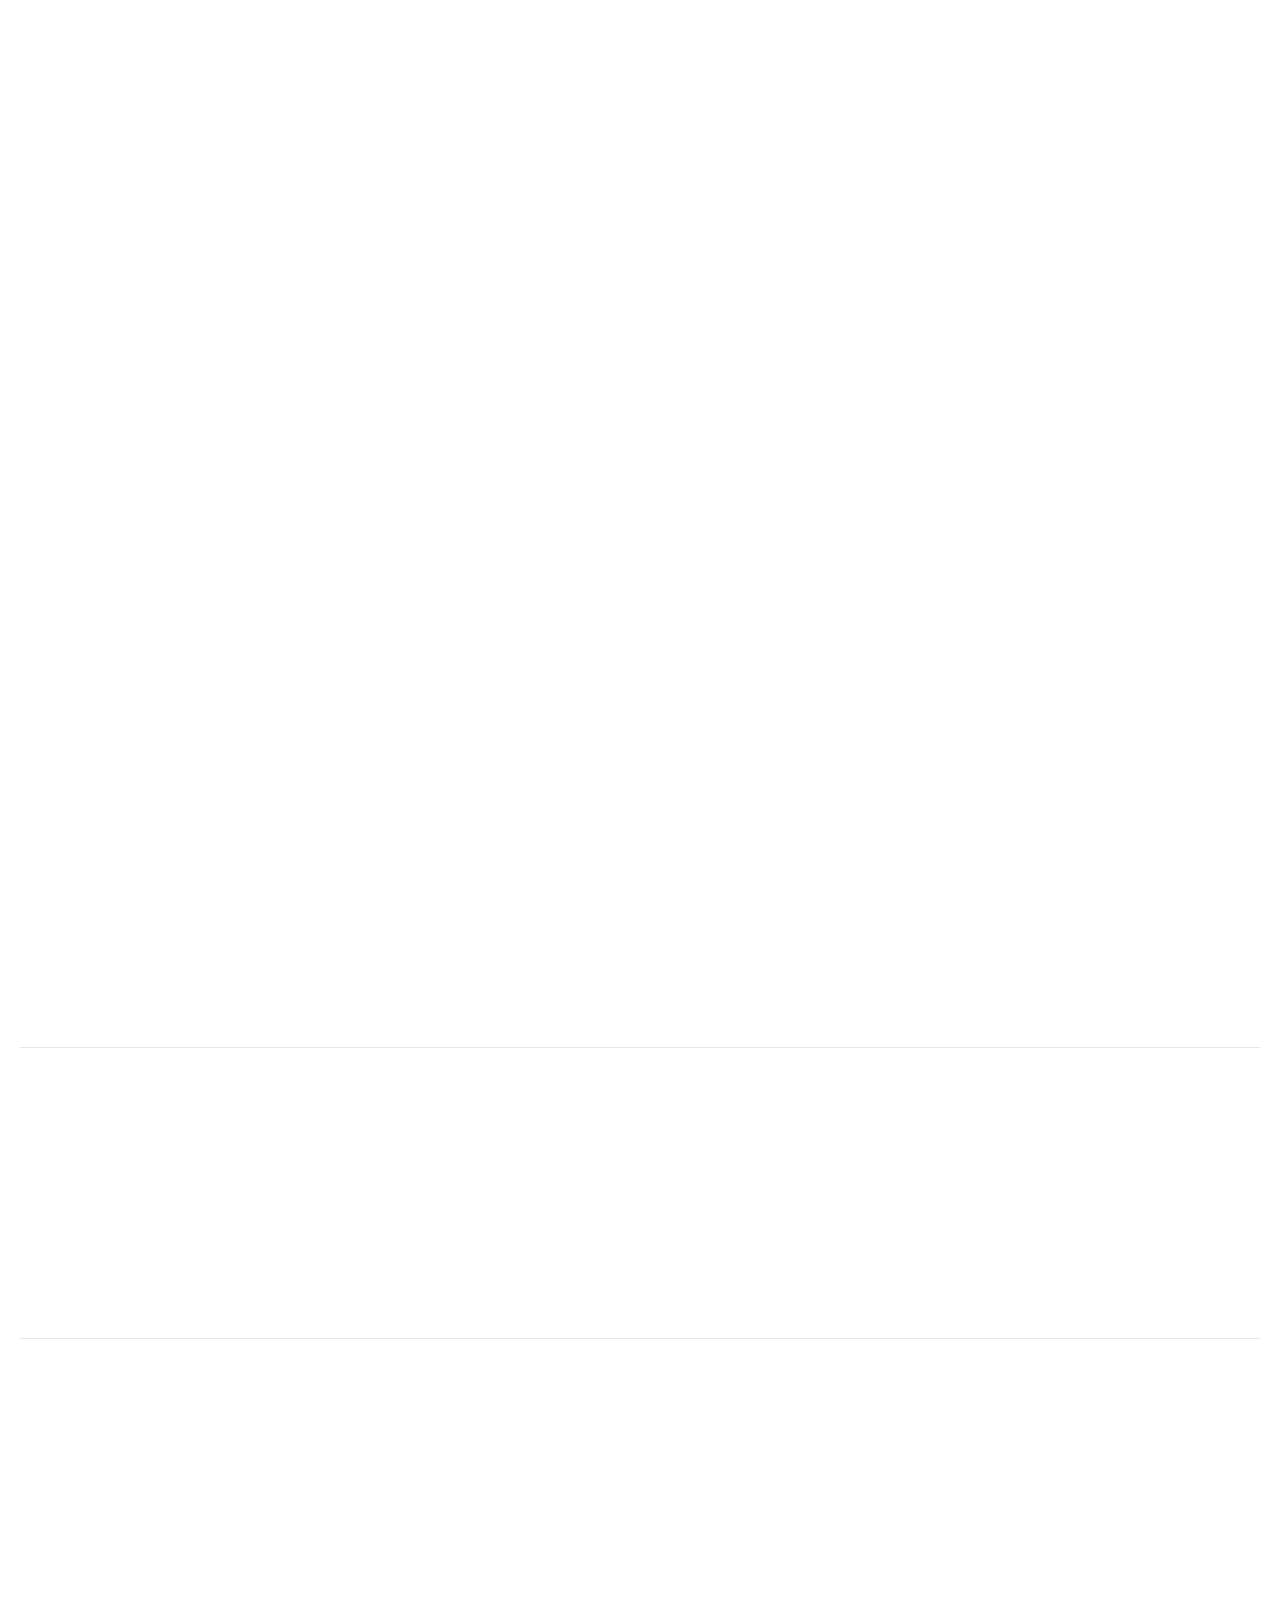
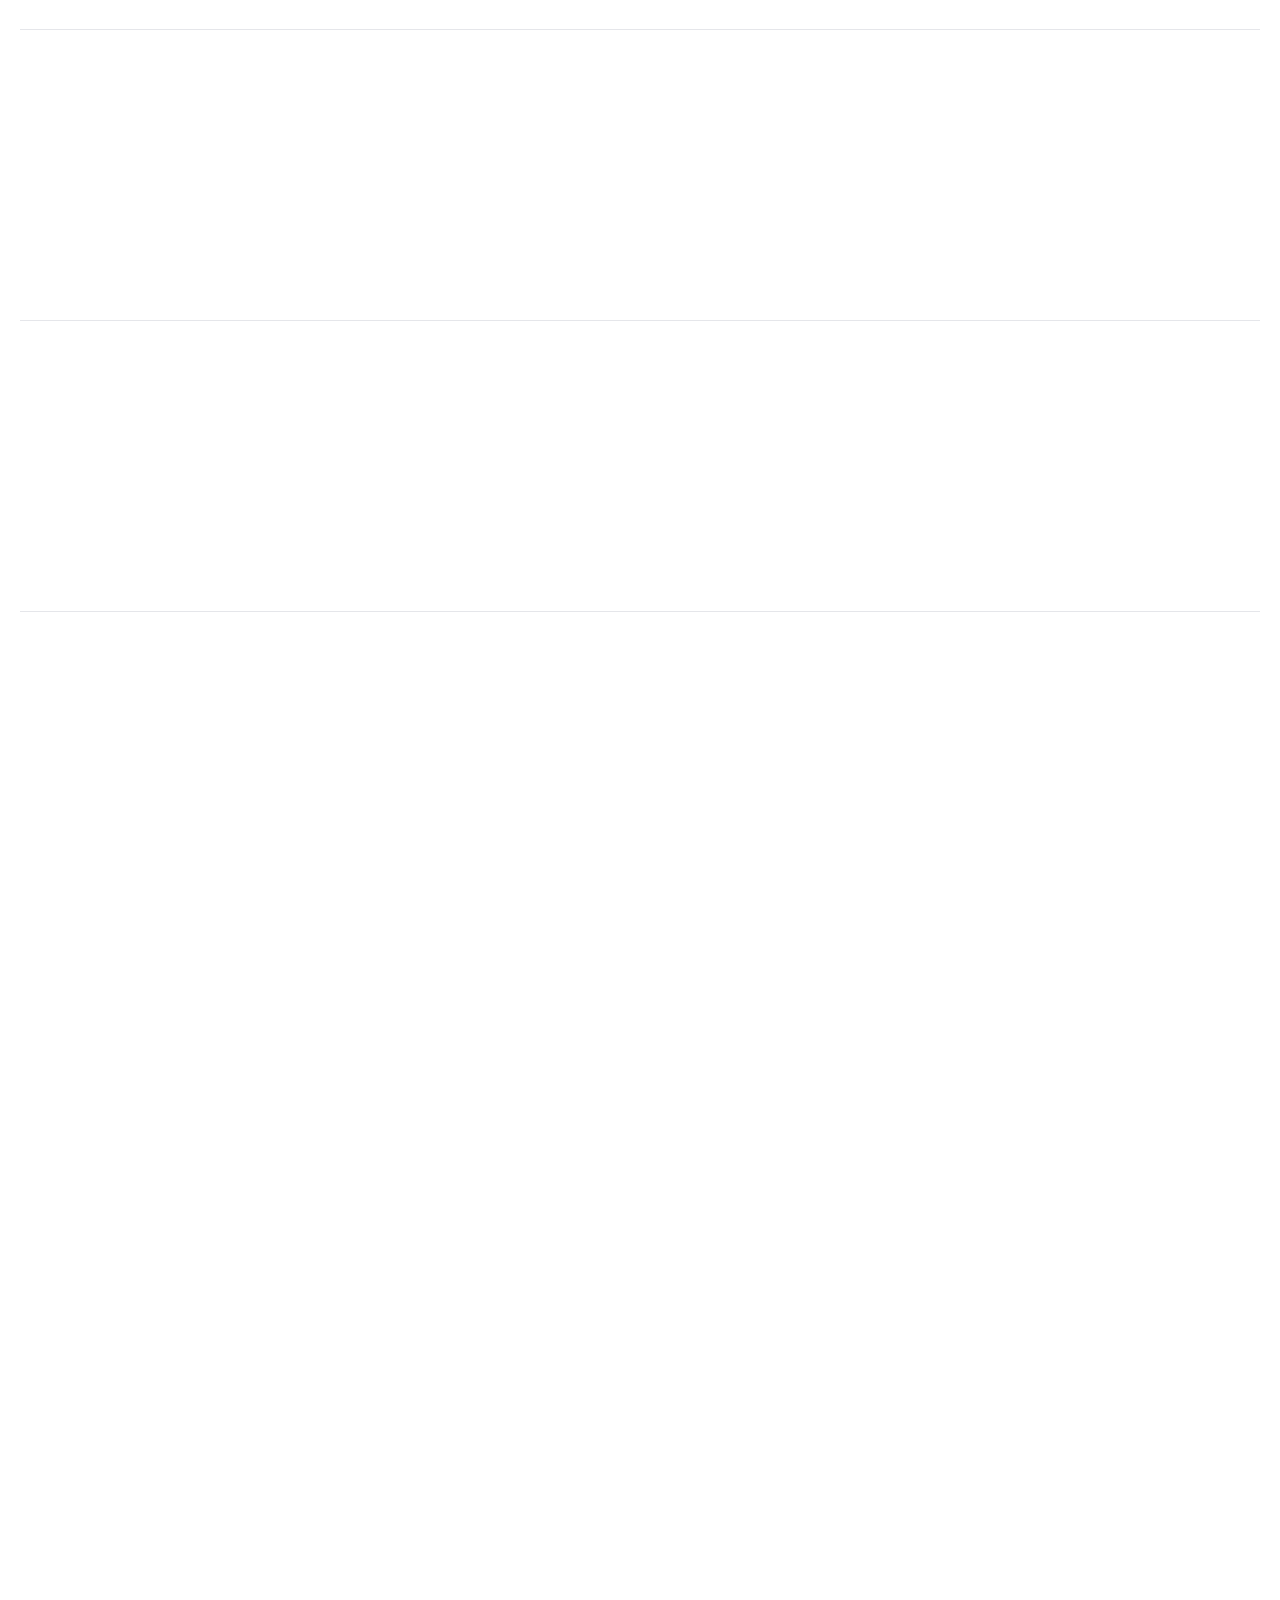
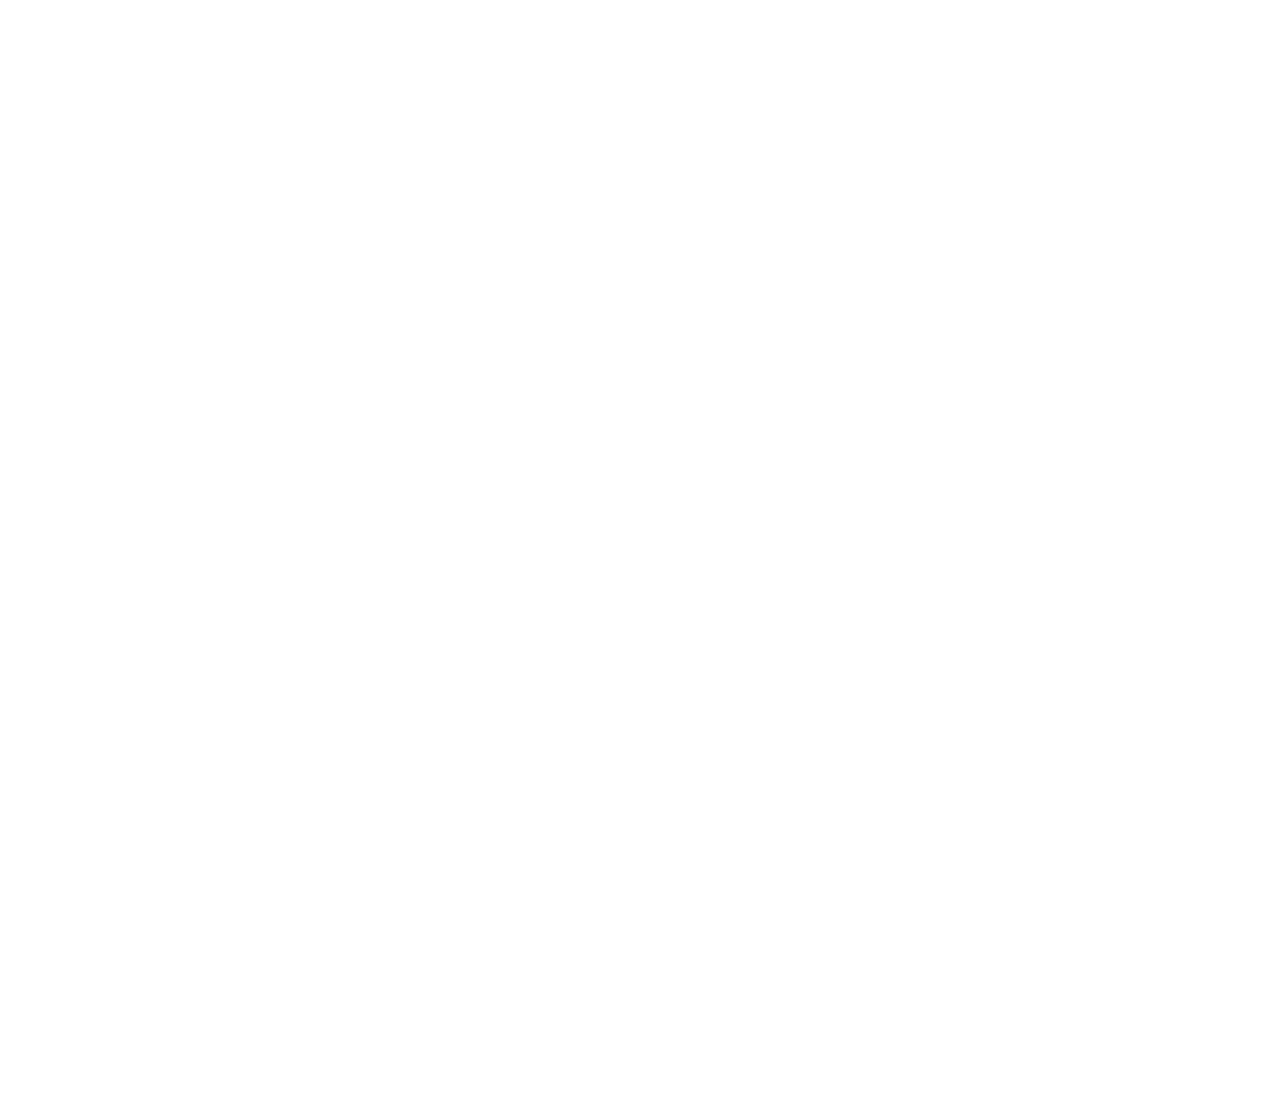
==== commit 6d4f597a: "added media" ====
--- a/index.html
+++ b/index.html
@@ -28,27 +28,27 @@
                     <nav class="menu">
                         <ul class="menu__list">
                             <li class="menu__item">
-                                <a class="menu__link" href="#">Главная</a>
+                                <a class="menu__link" href="#" id="home">Главная</a>
                             </li>
                             <span class="menu__line"></span>
                             <li class="menu__item">
-                                <a class="menu__link" href="#">Обо мне</a>
+                                <a class="menu__link" href="#" id="questions1">Обо мне</a>
                             </li>
                             <span class="menu__line"></span>
                             <li class="menu__item">
-                                <a class="menu__link" href="#">Программа</a>
+                                <a class="menu__link" href="#" id="program">Программа</a>
                             </li>
                             <span class="menu__line"></span>
                             <li class="menu__item">
-                                <a class="menu__link" href="#">Плюсы</a>
+                                <a class="menu__link" href="#" id="about">Плюсы</a>
                             </li>
                             <span class="menu__line"></span>
                             <li class="menu__item">
-                                <a class="menu__link" href="#">Стоимость</a>
+                                <a class="menu__link" href="#" id="enrollment">Стоимость</a>
                             </li>
                             <span class="menu__line"></span>
                             <li class="menu__item">
-                                <a class="menu__link" href="#">Контакты</a>
+                                <a class="menu__link" href="#" id="questions">Контакты</a>
                             </li>
                         </ul>
                     </nav>
@@ -73,7 +73,7 @@
                                     <img src="icons/4.png" alt="icon">
                                 </div>
                                 <div class="hero__elem">
-                                    <img src="icons/3.png" alt="icon">
+                                    <img src="icons/3.png" alt="icon" width="23px">
                                 </div>
                                 <div class="hero__elem">
                                     <img src="icons/5.png" alt="icon">
@@ -132,7 +132,8 @@
             </section>
             <section class="program">
                 <div class="container program__container">
-                    <h2 class="title program__title wow slideInRight" data-wow-delay="0.25s">Программа коучинга Dominator Facebook</h2>
+                    <h2 class="title program__title wow slideInRight" data-wow-delay="0.25s">Программа коучинга
+                        Dominator Facebook</h2>
                     <div class="program__wrapper">
                         <div class="program__line"></div>
                         <div class="program__item wow fadeInUpBig" data-wow-delay="0.5s">
@@ -265,7 +266,8 @@
             </section>
             <section class="results">
                 <div class="container results__container">
-                    <h2 class="title results__title wow slideInRight" data-wow-delay="0.25s">Главные результаты программы:</h2>
+                    <h2 class="title results__title wow slideInRight" data-wow-delay="0.25s">Главные результаты
+                        программы:</h2>
                     <div class="results__wrapper">
                         <div class="results__item wow fadeInUp" data-wow-delay="0.5s">
                             <div class="results__img">
@@ -313,8 +315,9 @@
                 </div>
             </section>
             <section class="student-results">
-                <div class="container student-results">
-                    <h2 class="title student-results__title wow slideInRight" data-wow-delay="0.25s">Каких результатов достигают наши ученики?</h2>
+                <div class="container student-results__container">
+                    <h2 class="title student-results__title wow slideInRight" data-wow-delay="0.25s">Каких результатов
+                        достигают наши ученики?</h2>
                     <div class="student-results__wrapper">
                         <div class="student-results__start wow fadeInLeftBig" data-wow-delay="0.25s">
                             <img class="student-results__img" src="img/student-results/student.png" alt="student-photo">
@@ -335,7 +338,8 @@
             </section>
             <section class="answers">
                 <div class="container answers__container">
-                    <h2 class="title answers__title wow slideInRight" data-wow-delay="0.25s">Программа коучинга Dominator Facebook</h2>
+                    <h2 class="title answers__title wow slideInRight" data-wow-delay="0.25s">Программа коучинга
+                        Dominator Facebook</h2>
                     <div class="answers__wrapper">
                         <div class="answers__line"></div>
                         <div class="answers__item wow fadeInUpBig" data-wow-delay="0.5s">
@@ -431,27 +435,27 @@
                         <nav class="menu">
                             <ul class="menu__list">
                                 <li class="menu__item">
-                                    <a class="menu__link" href="#">Главная</a>
+                                    <a class="menu__link" href="#" id="home">Главная</a>
                                 </li>
                                 <span class="menu__line"></span>
                                 <li class="menu__item">
-                                    <a class="menu__link" href="#">Обо мне</a>
+                                    <a class="menu__link" href="#" id="questions1">Обо мне</a>
                                 </li>
                                 <span class="menu__line"></span>
                                 <li class="menu__item">
-                                    <a class="menu__link" href="#">Программа</a>
+                                    <a class="menu__link" href="#" id="program">Программа</a>
                                 </li>
                                 <span class="menu__line"></span>
                                 <li class="menu__item">
-                                    <a class="menu__link" href="#">Плюсы</a>
+                                    <a class="menu__link" href="#" id="about">Плюсы</a>
                                 </li>
                                 <span class="menu__line"></span>
                                 <li class="menu__item">
-                                    <a class="menu__link" href="#">Стоимость</a>
+                                    <a class="menu__link" href="#" id="enrollment">Стоимость</a>
                                 </li>
                                 <span class="menu__line"></span>
                                 <li class="menu__item">
-                                    <a class="menu__link" href="#">Контакты</a>
+                                    <a class="menu__link" href="#" id="questions">Контакты</a>
                                 </li>
                             </ul>
                         </nav>
--- a/css/style.min.css
+++ b/css/style.min.css
@@ -1 +1 @@
-h1,h2,h3,h4,h5,h6,p,ul{margin:0;padding:0}ul{list-style-type:none}a{text-decoration:none}body{font-family:'Inter', sans-serif;font-size:20px;line-height:calc((30 / 20) * 100%)}.wrapper{overflow:hidden}.container{max-width:1580px;padding:0 20px;margin:0 auto}.logo{display:-webkit-box;display:-ms-flexbox;display:flex;-webkit-box-align:center;-ms-flex-align:center;align-items:center}.logo__img{margin-right:7px}.logo__text{font-family:'TT Norms Pro';color:#000831;font-size:24px;line-height:calc((24 / 36) * 100%);font-weight:700}.menu__list{display:-webkit-box;display:-ms-flexbox;display:flex;-webkit-box-align:center;-ms-flex-align:center;align-items:center}.menu__item{position:relative}.menu__item::after{content:'';position:absolute;left:0;top:0;width:100%;height:100%;border:1px solid rgba(0,8,49,0.08);-webkit-box-sizing:border-box;box-sizing:border-box;border-radius:25px;opacity:0;-webkit-transition:opacity .3s ease;transition:opacity .3s ease;z-index:-1}.menu__item:hover::after{opacity:1}.menu__link{display:inline-block;color:#000831;padding:5px 15px;opacity:0.5;-webkit-transition:color .3s ease, opacity .3s ease, text-shadow .3s ease;transition:color .3s ease, opacity .3s ease, text-shadow .3s ease}.menu__link:hover{color:#000831;text-shadow:0 0 0 #000831;opacity:1}.menu__line{display:block;margin:0 10px;width:1px;height:17px;background:#000831;opacity:0.1}.title{width:975px;color:#000831;font-family:'TT Norms Pro';font-weight:700;font-size:80px;line-height:calc((72 / 80) * 100%);letter-spacing:-0.5px}.subtitle{color:#000831;font-family:'TT Norms Pro';font-weight:700;font-size:30px;line-height:calc((30 / 27) * 100%);letter-spacing:-0.5px}.text{color:#000831;font-size:20px;line-height:calc((30 / 20) * 100%);opacity:0.5}.btn{display:inline-block;padding:20px 24px;border-radius:10px;font-weight:600;font-size:19px;line-height:calc((27 / 17) * 100%);-webkit-transition:opacity .3s ease;transition:opacity .3s ease}.btn:hover{color:#fff;opacity:.7}.btn_color_blue{color:#fff;background:#2D50FF;font-weight:700}.btn_color_blue:hover{color:#fff}.btn_color_light_blue{color:#2D50FF;background:rgba(45,80,255,0.1);font-weight:600}.btn_color_light_blue:hover{color:#2D50FF}.btn_gradient{color:#fff;background:-webkit-gradient(linear, left top, left bottom, from(#40B3E0), to(#1DA4D9));background:linear-gradient(180deg, #40B3E0 0%, #1DA4D9 100%);font-weight:700;font-size:19px;line-height:140%}.btn_gradient:hover{color:#fff}.header{padding:60px 0 10px 0}.header__container{display:-webkit-box;display:-ms-flexbox;display:flex;-webkit-box-align:center;-ms-flex-align:center;align-items:center;-webkit-box-pack:justify;-ms-flex-pack:justify;justify-content:space-between}.hero{padding:10px 0 125px 0}.hero__container{display:-webkit-box;display:-ms-flexbox;display:flex;-webkit-box-align:center;-ms-flex-align:center;align-items:center;-webkit-box-pack:justify;-ms-flex-pack:justify;justify-content:space-between}.hero__title{font-size:96px;line-height:calc((86 / 96) * 100%)}.hero__img{position:relative;right:-200px}.hero__text{margin-top:35px;width:542px}.hero__wrapper{display:-webkit-box;display:-ms-flexbox;display:flex;-webkit-box-align:center;-ms-flex-align:center;align-items:center;margin-top:45px}.hero__btn{margin-right:50px}.hero__elem{position:relative;display:-webkit-box;display:-ms-flexbox;display:flex;-webkit-box-align:center;-ms-flex-align:center;align-items:center;-webkit-box-pack:center;-ms-flex-pack:center;justify-content:center;width:48px;height:48px;background:#000831;border:4px solid #FDFEFF;border-radius:100%}.hero__elem:nth-child(2){left:-10px}.hero__elem:nth-child(3){left:-20px}.hero__elem-wrapper{display:-webkit-box;display:-ms-flexbox;display:flex;-webkit-box-align:center;-ms-flex-align:center;align-items:center}.hero__hor-line{display:inline-block;width:10px;height:1px;background:#C4C4C4}.hero__ver-line{display:inline-block;margin:0 20px;width:1px;height:18px;opacity:0.1;background:#000831}.hero__descr{color:#000831;opacity:0.5}.for-whom{padding:14px 0 111px 0}.for-whom__wrapper{display:-webkit-box;display:-ms-flexbox;display:flex;-webkit-box-align:center;-ms-flex-align:center;align-items:center;margin-top:86px}.for-whom__item{margin-right:35px}.for-whom__item:last-child{margin-right:0}.for-whom__img{display:-webkit-box;display:-ms-flexbox;display:flex;-webkit-box-align:center;-ms-flex-align:center;align-items:center;-webkit-box-pack:center;-ms-flex-pack:center;justify-content:center;width:90px;height:90px;background:#000831;border-radius:100%}.for-whom__subtitle{margin-top:30px}.for-whom__text{margin-top:15px;width:680px}.program{padding:111px 0 90px 0}.program__wrapper{margin-top:86px}.program__line{height:1px;opacity:0.1;background:#000831}.program__item{padding:100px 0;display:-webkit-box;display:-ms-flexbox;display:flex;-webkit-box-align:center;-ms-flex-align:center;align-items:center;-webkit-box-pack:justify;-ms-flex-pack:justify;justify-content:space-between}.program__text{width:570px}.about{padding:90px 0 115px 0}.about__wrapper{margin-top:122px;display:-webkit-box;display:-ms-flexbox;display:flex;-webkit-box-align:center;-ms-flex-align:center;align-items:center;-webkit-box-pack:justify;-ms-flex-pack:justify;justify-content:space-between;-ms-flex-wrap:wrap;flex-wrap:wrap}.about__item{margin-top:50px}.about__item:nth-child(1),.about__item:nth-child(2){margin-top:0}.about__img{display:-webkit-box;display:-ms-flexbox;display:flex;-webkit-box-align:center;-ms-flex-align:center;align-items:center;-webkit-box-pack:center;-ms-flex-pack:center;justify-content:center;width:90px;height:90px;background:#000831;border-radius:100%}.about__subtitle{margin-top:30px}.about__text{margin-top:15px;width:680px}.info{padding:115px 0 95px 0}.info__title{position:relative;width:1400px;text-align:center;font-size:96px;line-height:calc((86 / 96) * 100%)}.info__title::after{content:'';position:absolute;top:50%;left:-75px;width:67px;height:67px;background:url(../icons/fb1.svg) center center no-repeat}.info__title::before{content:'';position:absolute;top:60%;right:-60px;width:88px;height:88px;background:url(../icons/fb2.svg) center center no-repeat}.info__text{margin:35px auto 0 auto;width:700px;text-align:center}.info__btns{margin-top:35px;text-align:center}.info__btn:first-child{margin-right:10px}.results{padding:95px 0 110px 0}.results__wrapper{margin-top:122px;display:-webkit-box;display:-ms-flexbox;display:flex;-webkit-box-align:center;-ms-flex-align:center;align-items:center;-webkit-box-pack:justify;-ms-flex-pack:justify;justify-content:space-between;-ms-flex-wrap:wrap;flex-wrap:wrap}.results__item{margin-top:70px}.results__item:nth-child(1),.results__item:nth-child(2){margin-top:0}.results__img{display:-webkit-box;display:-ms-flexbox;display:flex;-webkit-box-align:center;-ms-flex-align:center;align-items:center;-webkit-box-pack:center;-ms-flex-pack:center;justify-content:center;width:90px;height:90px;background:#000831;border-radius:100%}.results__subtitle{margin-top:30px}.results__text{margin-top:15px;width:680px}.student-results{padding:110px 0 185px 0}.student-results__title{width:990px}.student-results__wrapper{margin-top:150px;display:-webkit-box;display:-ms-flexbox;display:flex;-webkit-box-align:center;-ms-flex-align:center;align-items:center;-webkit-box-pack:justify;-ms-flex-pack:justify;justify-content:space-between}.student-results__student-name{margin-top:20px;color:#000831;font-family:'TT Norms Pro';font-weight:700;font-size:30px;line-height:calc((30 / 27) * 100%);letter-spacing:-0.5px}.student-results__student-descr{margin-top:10px;color:#000831;opacity:0.5}.student-results__line{height:250px;width:1px;background:#000831;opacity:.1}.student-results__text{width:920px;color:#000831;font-family:'TT Norms Pro';font-size:30px;line-height:calc((40 / 30) * 100%);letter-spacing:-0.5px;opacity:0.8}.answers{padding:185px 0 185px 0}.answers__wrapper{margin-top:86px}.answers__line{height:1px;opacity:0.1;background:#000831}.answers__item{padding:100px 0;display:-webkit-box;display:-ms-flexbox;display:flex;-webkit-box-align:center;-ms-flex-align:center;align-items:center;-webkit-box-pack:justify;-ms-flex-pack:justify;justify-content:space-between}.answers__text{width:570px}.enrollment{padding:185px 0 160px 0}.enrollment__wrapper{display:-webkit-box;display:-ms-flexbox;display:flex;-webkit-box-align:center;-ms-flex-align:center;align-items:center;-webkit-box-pack:justify;-ms-flex-pack:justify;justify-content:space-between}.enrollment__title{width:650px}.enrollment__text{margin-top:25px;width:560px}.enrollment__price{margin-right:16px;color:#000831;font-weight:700;font-size:36px;line-height:calc((54 / 36) * 100%)}.enrollment__price-wrapper{margin-top:45px;display:-webkit-box;display:-ms-flexbox;display:flex;-webkit-box-align:center;-ms-flex-align:center;align-items:center}.enrollment__price-wrapper span:last-child{color:#000831;opacity:0.5}.enrollment__end{width:760px}.enrollment__input{padding:20px 24px 20px 23px;width:370px;background:#FAFCFE;border:1px solid #E7F0F9;-webkit-box-sizing:border-box;box-sizing:border-box;border-radius:10px;margin-top:20px;outline:none}.enrollment__input::-webkit-input-placeholder{color:#000831}.enrollment__input:-ms-input-placeholder{color:#000831}.enrollment__input::-ms-input-placeholder{color:#000831}.enrollment__input::placeholder{color:#000831}.enrollment__input-name{display:block;padding:20px 24px 20px 23px;width:760px;color:#000831;background:#FAFCFE;border:1px solid #E7F0F9;border-radius:10px;outline:none}.enrollment__input-name::-webkit-input-placeholder{color:#000831}.enrollment__input-name:-ms-input-placeholder{color:#000831}.enrollment__input-name::-ms-input-placeholder{color:#000831}.enrollment__input-name::placeholder{color:#000831}.enrollment__btn{margin-top:35px}#phone{background:url("../img/enrollment/rus.svg") no-repeat left center;padding-left:70px;background-position-x:23px}.questions{padding:160px 0 125px 0;text-align:center}.questions__title{position:relative;margin:0 auto}.questions__title::after{content:'';position:absolute;top:200%;left:-175px;width:65px;height:65px;background:url(../icons/tg1.svg) center center no-repeat}.questions__title::before{content:'';position:absolute;top:225%;right:-175px;width:94px;height:94px;background:url(../icons/tg2.svg) center center no-repeat}.questions__text{width:700px;margin:25px auto 0 auto}.questions__btn{margin-top:35px}.footer{padding:125px 0 100px 0}.footer__wrapper{display:-webkit-box;display:-ms-flexbox;display:flex;-webkit-box-align:center;-ms-flex-align:center;align-items:center;-webkit-box-pack:justify;-ms-flex-pack:justify;justify-content:space-between}.footer__text{margin-top:25px;width:540px}
+h1,h2,h3,h4,h5,h6,p,ul{margin:0;padding:0}ul{list-style-type:none}a{text-decoration:none}body{font-family:'Inter', sans-serif;font-size:20px;line-height:calc((30 / 20) * 100%)}.wrapper{overflow:hidden}.container{max-width:1580px;padding:0 20px;margin:0 auto}.logo{display:-webkit-box;display:-ms-flexbox;display:flex;-webkit-box-align:center;-ms-flex-align:center;align-items:center}.logo__img{margin-right:7px}.logo__text{font-family:'TT Norms Pro';color:#000831;font-size:24px;line-height:calc((24 / 36) * 100%);font-weight:700}.menu__list{display:-webkit-box;display:-ms-flexbox;display:flex;-webkit-box-align:center;-ms-flex-align:center;align-items:center}.menu__item{position:relative}.menu__item::after{content:'';position:absolute;left:0;top:0;width:100%;height:100%;border:1px solid rgba(0,8,49,0.08);-webkit-box-sizing:border-box;box-sizing:border-box;border-radius:25px;opacity:0;-webkit-transition:opacity .3s ease;transition:opacity .3s ease;z-index:-1}.menu__item:hover::after{opacity:1}.menu__link{display:inline-block;color:#000831;padding:5px 15px;opacity:0.5;-webkit-transition:color .3s ease, opacity .3s ease, text-shadow .3s ease;transition:color .3s ease, opacity .3s ease, text-shadow .3s ease}.menu__link:hover{color:#000831;text-shadow:0 0 0 #000831;opacity:1}.menu__line{display:block;margin:0 10px;width:1px;height:17px;background:#000831;opacity:0.1}.title{width:975px;color:#000831;font-family:'TT Norms Pro';font-weight:700;font-size:80px;line-height:calc((72 / 80) * 100%);letter-spacing:-0.5px}.subtitle{color:#000831;font-family:'TT Norms Pro';font-weight:700;font-size:30px;line-height:calc((30 / 27) * 100%);letter-spacing:-0.5px}.text{color:#000831;font-size:20px;line-height:calc((30 / 20) * 100%);opacity:0.5}.btn{display:inline-block;padding:20px 24px;border-radius:10px;font-weight:600;font-size:19px;line-height:calc((27 / 17) * 100%);-webkit-transition:opacity .3s ease;transition:opacity .3s ease}.btn:hover{color:#fff;opacity:.7}.btn_color_blue{color:#fff;background:#2D50FF;font-weight:700}.btn_color_blue:hover{color:#fff}.btn_color_light_blue{color:#2D50FF;background:rgba(45,80,255,0.1);font-weight:600}.btn_color_light_blue:hover{color:#2D50FF}.btn_gradient{color:#fff;background:-webkit-gradient(linear, left top, left bottom, from(#40B3E0), to(#1DA4D9));background:linear-gradient(180deg, #40B3E0 0%, #1DA4D9 100%);font-weight:700;font-size:19px;line-height:140%}.btn_gradient:hover{color:#fff}.header{padding:60px 0 10px 0}.header__container{display:-webkit-box;display:-ms-flexbox;display:flex;-webkit-box-align:center;-ms-flex-align:center;align-items:center;-webkit-box-pack:justify;-ms-flex-pack:justify;justify-content:space-between}.hero{padding:10px 0 125px 0}.hero__container{display:-webkit-box;display:-ms-flexbox;display:flex;-webkit-box-align:center;-ms-flex-align:center;align-items:center;-webkit-box-pack:justify;-ms-flex-pack:justify;justify-content:space-between}.hero__end{position:relative}.hero__title{font-size:96px;line-height:calc((86 / 96) * 100%)}.hero__text{margin-top:35px;width:542px}.hero__wrapper{display:-webkit-box;display:-ms-flexbox;display:flex;-webkit-box-align:center;-ms-flex-align:center;align-items:center;margin-top:45px}.hero__btn{margin-right:50px}.hero__elem{position:relative;display:-webkit-box;display:-ms-flexbox;display:flex;-webkit-box-align:center;-ms-flex-align:center;align-items:center;-webkit-box-pack:center;-ms-flex-pack:center;justify-content:center;width:48px;height:48px;background:#000831;border:4px solid #FDFEFF;border-radius:100%}.hero__elem:nth-child(2){left:-10px}.hero__elem:nth-child(3){left:-20px}.hero__elem-wrapper{display:-webkit-box;display:-ms-flexbox;display:flex;-webkit-box-align:center;-ms-flex-align:center;align-items:center}.hero__hor-line{display:inline-block;width:10px;height:1px;background:#C4C4C4}.hero__ver-line{display:inline-block;margin:0 20px;width:1px;height:18px;opacity:0.1;background:#000831}.hero__descr{color:#000831;opacity:0.5}.for-whom{padding:14px 0 111px 0}.for-whom__wrapper{display:-webkit-box;display:-ms-flexbox;display:flex;-webkit-box-align:center;-ms-flex-align:center;align-items:center;margin-top:86px;-webkit-box-pack:justify;-ms-flex-pack:justify;justify-content:space-between;-ms-flex-wrap:wrap;flex-wrap:wrap}.for-whom__item{padding:36px;margin-top:35px;margin-right:35px;background:rgba(249,250,254,0.6);border-radius:25px}.for-whom__item:last-child{margin-right:0}.for-whom__img{display:-webkit-box;display:-ms-flexbox;display:flex;-webkit-box-align:center;-ms-flex-align:center;align-items:center;-webkit-box-pack:center;-ms-flex-pack:center;justify-content:center;width:90px;height:90px;background:#000831;border-radius:100%}.for-whom__subtitle{margin-top:30px}.for-whom__text{margin-top:15px;width:600px}.program{padding:111px 0 90px 0}.program__wrapper{margin-top:86px}.program__line{height:1px;opacity:0.1;background:#000831}.program__item{padding:100px 0;display:-webkit-box;display:-ms-flexbox;display:flex;-webkit-box-align:center;-ms-flex-align:center;align-items:center;-webkit-box-pack:justify;-ms-flex-pack:justify;justify-content:space-between}.program__text{width:570px}.about{padding:90px 0 115px 0}.about__wrapper{margin-top:122px;display:-webkit-box;display:-ms-flexbox;display:flex;-webkit-box-align:center;-ms-flex-align:center;align-items:center;-webkit-box-pack:justify;-ms-flex-pack:justify;justify-content:space-between;-ms-flex-wrap:wrap;flex-wrap:wrap}.about__item{margin-top:50px}.about__item:nth-child(1),.about__item:nth-child(2){margin-top:0}.about__img{display:-webkit-box;display:-ms-flexbox;display:flex;-webkit-box-align:center;-ms-flex-align:center;align-items:center;-webkit-box-pack:center;-ms-flex-pack:center;justify-content:center;width:90px;height:90px;background:#000831;border-radius:100%}.about__subtitle{margin-top:30px}.about__text{margin-top:15px;width:680px}.info{padding:115px 0 95px 0}.info__title{position:relative;width:1400px;text-align:center;font-size:96px;line-height:calc((86 / 96) * 100%);margin:0 auto}.info__title::after{content:'';position:absolute;top:50%;left:-75px;width:67px;height:67px;background:url(../icons/fb1.svg) center center no-repeat}.info__title::before{content:'';position:absolute;top:60%;right:-60px;width:88px;height:88px;background:url(../icons/fb2.svg) center center no-repeat}.info__text{margin:35px auto 0 auto;width:700px;text-align:center}.info__btns{margin-top:35px;text-align:center}.info__btn:first-child{margin-right:10px}.results{padding:95px 0 110px 0}.results__wrapper{margin-top:122px;display:-webkit-box;display:-ms-flexbox;display:flex;-webkit-box-align:center;-ms-flex-align:center;align-items:center;-webkit-box-pack:justify;-ms-flex-pack:justify;justify-content:space-between;-ms-flex-wrap:wrap;flex-wrap:wrap}.results__item{margin-top:70px}.results__item:nth-child(1),.results__item:nth-child(2){margin-top:0}.results__img{display:-webkit-box;display:-ms-flexbox;display:flex;-webkit-box-align:center;-ms-flex-align:center;align-items:center;-webkit-box-pack:center;-ms-flex-pack:center;justify-content:center;width:90px;height:90px;background:#000831;border-radius:100%}.results__subtitle{margin-top:30px}.results__text{margin-top:15px;width:680px}.student-results{padding:110px 0 185px 0}.student-results__title{width:990px}.student-results__wrapper{margin-top:150px;display:-webkit-box;display:-ms-flexbox;display:flex;-webkit-box-align:center;-ms-flex-align:center;align-items:center;-webkit-box-pack:justify;-ms-flex-pack:justify;justify-content:space-between}.student-results__student-name{margin-top:20px;color:#000831;font-family:'TT Norms Pro';font-weight:700;font-size:30px;line-height:calc((30 / 27) * 100%);letter-spacing:-0.5px}.student-results__student-descr{margin-top:10px;color:#000831;opacity:0.5}.student-results__line{height:250px;width:1px;background:#000831;opacity:.1}.student-results__text{width:920px;color:#000831;font-family:'TT Norms Pro';font-size:30px;line-height:calc((40 / 30) * 100%);letter-spacing:-0.5px;opacity:0.8}.answers{padding:185px 0 185px 0}.answers__wrapper{margin-top:86px}.answers__line{height:1px;opacity:0.1;background:#000831}.answers__item{padding:100px 0;display:-webkit-box;display:-ms-flexbox;display:flex;-webkit-box-align:center;-ms-flex-align:center;align-items:center;-webkit-box-pack:justify;-ms-flex-pack:justify;justify-content:space-between}.answers__text{width:570px}.enrollment{padding:185px 0 160px 0}.enrollment__wrapper{display:-webkit-box;display:-ms-flexbox;display:flex;-webkit-box-align:center;-ms-flex-align:center;align-items:center;-webkit-box-pack:justify;-ms-flex-pack:justify;justify-content:space-between;-ms-flex-wrap:wrap;flex-wrap:wrap}.enrollment__title{width:650px}.enrollment__text{margin-top:25px;width:560px}.enrollment__price{margin-right:16px;color:#000831;font-weight:700;font-size:36px;line-height:calc((54 / 36) * 100%)}.enrollment__price-wrapper{margin-top:45px;display:-webkit-box;display:-ms-flexbox;display:flex;-webkit-box-align:center;-ms-flex-align:center;align-items:center}.enrollment__price-wrapper span:last-child{color:#000831;opacity:0.5}.enrollment__end{width:760px}.enrollment__input{padding:20px 24px 20px 23px;width:370px;background:#FAFCFE;border:1px solid #E7F0F9;-webkit-box-sizing:border-box;box-sizing:border-box;border-radius:10px;margin-top:20px;outline:none}.enrollment__input::-webkit-input-placeholder{color:#000831}.enrollment__input:-ms-input-placeholder{color:#000831}.enrollment__input::-ms-input-placeholder{color:#000831}.enrollment__input::placeholder{color:#000831}.enrollment__input-name{display:block;padding:20px 24px 20px 23px;width:760px;color:#000831;background:#FAFCFE;border:1px solid #E7F0F9;border-radius:10px;outline:none}.enrollment__input-name::-webkit-input-placeholder{color:#000831}.enrollment__input-name:-ms-input-placeholder{color:#000831}.enrollment__input-name::-ms-input-placeholder{color:#000831}.enrollment__input-name::placeholder{color:#000831}.enrollment__btn{margin-top:35px}#phone{background:url("../img/enrollment/rus.svg") no-repeat left center;padding-left:70px;background-position-x:23px}.questions{padding:160px 0 125px 0;text-align:center}.questions__title{position:relative;margin:0 auto}.questions__title::after{content:'';position:absolute;top:200%;left:-175px;width:65px;height:65px;background:url(../icons/tg1.svg) center center no-repeat}.questions__title::before{content:'';position:absolute;top:225%;right:-175px;width:94px;height:94px;background:url(../icons/tg2.svg) center center no-repeat}.questions__text{width:700px;margin:25px auto 0 auto}.questions__btn{margin-top:35px}.footer{padding:125px 0 100px 0}.footer__wrapper{display:-webkit-box;display:-ms-flexbox;display:flex;-webkit-box-align:center;-ms-flex-align:center;align-items:center;-webkit-box-pack:justify;-ms-flex-pack:justify;justify-content:space-between}.footer__text{margin-top:25px;width:540px}@media (max-width: 1449px){.title{font-size:64px}.hero__end{right:0}.for-whom__wrapper{-webkit-box-orient:vertical;-webkit-box-direction:normal;-ms-flex-direction:column;flex-direction:column;-webkit-box-pack:center;-ms-flex-pack:center;justify-content:center;text-align:center}.for-whom__item{margin-right:0}.for-whom__img{margin:0 auto}.program__item{padding:100px 15px}.about__item{margin:50px auto 50px auto}.about__text{width:500px}.info__title{width:1000px;font-size:80px}.results__item{margin:70px auto 0 auto}.results__text{width:500px}.student-results__wrapper{-webkit-box-orient:vertical;-webkit-box-direction:normal;-ms-flex-direction:column;flex-direction:column;-webkit-box-pack:center;-ms-flex-pack:center;justify-content:center}.student-results__line{display:none}.student-results__start{text-align:center}.student-results__text{margin-top:15px;text-align:center}.enrollment__wrapper{-webkit-box-pack:center;-ms-flex-pack:center;justify-content:center;text-align:center}.enrollment__price-wrapper{-webkit-box-pack:center;-ms-flex-pack:center;justify-content:center}.enrollment__form{margin-top:50px}.enrollment__text{margin:25px auto 0 auto}}@media (max-width: 1300px){.hero__container{-webkit-box-orient:vertical;-webkit-box-direction:normal;-ms-flex-direction:column;flex-direction:column}.hero__start{-webkit-box-ordinal-group:3;-ms-flex-order:2;order:2;margin-top:50px}.hero__end{-webkit-box-ordinal-group:2;-ms-flex-order:1;order:1}.hero__title{text-align:center}.hero__text{text-align:center;margin:35px auto 0 auto}.hero__wrapper{-webkit-box-pack:center;-ms-flex-pack:center;justify-content:center}.questions__title::after{left:40px}.questions__title::before{right:90px}}@media (max-width: 1050px){.title{width:auto;font-size:50px}.header__container{-webkit-box-orient:vertical;-webkit-box-direction:normal;-ms-flex-direction:column;flex-direction:column}.header__end{margin-top:25px}.program__item{-webkit-box-orient:vertical;-webkit-box-direction:normal;-ms-flex-direction:column;flex-direction:column;text-align:center}.program__text{margin-top:25px}.about__wrapper{-webkit-box-orient:vertical;-webkit-box-direction:normal;-ms-flex-direction:column;flex-direction:column;text-align:center}.about__img{margin:0 auto}.info__title{width:750px;font-size:60px}.results__wrapper{-webkit-box-orient:vertical;-webkit-box-direction:normal;-ms-flex-direction:column;flex-direction:column;text-align:center}.results__item:nth-of-type(2){margin-top:70px}.results__img{margin:0 auto}.student-results__text{width:750px}.answers__item{-webkit-box-orient:vertical;-webkit-box-direction:normal;-ms-flex-direction:column;flex-direction:column;text-align:center}.answers__text{margin-top:25px}.footer__wrapper{-webkit-box-orient:vertical;-webkit-box-direction:normal;-ms-flex-direction:column;flex-direction:column}.footer__end{margin-top:25px}.footer__text{text-align:center;margin:25px auto 0 auto}}@media (max-width: 920px){.title{font-size:40px}.menu__list{-ms-flex-wrap:wrap;flex-wrap:wrap}.menu__item{margin:0 auto}.student-results__text{width:auto}.info__title{width:auto;font-size:50px}.info__title::after,.info__title::before{display:none}.info__text{width:auto}.questions__title{width:auto;font-size:50px}.questions__title::after,.questions__title::before{display:none}.questions__text{width:auto}}@media (max-width: 870px){.hero__img{width:100%;max-width:800px}.hero__wrapper{-webkit-box-orient:vertical;-webkit-box-direction:normal;-ms-flex-direction:column;flex-direction:column}.hero__elem-wrapper{margin-top:25px}.hero__btn{margin-right:0}.enrollment__input{width:48%}.enrollment__input-name{width:100%}.for-whom__text{width:auto}}@media (max-width: 600px){.title{font-size:30px}.subtitle{font-size:25px}.text{font-size:18px}.hero__text{width:auto}.info__btns{-webkit-box-orient:vertical;-webkit-box-direction:normal;-ms-flex-direction:column;flex-direction:column}.info__btn:last-child{margin-top:25px}.program__text,.about__text,.results__text,.answers__text,.enrollment__text{width:auto}.footer__text{width:auto}}@media (max-width: 540px){.enrollment__input{width:100%}}
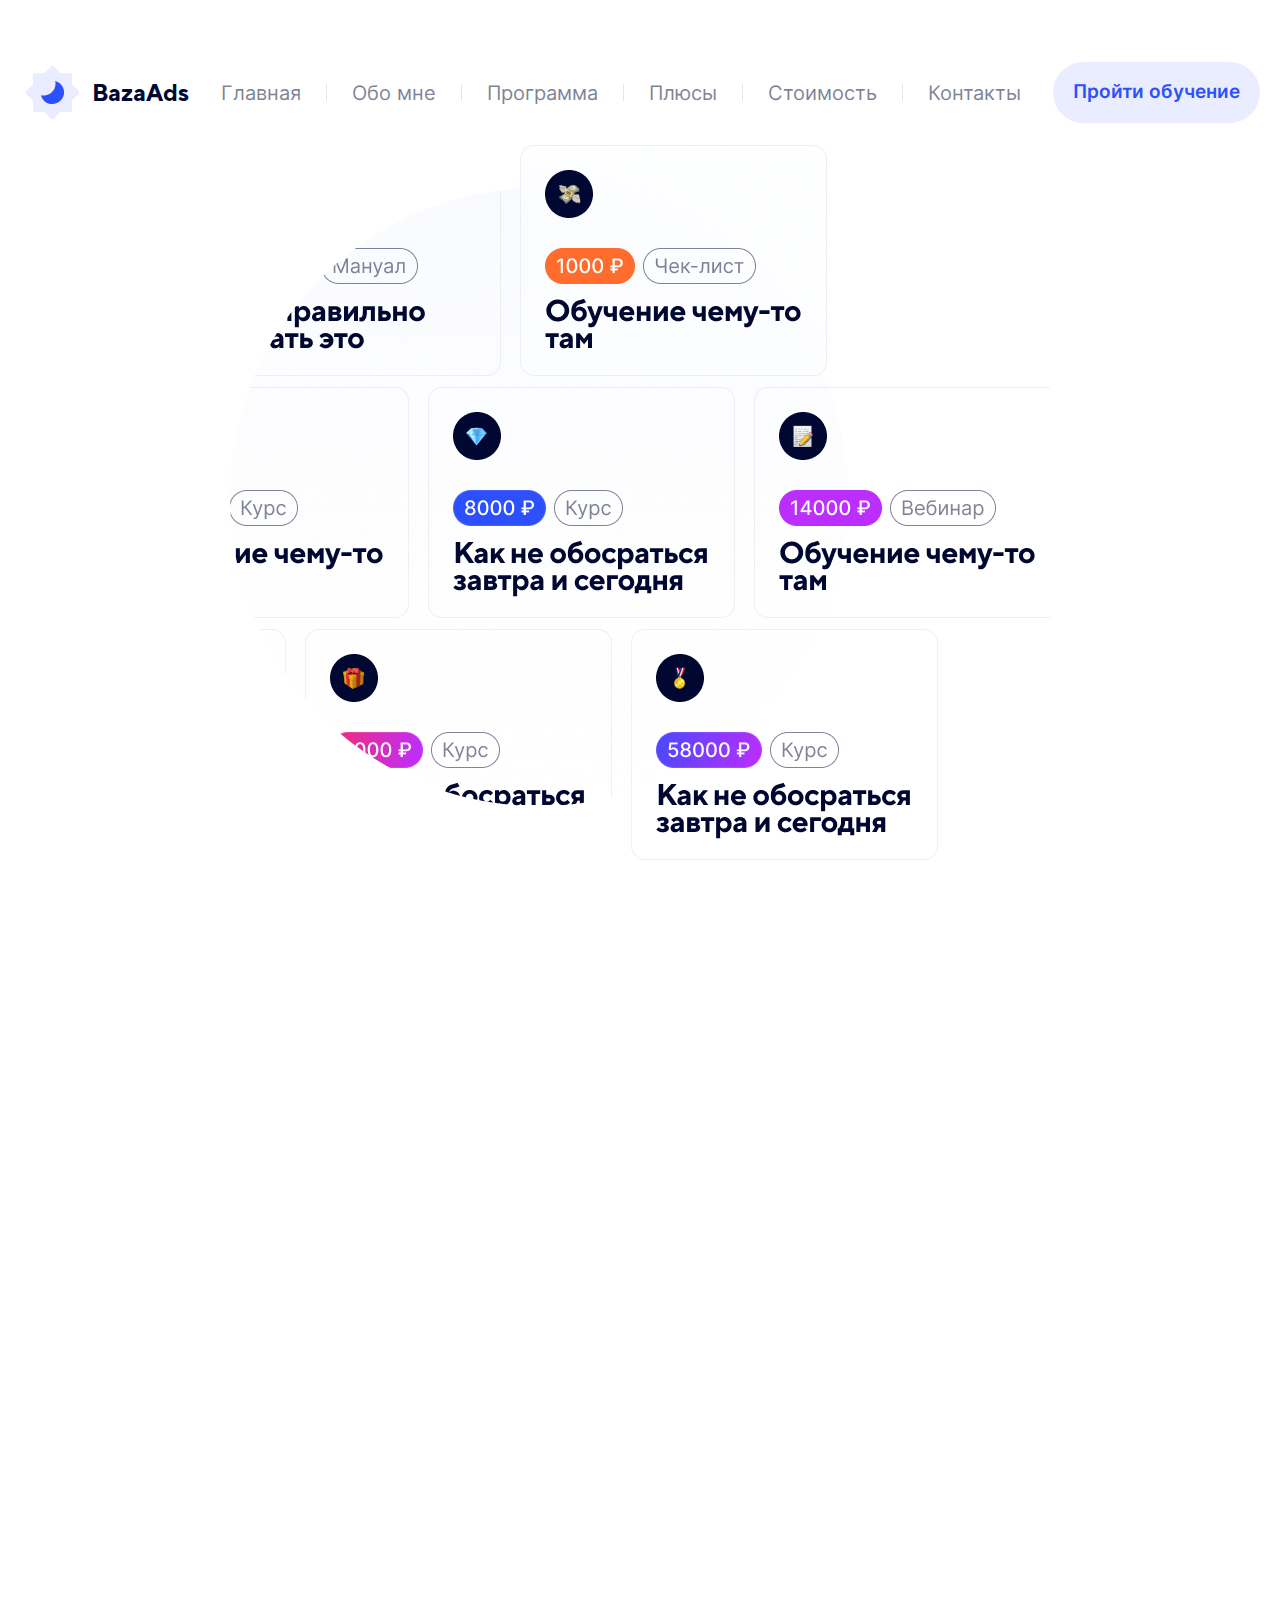
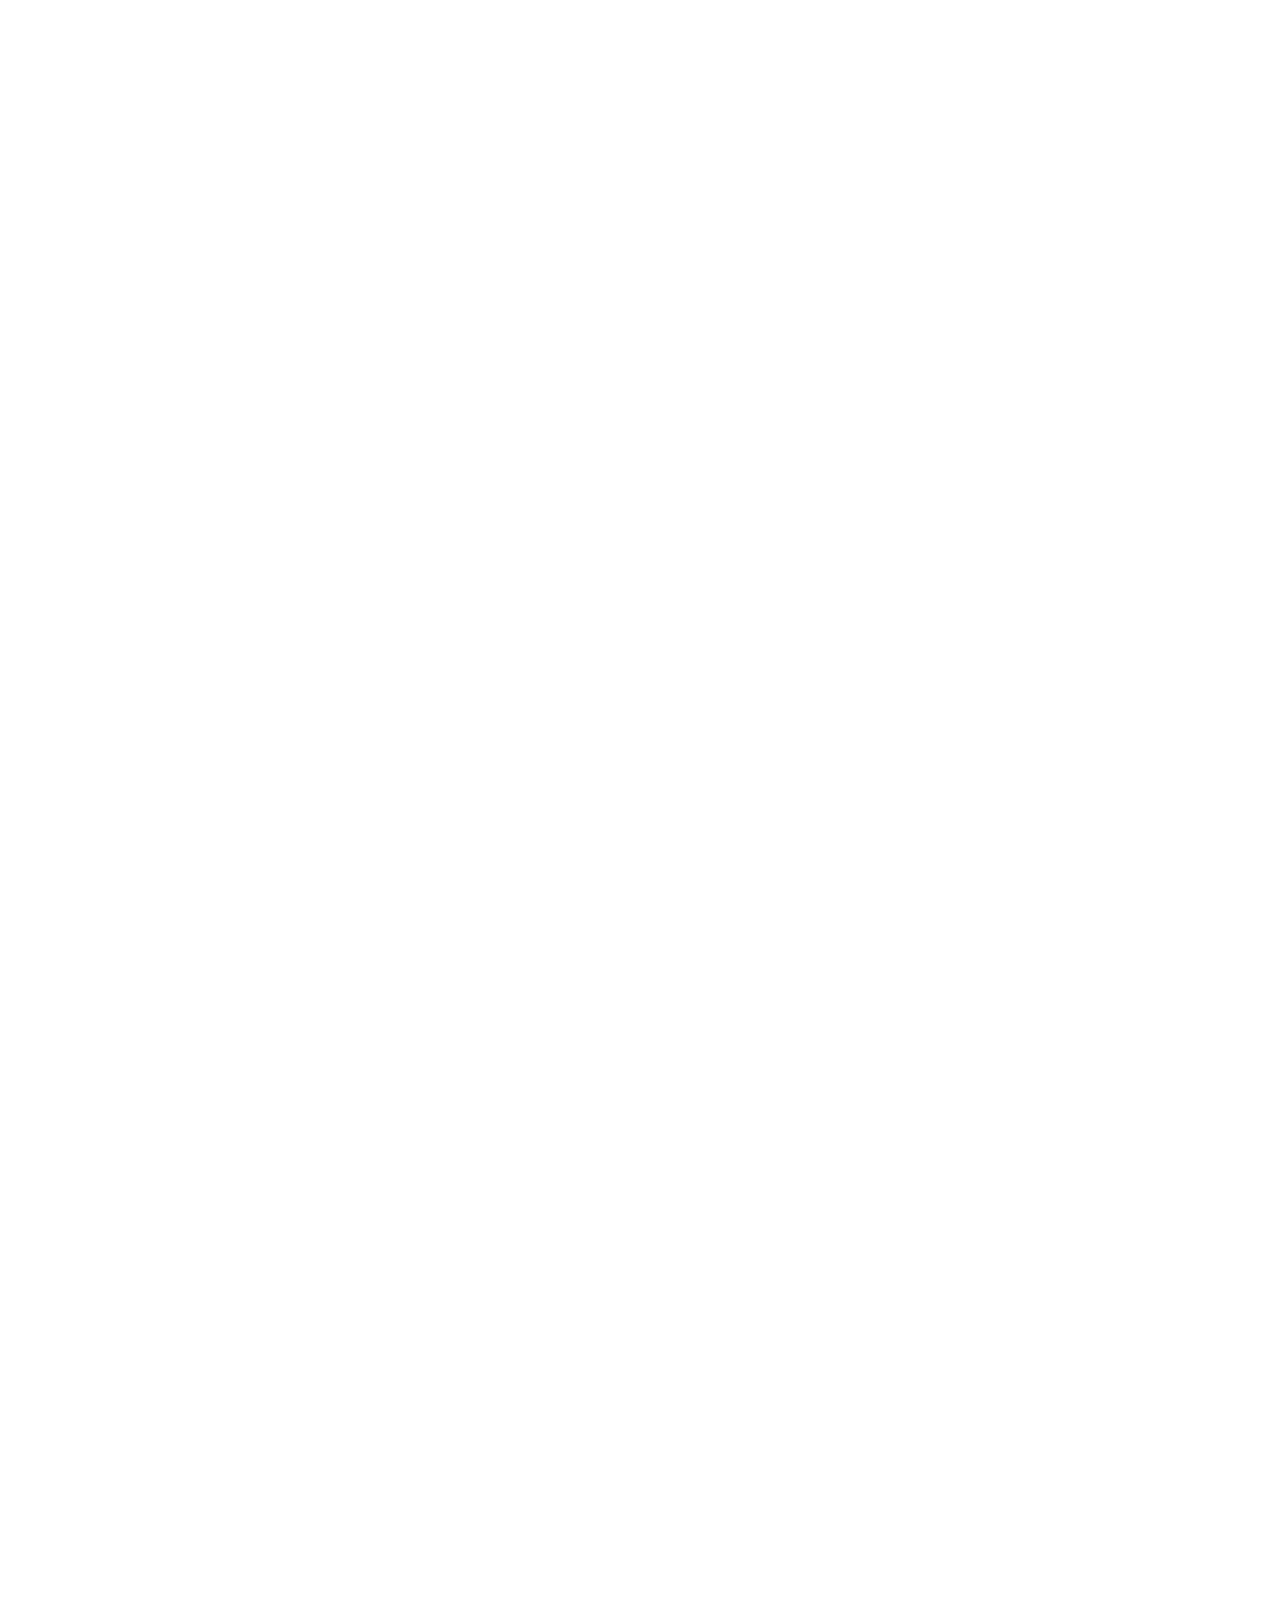
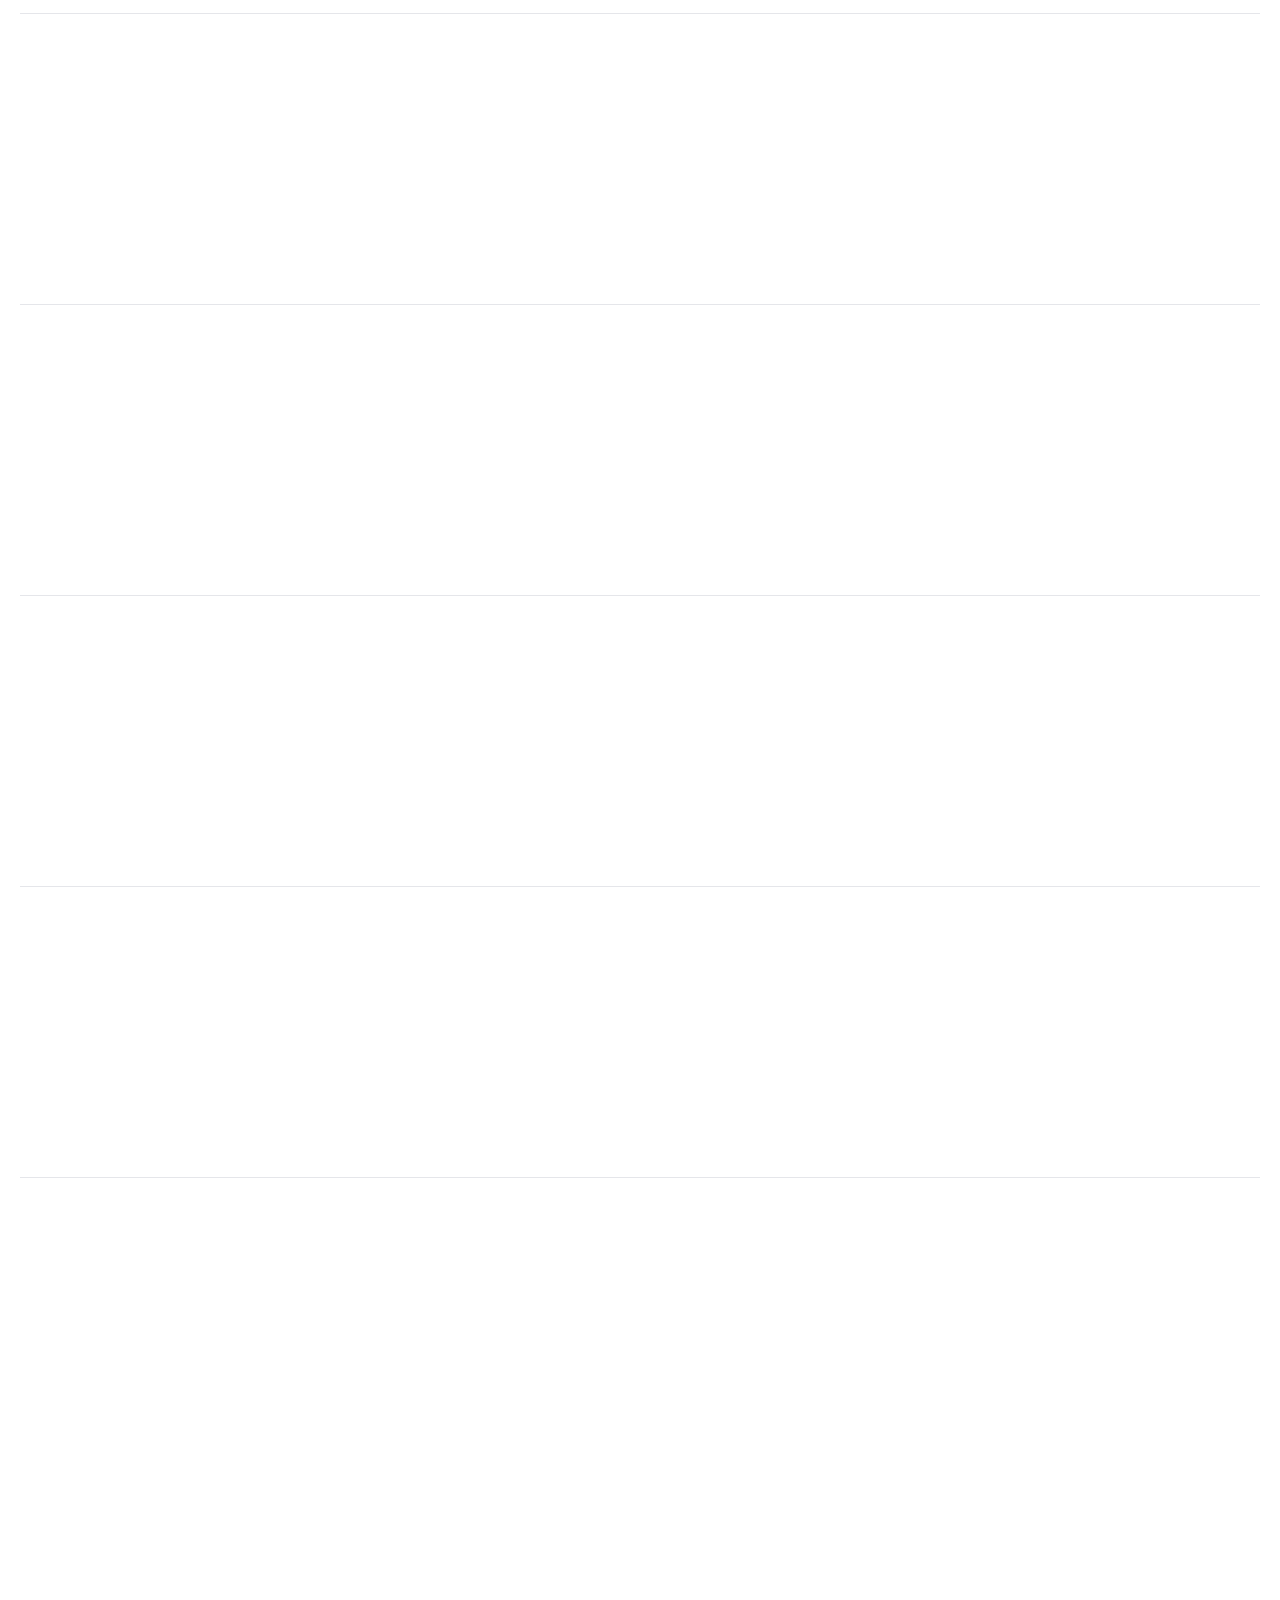
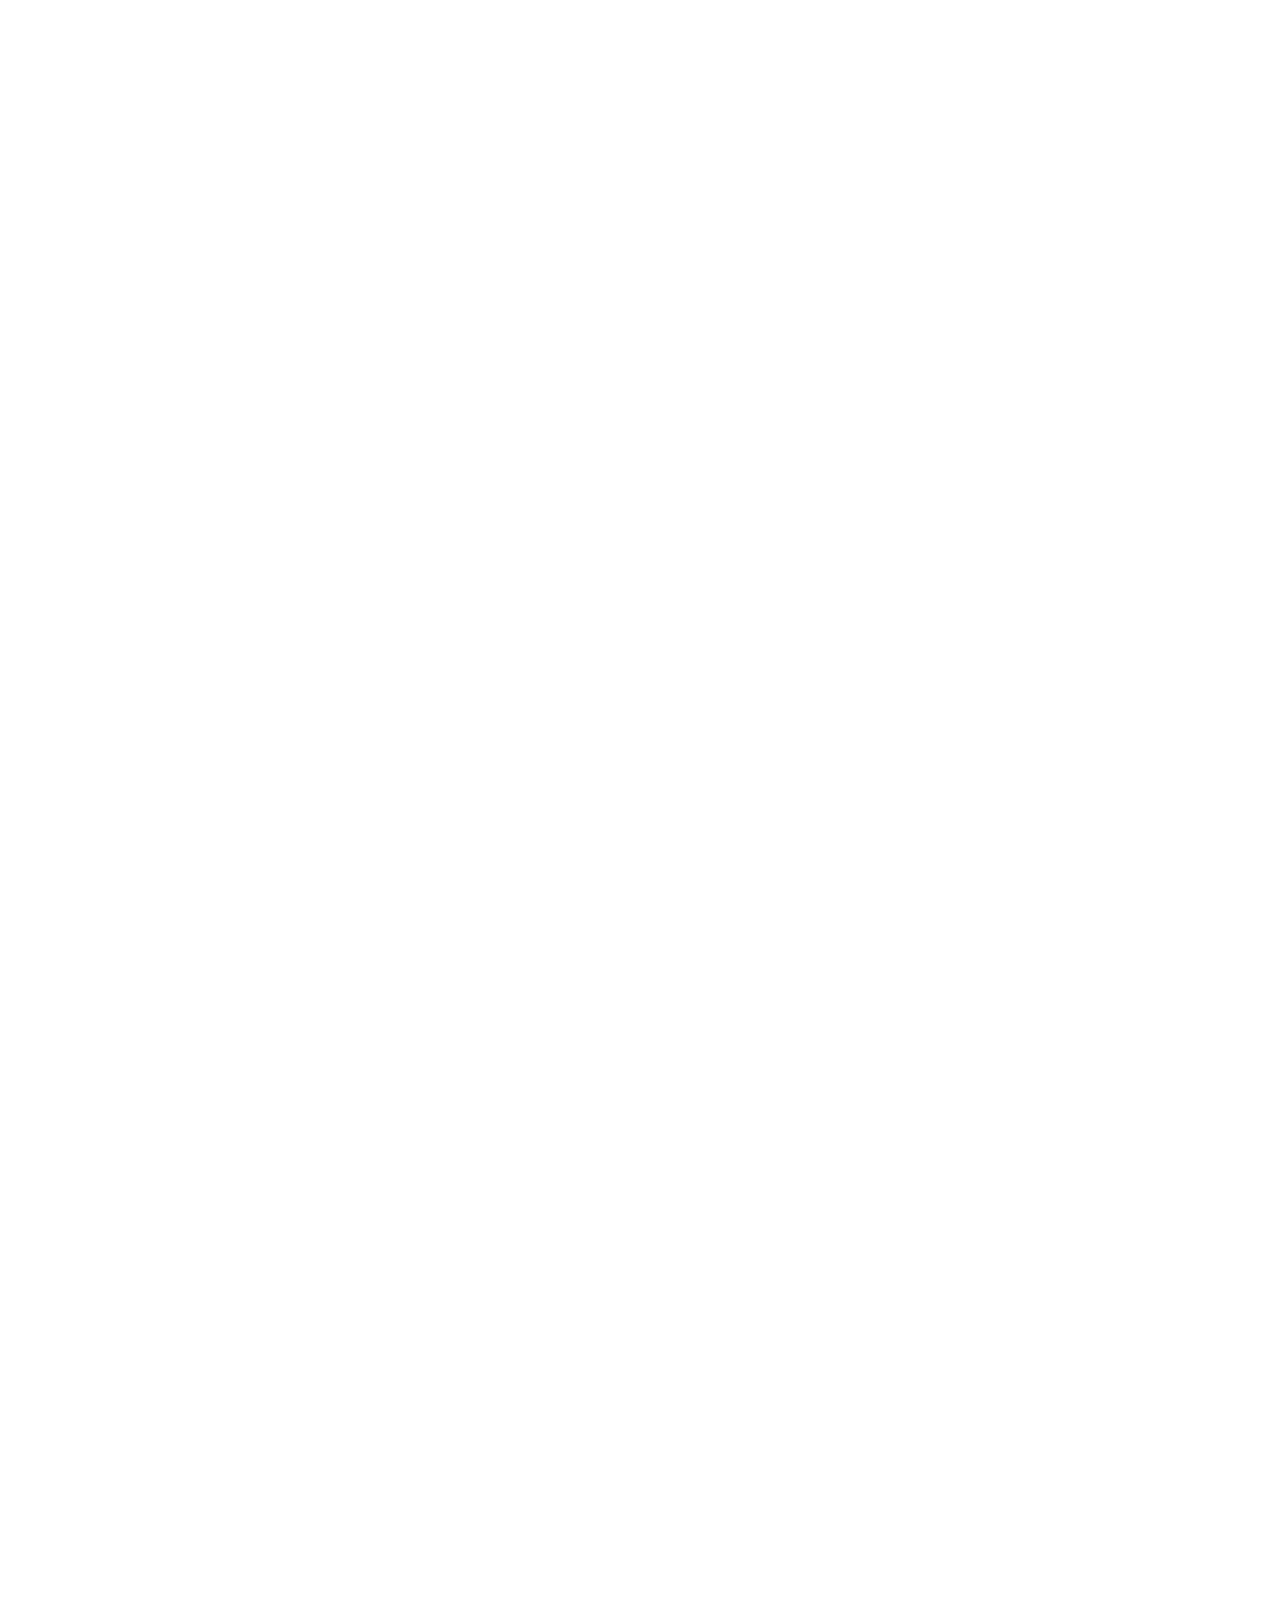
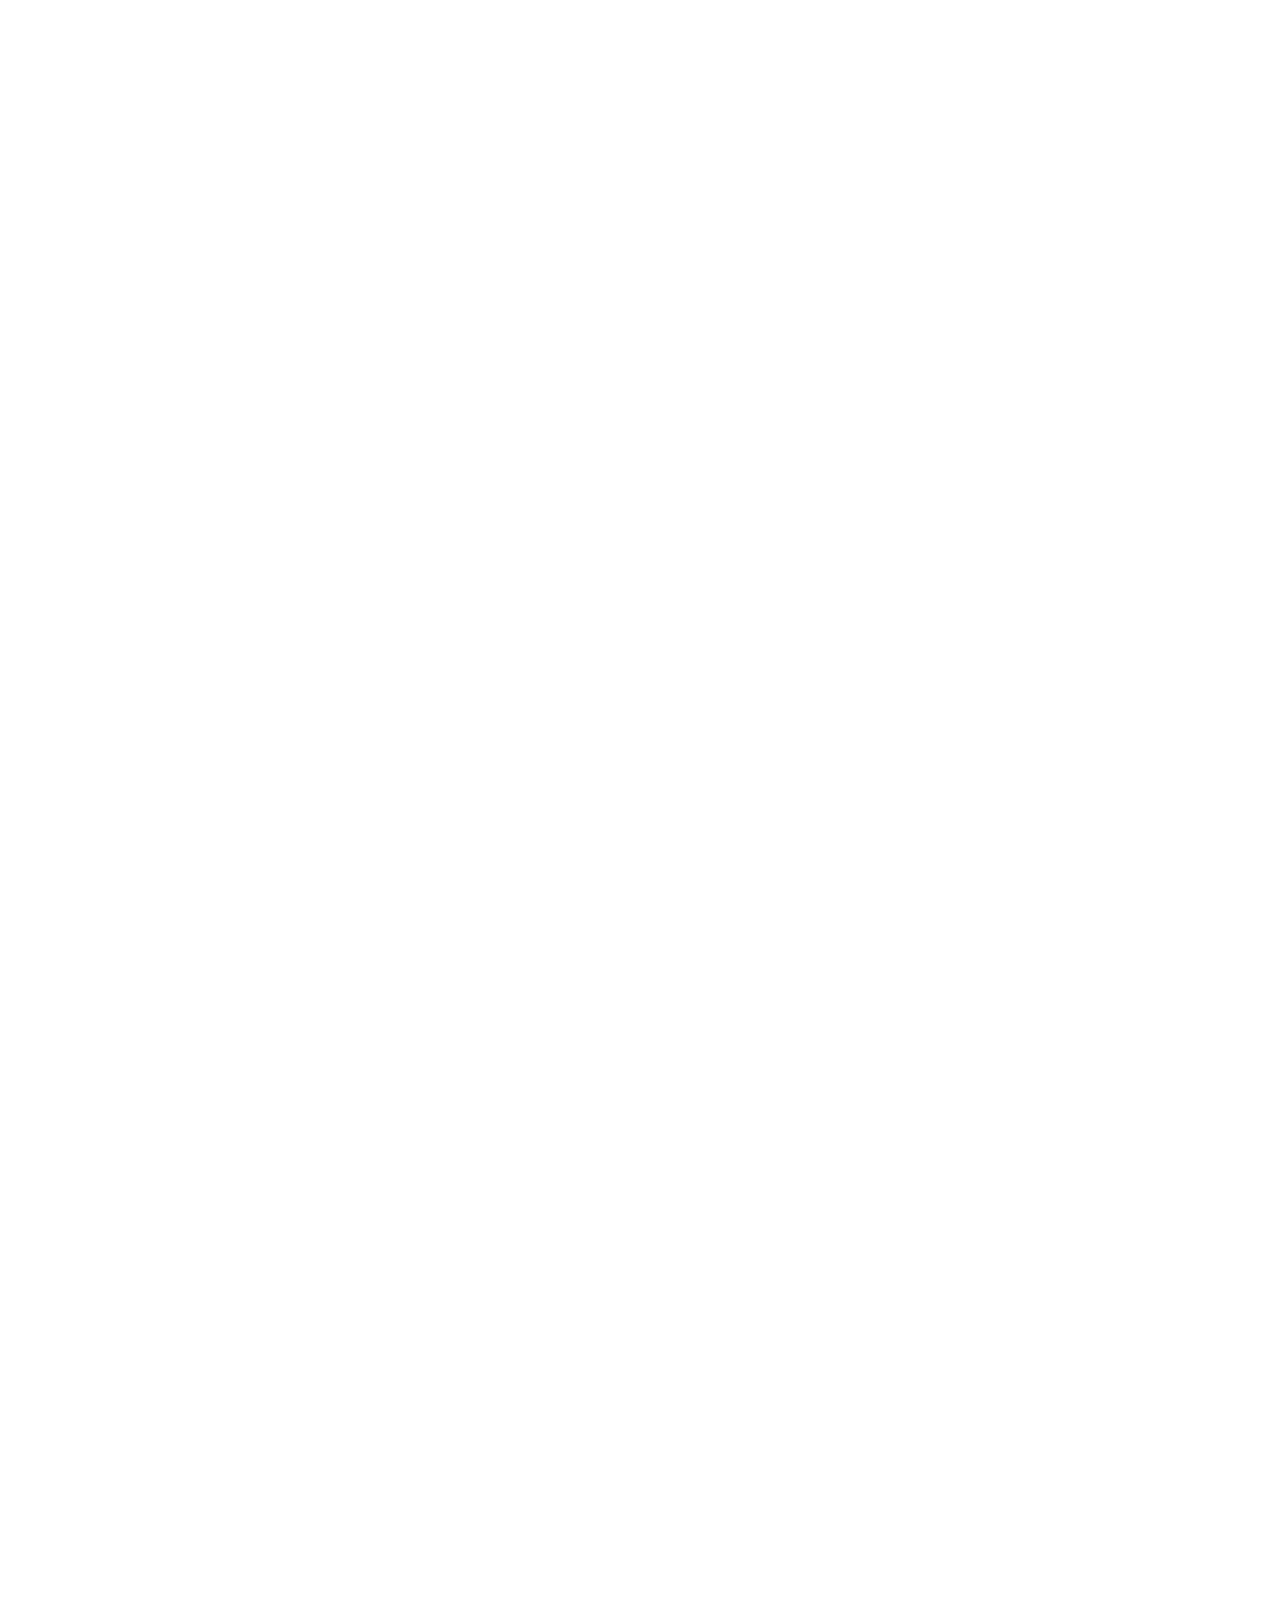
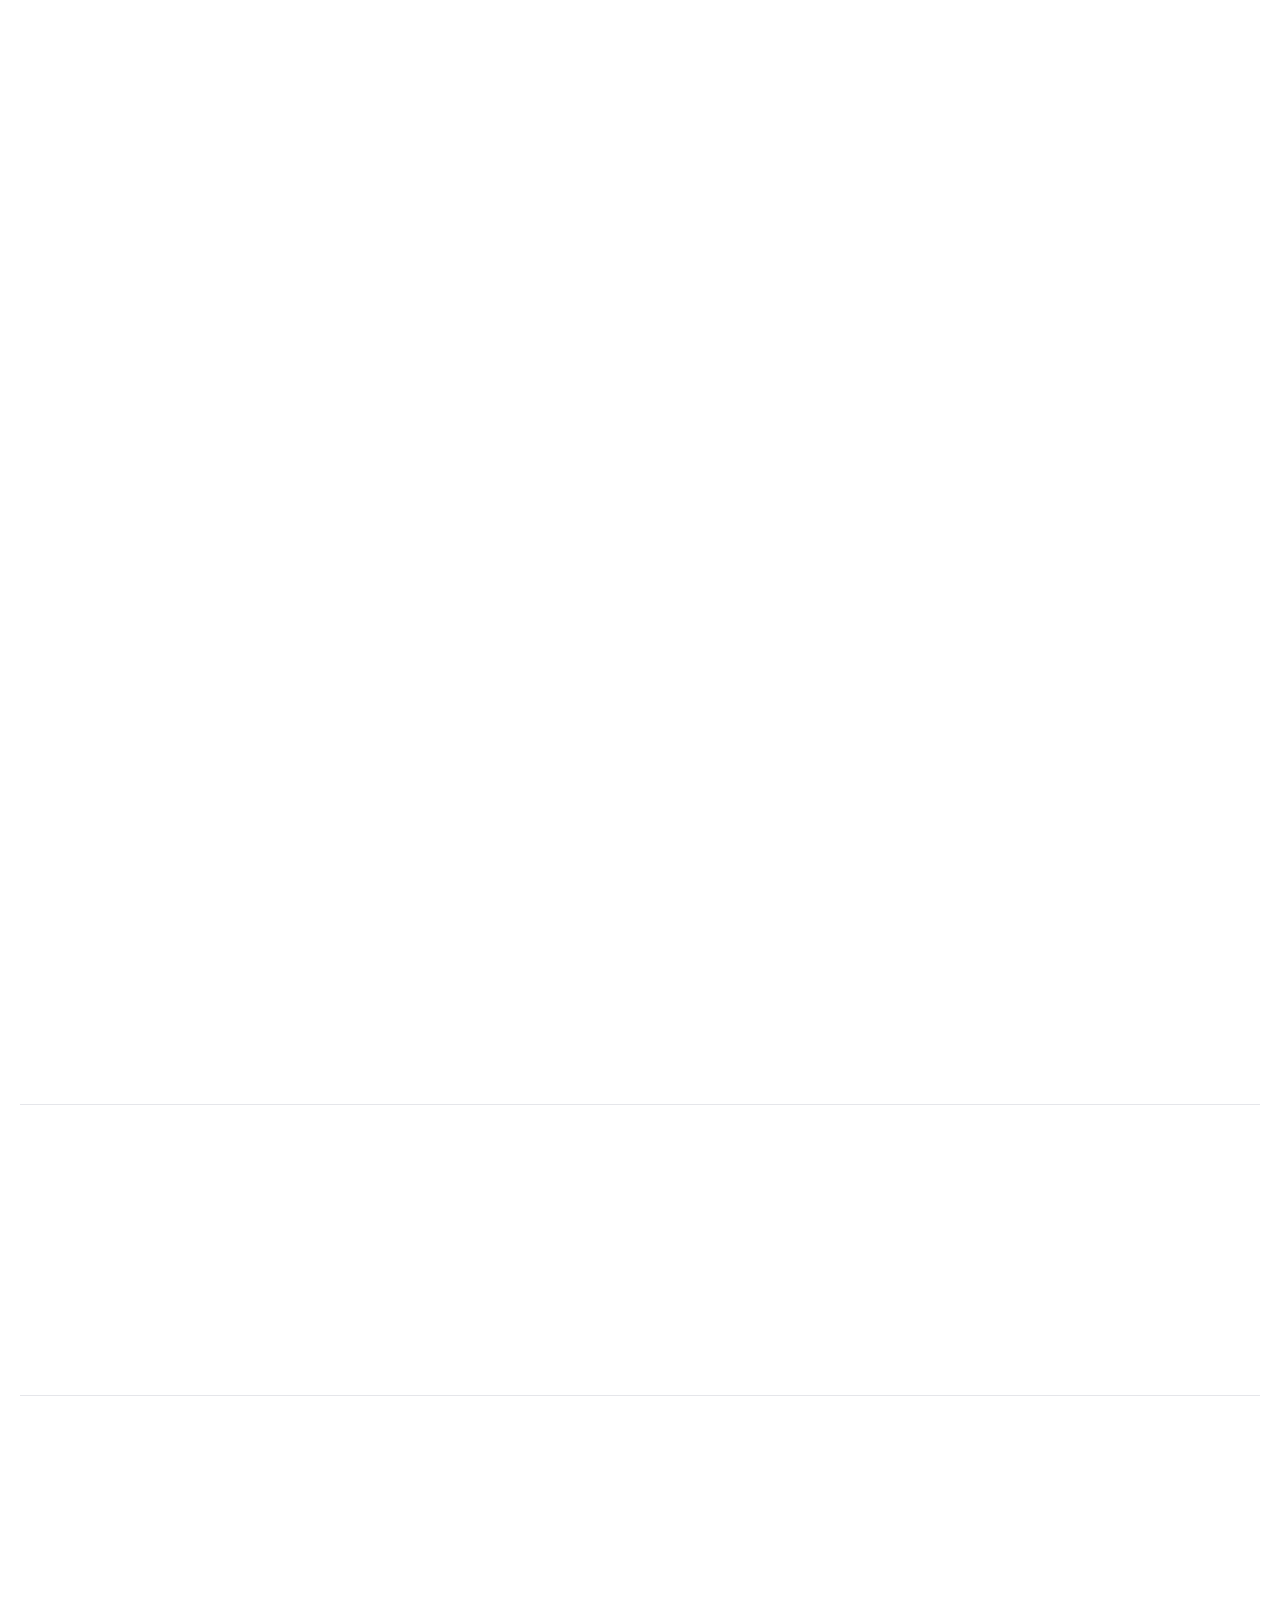
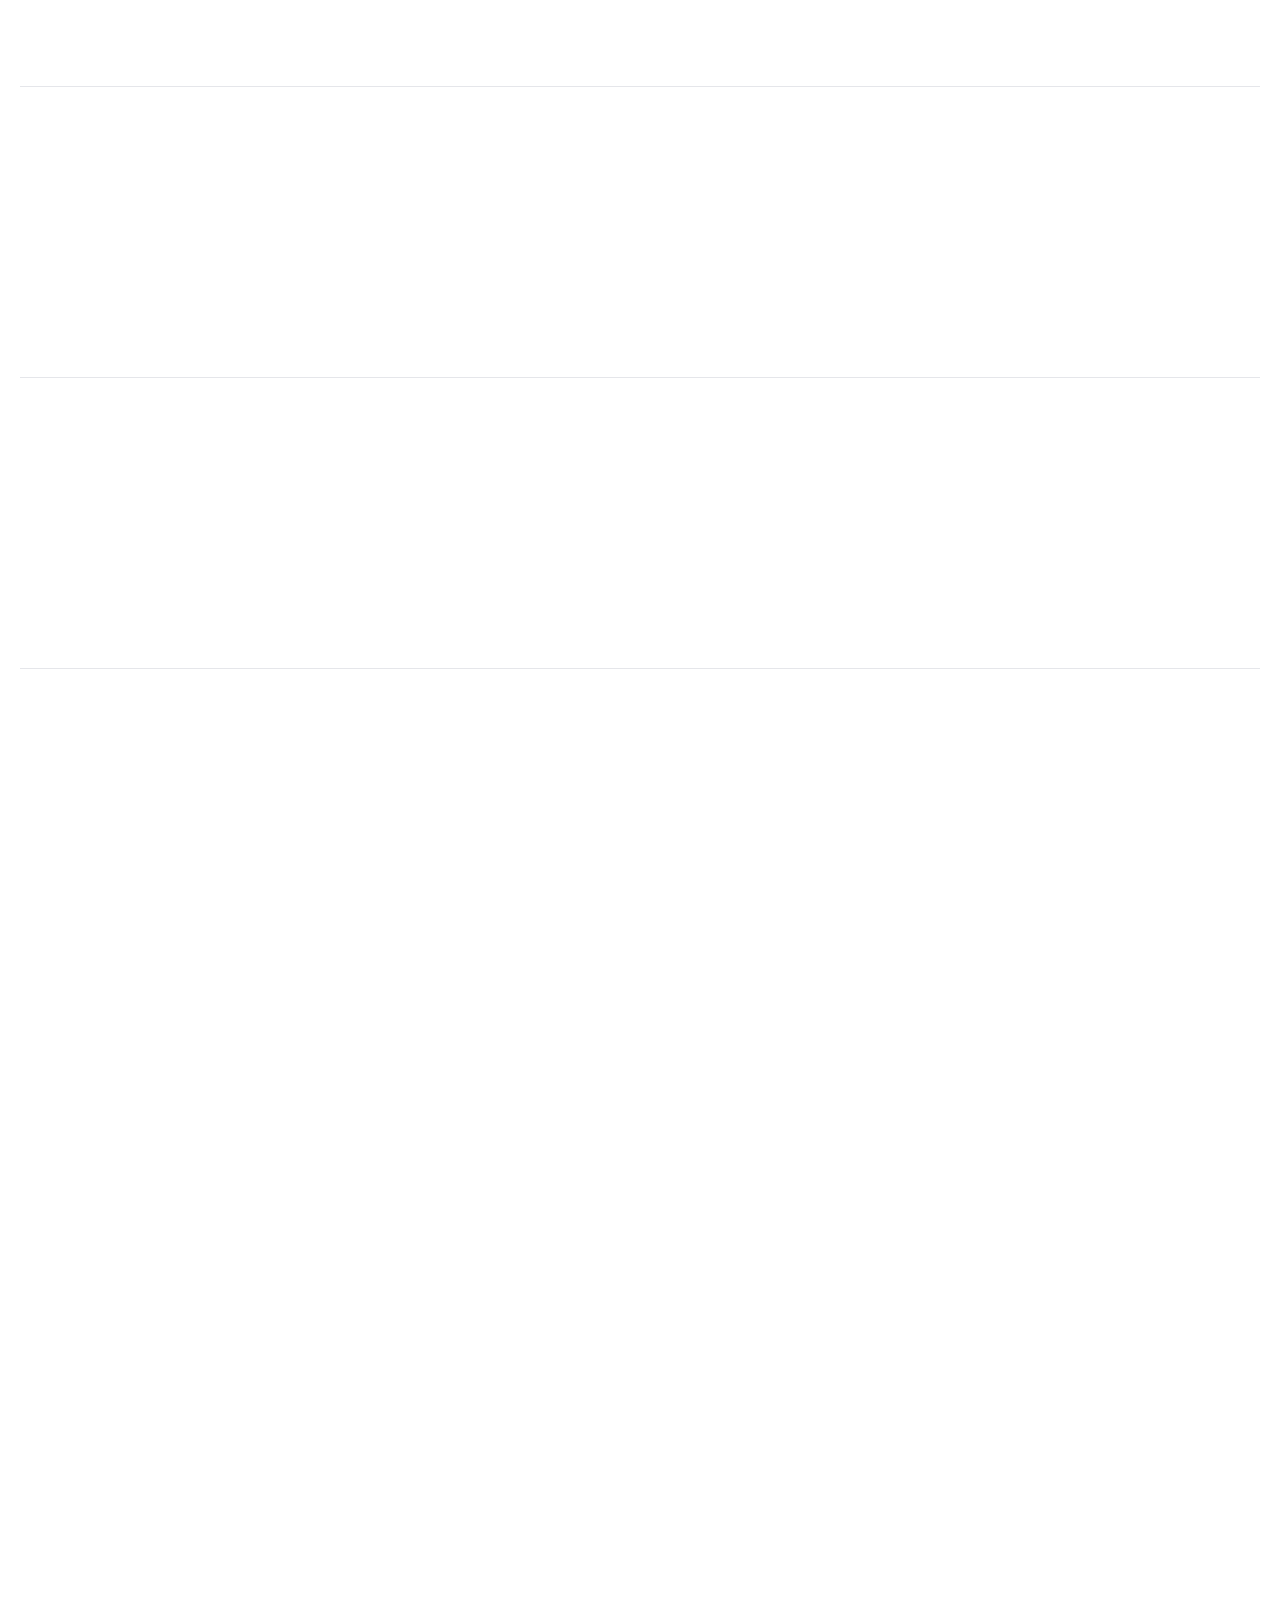
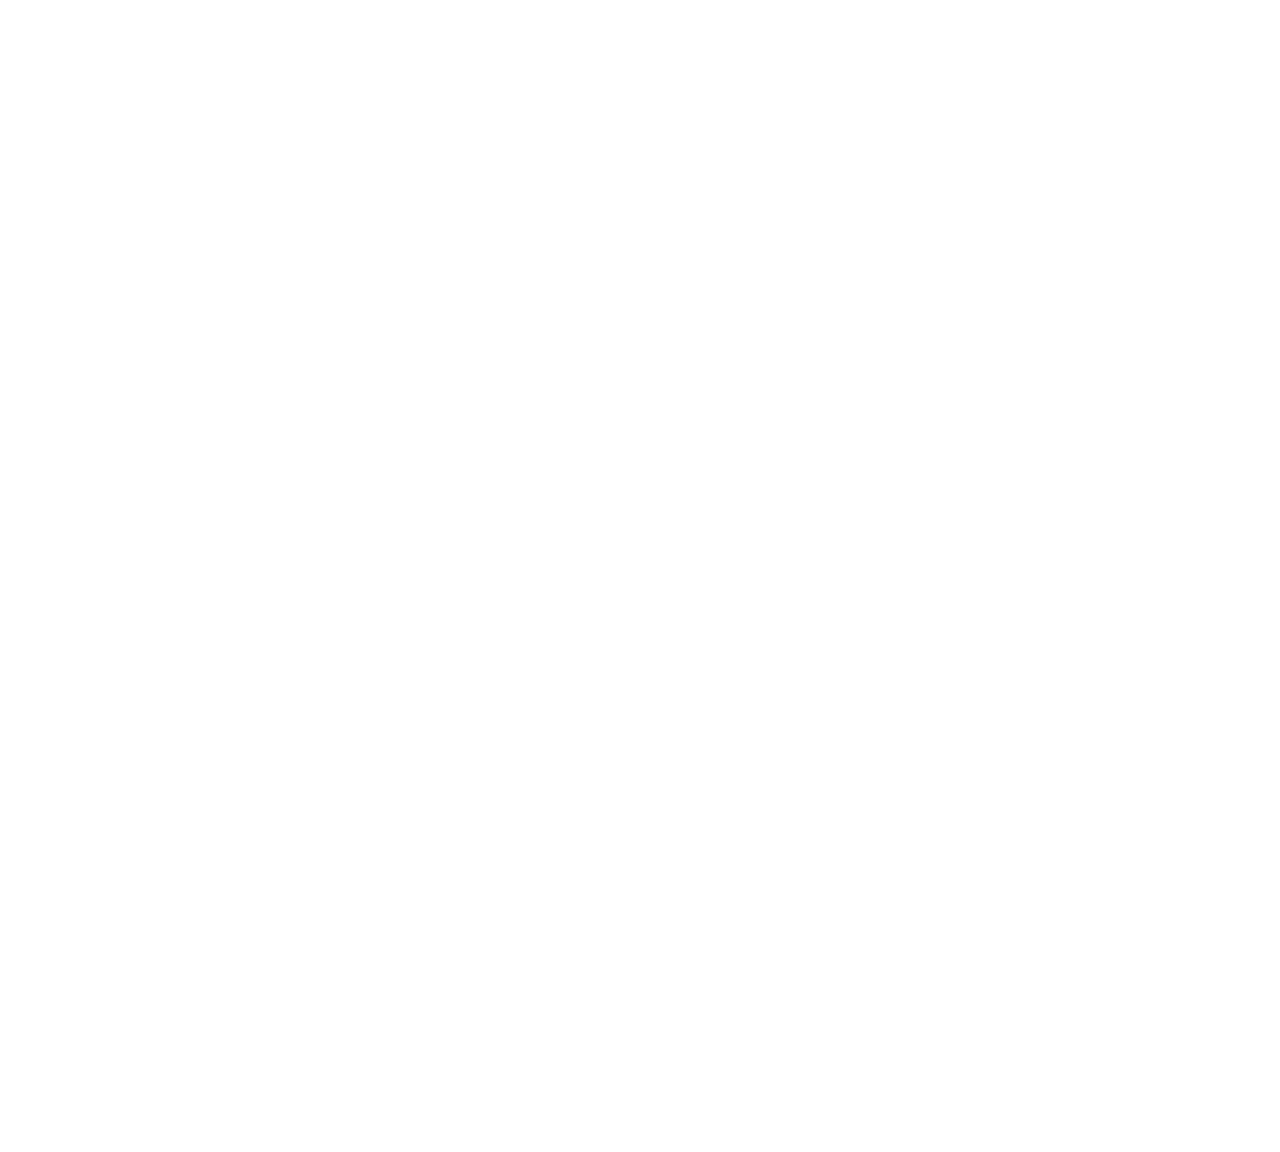
==== commit ff9d0065: "fixed hero" ====
--- a/index.html
+++ b/index.html
@@ -24,7 +24,7 @@
                         <span class="logo__text">BazaAds</span>
                     </div>
                 </div>
-                <div class="header__end">
+                <div class="header__middle">
                     <nav class="menu">
                         <ul class="menu__list">
                             <li class="menu__item">
@@ -32,7 +32,7 @@
                             </li>
                             <span class="menu__line"></span>
                             <li class="menu__item">
-                                <a class="menu__link" href="#" id="questions1">Обо мне</a>
+                                <a class="menu__link" href="#" id="info">Обо мне</a>
                             </li>
                             <span class="menu__line"></span>
                             <li class="menu__item">
@@ -52,6 +52,9 @@
                             </li>
                         </ul>
                     </nav>
+                </div>
+                <div class="header__end">
+                    <a class="btn btn_color_light_blue header__btn" href="#">Пройти обучение</a>
                 </div>
             </div>
         </header>
@@ -439,7 +442,7 @@
                                 </li>
                                 <span class="menu__line"></span>
                                 <li class="menu__item">
-                                    <a class="menu__link" href="#" id="questions1">Обо мне</a>
+                                    <a class="menu__link" href="#" id="info">Обо мне</a>
                                 </li>
                                 <span class="menu__line"></span>
                                 <li class="menu__item">
--- a/css/style.min.css
+++ b/css/style.min.css
@@ -1 +1 @@
-h1,h2,h3,h4,h5,h6,p,ul{margin:0;padding:0}ul{list-style-type:none}a{text-decoration:none}body{font-family:'Inter', sans-serif;font-size:20px;line-height:calc((30 / 20) * 100%)}.wrapper{overflow:hidden}.container{max-width:1580px;padding:0 20px;margin:0 auto}.logo{display:-webkit-box;display:-ms-flexbox;display:flex;-webkit-box-align:center;-ms-flex-align:center;align-items:center}.logo__img{margin-right:7px}.logo__text{font-family:'TT Norms Pro';color:#000831;font-size:24px;line-height:calc((24 / 36) * 100%);font-weight:700}.menu__list{display:-webkit-box;display:-ms-flexbox;display:flex;-webkit-box-align:center;-ms-flex-align:center;align-items:center}.menu__item{position:relative}.menu__item::after{content:'';position:absolute;left:0;top:0;width:100%;height:100%;border:1px solid rgba(0,8,49,0.08);-webkit-box-sizing:border-box;box-sizing:border-box;border-radius:25px;opacity:0;-webkit-transition:opacity .3s ease;transition:opacity .3s ease;z-index:-1}.menu__item:hover::after{opacity:1}.menu__link{display:inline-block;color:#000831;padding:5px 15px;opacity:0.5;-webkit-transition:color .3s ease, opacity .3s ease, text-shadow .3s ease;transition:color .3s ease, opacity .3s ease, text-shadow .3s ease}.menu__link:hover{color:#000831;text-shadow:0 0 0 #000831;opacity:1}.menu__line{display:block;margin:0 10px;width:1px;height:17px;background:#000831;opacity:0.1}.title{width:975px;color:#000831;font-family:'TT Norms Pro';font-weight:700;font-size:80px;line-height:calc((72 / 80) * 100%);letter-spacing:-0.5px}.subtitle{color:#000831;font-family:'TT Norms Pro';font-weight:700;font-size:30px;line-height:calc((30 / 27) * 100%);letter-spacing:-0.5px}.text{color:#000831;font-size:20px;line-height:calc((30 / 20) * 100%);opacity:0.5}.btn{display:inline-block;padding:20px 24px;border-radius:10px;font-weight:600;font-size:19px;line-height:calc((27 / 17) * 100%);-webkit-transition:opacity .3s ease;transition:opacity .3s ease}.btn:hover{color:#fff;opacity:.7}.btn_color_blue{color:#fff;background:#2D50FF;font-weight:700}.btn_color_blue:hover{color:#fff}.btn_color_light_blue{color:#2D50FF;background:rgba(45,80,255,0.1);font-weight:600}.btn_color_light_blue:hover{color:#2D50FF}.btn_gradient{color:#fff;background:-webkit-gradient(linear, left top, left bottom, from(#40B3E0), to(#1DA4D9));background:linear-gradient(180deg, #40B3E0 0%, #1DA4D9 100%);font-weight:700;font-size:19px;line-height:140%}.btn_gradient:hover{color:#fff}.header{padding:60px 0 10px 0}.header__container{display:-webkit-box;display:-ms-flexbox;display:flex;-webkit-box-align:center;-ms-flex-align:center;align-items:center;-webkit-box-pack:justify;-ms-flex-pack:justify;justify-content:space-between}.hero{padding:10px 0 125px 0}.hero__container{display:-webkit-box;display:-ms-flexbox;display:flex;-webkit-box-align:center;-ms-flex-align:center;align-items:center;-webkit-box-pack:justify;-ms-flex-pack:justify;justify-content:space-between}.hero__end{position:relative}.hero__title{font-size:96px;line-height:calc((86 / 96) * 100%)}.hero__text{margin-top:35px;width:542px}.hero__wrapper{display:-webkit-box;display:-ms-flexbox;display:flex;-webkit-box-align:center;-ms-flex-align:center;align-items:center;margin-top:45px}.hero__btn{margin-right:50px}.hero__elem{position:relative;display:-webkit-box;display:-ms-flexbox;display:flex;-webkit-box-align:center;-ms-flex-align:center;align-items:center;-webkit-box-pack:center;-ms-flex-pack:center;justify-content:center;width:48px;height:48px;background:#000831;border:4px solid #FDFEFF;border-radius:100%}.hero__elem:nth-child(2){left:-10px}.hero__elem:nth-child(3){left:-20px}.hero__elem-wrapper{display:-webkit-box;display:-ms-flexbox;display:flex;-webkit-box-align:center;-ms-flex-align:center;align-items:center}.hero__hor-line{display:inline-block;width:10px;height:1px;background:#C4C4C4}.hero__ver-line{display:inline-block;margin:0 20px;width:1px;height:18px;opacity:0.1;background:#000831}.hero__descr{color:#000831;opacity:0.5}.for-whom{padding:14px 0 111px 0}.for-whom__wrapper{display:-webkit-box;display:-ms-flexbox;display:flex;-webkit-box-align:center;-ms-flex-align:center;align-items:center;margin-top:86px;-webkit-box-pack:justify;-ms-flex-pack:justify;justify-content:space-between;-ms-flex-wrap:wrap;flex-wrap:wrap}.for-whom__item{padding:36px;margin-top:35px;margin-right:35px;background:rgba(249,250,254,0.6);border-radius:25px}.for-whom__item:last-child{margin-right:0}.for-whom__img{display:-webkit-box;display:-ms-flexbox;display:flex;-webkit-box-align:center;-ms-flex-align:center;align-items:center;-webkit-box-pack:center;-ms-flex-pack:center;justify-content:center;width:90px;height:90px;background:#000831;border-radius:100%}.for-whom__subtitle{margin-top:30px}.for-whom__text{margin-top:15px;width:600px}.program{padding:111px 0 90px 0}.program__wrapper{margin-top:86px}.program__line{height:1px;opacity:0.1;background:#000831}.program__item{padding:100px 0;display:-webkit-box;display:-ms-flexbox;display:flex;-webkit-box-align:center;-ms-flex-align:center;align-items:center;-webkit-box-pack:justify;-ms-flex-pack:justify;justify-content:space-between}.program__text{width:570px}.about{padding:90px 0 115px 0}.about__wrapper{margin-top:122px;display:-webkit-box;display:-ms-flexbox;display:flex;-webkit-box-align:center;-ms-flex-align:center;align-items:center;-webkit-box-pack:justify;-ms-flex-pack:justify;justify-content:space-between;-ms-flex-wrap:wrap;flex-wrap:wrap}.about__item{margin-top:50px}.about__item:nth-child(1),.about__item:nth-child(2){margin-top:0}.about__img{display:-webkit-box;display:-ms-flexbox;display:flex;-webkit-box-align:center;-ms-flex-align:center;align-items:center;-webkit-box-pack:center;-ms-flex-pack:center;justify-content:center;width:90px;height:90px;background:#000831;border-radius:100%}.about__subtitle{margin-top:30px}.about__text{margin-top:15px;width:680px}.info{padding:115px 0 95px 0}.info__title{position:relative;width:1400px;text-align:center;font-size:96px;line-height:calc((86 / 96) * 100%);margin:0 auto}.info__title::after{content:'';position:absolute;top:50%;left:-75px;width:67px;height:67px;background:url(../icons/fb1.svg) center center no-repeat}.info__title::before{content:'';position:absolute;top:60%;right:-60px;width:88px;height:88px;background:url(../icons/fb2.svg) center center no-repeat}.info__text{margin:35px auto 0 auto;width:700px;text-align:center}.info__btns{margin-top:35px;text-align:center}.info__btn:first-child{margin-right:10px}.results{padding:95px 0 110px 0}.results__wrapper{margin-top:122px;display:-webkit-box;display:-ms-flexbox;display:flex;-webkit-box-align:center;-ms-flex-align:center;align-items:center;-webkit-box-pack:justify;-ms-flex-pack:justify;justify-content:space-between;-ms-flex-wrap:wrap;flex-wrap:wrap}.results__item{margin-top:70px}.results__item:nth-child(1),.results__item:nth-child(2){margin-top:0}.results__img{display:-webkit-box;display:-ms-flexbox;display:flex;-webkit-box-align:center;-ms-flex-align:center;align-items:center;-webkit-box-pack:center;-ms-flex-pack:center;justify-content:center;width:90px;height:90px;background:#000831;border-radius:100%}.results__subtitle{margin-top:30px}.results__text{margin-top:15px;width:680px}.student-results{padding:110px 0 185px 0}.student-results__title{width:990px}.student-results__wrapper{margin-top:150px;display:-webkit-box;display:-ms-flexbox;display:flex;-webkit-box-align:center;-ms-flex-align:center;align-items:center;-webkit-box-pack:justify;-ms-flex-pack:justify;justify-content:space-between}.student-results__student-name{margin-top:20px;color:#000831;font-family:'TT Norms Pro';font-weight:700;font-size:30px;line-height:calc((30 / 27) * 100%);letter-spacing:-0.5px}.student-results__student-descr{margin-top:10px;color:#000831;opacity:0.5}.student-results__line{height:250px;width:1px;background:#000831;opacity:.1}.student-results__text{width:920px;color:#000831;font-family:'TT Norms Pro';font-size:30px;line-height:calc((40 / 30) * 100%);letter-spacing:-0.5px;opacity:0.8}.answers{padding:185px 0 185px 0}.answers__wrapper{margin-top:86px}.answers__line{height:1px;opacity:0.1;background:#000831}.answers__item{padding:100px 0;display:-webkit-box;display:-ms-flexbox;display:flex;-webkit-box-align:center;-ms-flex-align:center;align-items:center;-webkit-box-pack:justify;-ms-flex-pack:justify;justify-content:space-between}.answers__text{width:570px}.enrollment{padding:185px 0 160px 0}.enrollment__wrapper{display:-webkit-box;display:-ms-flexbox;display:flex;-webkit-box-align:center;-ms-flex-align:center;align-items:center;-webkit-box-pack:justify;-ms-flex-pack:justify;justify-content:space-between;-ms-flex-wrap:wrap;flex-wrap:wrap}.enrollment__title{width:650px}.enrollment__text{margin-top:25px;width:560px}.enrollment__price{margin-right:16px;color:#000831;font-weight:700;font-size:36px;line-height:calc((54 / 36) * 100%)}.enrollment__price-wrapper{margin-top:45px;display:-webkit-box;display:-ms-flexbox;display:flex;-webkit-box-align:center;-ms-flex-align:center;align-items:center}.enrollment__price-wrapper span:last-child{color:#000831;opacity:0.5}.enrollment__end{width:760px}.enrollment__input{padding:20px 24px 20px 23px;width:370px;background:#FAFCFE;border:1px solid #E7F0F9;-webkit-box-sizing:border-box;box-sizing:border-box;border-radius:10px;margin-top:20px;outline:none}.enrollment__input::-webkit-input-placeholder{color:#000831}.enrollment__input:-ms-input-placeholder{color:#000831}.enrollment__input::-ms-input-placeholder{color:#000831}.enrollment__input::placeholder{color:#000831}.enrollment__input-name{display:block;padding:20px 24px 20px 23px;width:760px;color:#000831;background:#FAFCFE;border:1px solid #E7F0F9;border-radius:10px;outline:none}.enrollment__input-name::-webkit-input-placeholder{color:#000831}.enrollment__input-name:-ms-input-placeholder{color:#000831}.enrollment__input-name::-ms-input-placeholder{color:#000831}.enrollment__input-name::placeholder{color:#000831}.enrollment__btn{margin-top:35px}#phone{background:url("../img/enrollment/rus.svg") no-repeat left center;padding-left:70px;background-position-x:23px}.questions{padding:160px 0 125px 0;text-align:center}.questions__title{position:relative;margin:0 auto}.questions__title::after{content:'';position:absolute;top:200%;left:-175px;width:65px;height:65px;background:url(../icons/tg1.svg) center center no-repeat}.questions__title::before{content:'';position:absolute;top:225%;right:-175px;width:94px;height:94px;background:url(../icons/tg2.svg) center center no-repeat}.questions__text{width:700px;margin:25px auto 0 auto}.questions__btn{margin-top:35px}.footer{padding:125px 0 100px 0}.footer__wrapper{display:-webkit-box;display:-ms-flexbox;display:flex;-webkit-box-align:center;-ms-flex-align:center;align-items:center;-webkit-box-pack:justify;-ms-flex-pack:justify;justify-content:space-between}.footer__text{margin-top:25px;width:540px}@media (max-width: 1449px){.title{font-size:64px}.hero__end{right:0}.for-whom__wrapper{-webkit-box-orient:vertical;-webkit-box-direction:normal;-ms-flex-direction:column;flex-direction:column;-webkit-box-pack:center;-ms-flex-pack:center;justify-content:center;text-align:center}.for-whom__item{margin-right:0}.for-whom__img{margin:0 auto}.program__item{padding:100px 15px}.about__item{margin:50px auto 50px auto}.about__text{width:500px}.info__title{width:1000px;font-size:80px}.results__item{margin:70px auto 0 auto}.results__text{width:500px}.student-results__wrapper{-webkit-box-orient:vertical;-webkit-box-direction:normal;-ms-flex-direction:column;flex-direction:column;-webkit-box-pack:center;-ms-flex-pack:center;justify-content:center}.student-results__line{display:none}.student-results__start{text-align:center}.student-results__text{margin-top:15px;text-align:center}.enrollment__wrapper{-webkit-box-pack:center;-ms-flex-pack:center;justify-content:center;text-align:center}.enrollment__price-wrapper{-webkit-box-pack:center;-ms-flex-pack:center;justify-content:center}.enrollment__form{margin-top:50px}.enrollment__text{margin:25px auto 0 auto}}@media (max-width: 1300px){.hero__container{-webkit-box-orient:vertical;-webkit-box-direction:normal;-ms-flex-direction:column;flex-direction:column}.hero__start{-webkit-box-ordinal-group:3;-ms-flex-order:2;order:2;margin-top:50px}.hero__end{-webkit-box-ordinal-group:2;-ms-flex-order:1;order:1}.hero__title{text-align:center}.hero__text{text-align:center;margin:35px auto 0 auto}.hero__wrapper{-webkit-box-pack:center;-ms-flex-pack:center;justify-content:center}.questions__title::after{left:40px}.questions__title::before{right:90px}}@media (max-width: 1050px){.title{width:auto;font-size:50px}.header__container{-webkit-box-orient:vertical;-webkit-box-direction:normal;-ms-flex-direction:column;flex-direction:column}.header__end{margin-top:25px}.program__item{-webkit-box-orient:vertical;-webkit-box-direction:normal;-ms-flex-direction:column;flex-direction:column;text-align:center}.program__text{margin-top:25px}.about__wrapper{-webkit-box-orient:vertical;-webkit-box-direction:normal;-ms-flex-direction:column;flex-direction:column;text-align:center}.about__img{margin:0 auto}.info__title{width:750px;font-size:60px}.results__wrapper{-webkit-box-orient:vertical;-webkit-box-direction:normal;-ms-flex-direction:column;flex-direction:column;text-align:center}.results__item:nth-of-type(2){margin-top:70px}.results__img{margin:0 auto}.student-results__text{width:750px}.answers__item{-webkit-box-orient:vertical;-webkit-box-direction:normal;-ms-flex-direction:column;flex-direction:column;text-align:center}.answers__text{margin-top:25px}.footer__wrapper{-webkit-box-orient:vertical;-webkit-box-direction:normal;-ms-flex-direction:column;flex-direction:column}.footer__end{margin-top:25px}.footer__text{text-align:center;margin:25px auto 0 auto}}@media (max-width: 920px){.title{font-size:40px}.menu__list{-ms-flex-wrap:wrap;flex-wrap:wrap}.menu__item{margin:0 auto}.student-results__text{width:auto}.info__title{width:auto;font-size:50px}.info__title::after,.info__title::before{display:none}.info__text{width:auto}.questions__title{width:auto;font-size:50px}.questions__title::after,.questions__title::before{display:none}.questions__text{width:auto}}@media (max-width: 870px){.hero__img{width:100%;max-width:800px}.hero__wrapper{-webkit-box-orient:vertical;-webkit-box-direction:normal;-ms-flex-direction:column;flex-direction:column}.hero__elem-wrapper{margin-top:25px}.hero__btn{margin-right:0}.enrollment__input{width:48%}.enrollment__input-name{width:100%}.for-whom__text{width:auto}}@media (max-width: 600px){.title{font-size:30px}.subtitle{font-size:25px}.text{font-size:18px}.hero__text{width:auto}.info__btns{-webkit-box-orient:vertical;-webkit-box-direction:normal;-ms-flex-direction:column;flex-direction:column}.info__btn:last-child{margin-top:25px}.program__text,.about__text,.results__text,.answers__text,.enrollment__text{width:auto}.footer__text{width:auto}}@media (max-width: 540px){.enrollment__input{width:100%}}
+h1,h2,h3,h4,h5,h6,p,ul{margin:0;padding:0}ul{list-style-type:none}a{text-decoration:none}body{font-family:'Inter', sans-serif;font-size:20px;line-height:calc((30 / 20) * 100%)}.wrapper{overflow:hidden}.container{max-width:1580px;padding:0 20px;margin:0 auto}.logo{display:-webkit-box;display:-ms-flexbox;display:flex;-webkit-box-align:center;-ms-flex-align:center;align-items:center}.logo__img{margin-right:7px}.logo__text{font-family:'TT Norms Pro';color:#000831;font-size:24px;line-height:calc((24 / 36) * 100%);font-weight:700}.menu__list{display:-webkit-box;display:-ms-flexbox;display:flex;-webkit-box-align:center;-ms-flex-align:center;align-items:center}.menu__item{position:relative}.menu__item::after{content:'';position:absolute;left:0;top:0;width:100%;height:100%;border:1px solid rgba(0,8,49,0.08);-webkit-box-sizing:border-box;box-sizing:border-box;border-radius:25px;opacity:0;-webkit-transition:opacity .3s ease;transition:opacity .3s ease;z-index:-1}.menu__item:hover::after{opacity:1}.menu__link{display:inline-block;color:#000831;padding:5px 15px;opacity:0.5;-webkit-transition:color .3s ease, opacity .3s ease, text-shadow .3s ease;transition:color .3s ease, opacity .3s ease, text-shadow .3s ease}.menu__link:hover{color:#000831;text-shadow:0 0 0 #000831;opacity:1}.menu__line{display:block;margin:0 10px;width:1px;height:17px;background:#000831;opacity:0.1}.title{width:975px;color:#000831;font-family:'TT Norms Pro';font-weight:700;font-size:80px;line-height:calc((72 / 80) * 100%);letter-spacing:-0.5px}.subtitle{color:#000831;font-family:'TT Norms Pro';font-weight:700;font-size:30px;line-height:calc((30 / 27) * 100%);letter-spacing:-0.5px}.text{color:#000831;font-size:20px;line-height:calc((30 / 20) * 100%);opacity:0.5}.btn{display:inline-block;padding:20px 24px;border-radius:10px;font-weight:600;font-size:19px;line-height:calc((27 / 17) * 100%);-webkit-transition:opacity .3s ease;transition:opacity .3s ease}.btn:hover{color:#fff;opacity:.7}.btn_color_blue{color:#fff;background:#2D50FF;font-weight:700}.btn_color_blue:hover{color:#fff}.btn_color_light_blue{color:#2D50FF;background:rgba(45,80,255,0.1);font-weight:600}.btn_color_light_blue:hover{color:#2D50FF}.btn_gradient{color:#fff;background:-webkit-gradient(linear, left top, left bottom, from(#40B3E0), to(#1DA4D9));background:linear-gradient(180deg, #40B3E0 0%, #1DA4D9 100%);font-weight:700;font-size:19px;line-height:140%}.btn_gradient:hover{color:#fff}.header{padding:60px 0 10px 0}.header__container{display:-webkit-box;display:-ms-flexbox;display:flex;-webkit-box-align:center;-ms-flex-align:center;align-items:center;-webkit-box-pack:justify;-ms-flex-pack:justify;justify-content:space-between}.header__btn{padding:15px 20px;border-radius:50px}.hero{padding:10px 0 125px 0}.hero__container{display:-webkit-box;display:-ms-flexbox;display:flex;-webkit-box-align:center;-ms-flex-align:center;align-items:center;-webkit-box-pack:justify;-ms-flex-pack:justify;justify-content:space-between}.hero__end{position:relative;left:-150px}.hero__img{width:700px}.hero__title{font-size:96px;line-height:calc((86 / 96) * 100%)}.hero__text{margin-top:35px;width:542px}.hero__wrapper{display:-webkit-box;display:-ms-flexbox;display:flex;-webkit-box-align:center;-ms-flex-align:center;align-items:center;margin-top:45px}.hero__btn{margin-right:50px}.hero__elem{position:relative;display:-webkit-box;display:-ms-flexbox;display:flex;-webkit-box-align:center;-ms-flex-align:center;align-items:center;-webkit-box-pack:center;-ms-flex-pack:center;justify-content:center;width:48px;height:48px;background:#000831;border:4px solid #FDFEFF;border-radius:100%}.hero__elem:nth-child(2){left:-10px}.hero__elem:nth-child(3){left:-20px}.hero__elem-wrapper{display:-webkit-box;display:-ms-flexbox;display:flex;-webkit-box-align:center;-ms-flex-align:center;align-items:center}.hero__hor-line{display:inline-block;width:10px;height:1px;background:#C4C4C4}.hero__ver-line{display:inline-block;margin:0 20px;width:1px;height:18px;opacity:0.1;background:#000831}.hero__descr{color:#000831;opacity:0.5}.for-whom{padding:14px 0 111px 0}.for-whom__wrapper{display:-webkit-box;display:-ms-flexbox;display:flex;-webkit-box-align:center;-ms-flex-align:center;align-items:center;margin-top:86px;-webkit-box-pack:justify;-ms-flex-pack:justify;justify-content:space-between;-ms-flex-wrap:wrap;flex-wrap:wrap}.for-whom__item{padding:36px;margin-top:35px;margin-right:35px;background:rgba(249,250,254,0.6);border-radius:25px}.for-whom__item:last-child{margin-right:0}.for-whom__img{display:-webkit-box;display:-ms-flexbox;display:flex;-webkit-box-align:center;-ms-flex-align:center;align-items:center;-webkit-box-pack:center;-ms-flex-pack:center;justify-content:center;width:90px;height:90px;background:#000831;border-radius:100%}.for-whom__subtitle{margin-top:30px}.for-whom__text{margin-top:15px;width:600px}.program{padding:111px 0 90px 0}.program__wrapper{margin-top:86px}.program__line{height:1px;opacity:0.1;background:#000831}.program__item{padding:100px 0;display:-webkit-box;display:-ms-flexbox;display:flex;-webkit-box-align:center;-ms-flex-align:center;align-items:center;-webkit-box-pack:justify;-ms-flex-pack:justify;justify-content:space-between}.program__text{width:570px}.about{padding:90px 0 115px 0}.about__wrapper{margin-top:122px;display:-webkit-box;display:-ms-flexbox;display:flex;-webkit-box-align:center;-ms-flex-align:center;align-items:center;-webkit-box-pack:justify;-ms-flex-pack:justify;justify-content:space-between;-ms-flex-wrap:wrap;flex-wrap:wrap}.about__item{margin-top:50px}.about__item:nth-child(1),.about__item:nth-child(2){margin-top:0}.about__img{display:-webkit-box;display:-ms-flexbox;display:flex;-webkit-box-align:center;-ms-flex-align:center;align-items:center;-webkit-box-pack:center;-ms-flex-pack:center;justify-content:center;width:90px;height:90px;background:#000831;border-radius:100%}.about__subtitle{margin-top:30px}.about__text{margin-top:15px;width:680px}.info{padding:115px 0 95px 0}.info__title{position:relative;width:1400px;text-align:center;font-size:96px;line-height:calc((86 / 96) * 100%);margin:0 auto}.info__title::after{content:'';position:absolute;top:50%;left:-75px;width:67px;height:67px;background:url(../icons/fb1.svg) center center no-repeat}.info__title::before{content:'';position:absolute;top:60%;right:-60px;width:88px;height:88px;background:url(../icons/fb2.svg) center center no-repeat}.info__text{margin:35px auto 0 auto;width:700px;text-align:center}.info__btns{margin-top:35px;text-align:center}.info__btn:first-child{margin-right:10px}.results{padding:95px 0 110px 0}.results__wrapper{margin-top:122px;display:-webkit-box;display:-ms-flexbox;display:flex;-webkit-box-align:center;-ms-flex-align:center;align-items:center;-webkit-box-pack:justify;-ms-flex-pack:justify;justify-content:space-between;-ms-flex-wrap:wrap;flex-wrap:wrap}.results__item{margin-top:70px}.results__item:nth-child(1),.results__item:nth-child(2){margin-top:0}.results__img{display:-webkit-box;display:-ms-flexbox;display:flex;-webkit-box-align:center;-ms-flex-align:center;align-items:center;-webkit-box-pack:center;-ms-flex-pack:center;justify-content:center;width:90px;height:90px;background:#000831;border-radius:100%}.results__subtitle{margin-top:30px}.results__text{margin-top:15px;width:680px}.student-results{padding:110px 0 185px 0}.student-results__title{width:990px}.student-results__wrapper{margin-top:150px;display:-webkit-box;display:-ms-flexbox;display:flex;-webkit-box-align:center;-ms-flex-align:center;align-items:center;-webkit-box-pack:justify;-ms-flex-pack:justify;justify-content:space-between}.student-results__student-name{margin-top:20px;color:#000831;font-family:'TT Norms Pro';font-weight:700;font-size:30px;line-height:calc((30 / 27) * 100%);letter-spacing:-0.5px}.student-results__student-descr{margin-top:10px;color:#000831;opacity:0.5}.student-results__line{height:250px;width:1px;background:#000831;opacity:.1}.student-results__text{width:920px;color:#000831;font-family:'TT Norms Pro';font-size:30px;line-height:calc((40 / 30) * 100%);letter-spacing:-0.5px;opacity:0.8}.answers{padding:185px 0 185px 0}.answers__wrapper{margin-top:86px}.answers__line{height:1px;opacity:0.1;background:#000831}.answers__item{padding:100px 0;display:-webkit-box;display:-ms-flexbox;display:flex;-webkit-box-align:center;-ms-flex-align:center;align-items:center;-webkit-box-pack:justify;-ms-flex-pack:justify;justify-content:space-between}.answers__text{width:570px}.enrollment{padding:185px 0 160px 0}.enrollment__wrapper{display:-webkit-box;display:-ms-flexbox;display:flex;-webkit-box-align:center;-ms-flex-align:center;align-items:center;-webkit-box-pack:justify;-ms-flex-pack:justify;justify-content:space-between;-ms-flex-wrap:wrap;flex-wrap:wrap}.enrollment__title{width:650px}.enrollment__text{margin-top:25px;width:560px}.enrollment__price{margin-right:16px;color:#000831;font-weight:700;font-size:36px;line-height:calc((54 / 36) * 100%)}.enrollment__price-wrapper{margin-top:45px;display:-webkit-box;display:-ms-flexbox;display:flex;-webkit-box-align:center;-ms-flex-align:center;align-items:center}.enrollment__price-wrapper span:last-child{color:#000831;opacity:0.5}.enrollment__end{width:760px}.enrollment__input{padding:20px 24px 20px 23px;width:370px;background:#FAFCFE;border:1px solid #E7F0F9;-webkit-box-sizing:border-box;box-sizing:border-box;border-radius:10px;margin-top:20px;outline:none}.enrollment__input::-webkit-input-placeholder{color:#000831}.enrollment__input:-ms-input-placeholder{color:#000831}.enrollment__input::-ms-input-placeholder{color:#000831}.enrollment__input::placeholder{color:#000831}.enrollment__input-name{display:block;padding:20px 24px 20px 23px;width:760px;color:#000831;background:#FAFCFE;border:1px solid #E7F0F9;border-radius:10px;outline:none}.enrollment__input-name::-webkit-input-placeholder{color:#000831}.enrollment__input-name:-ms-input-placeholder{color:#000831}.enrollment__input-name::-ms-input-placeholder{color:#000831}.enrollment__input-name::placeholder{color:#000831}.enrollment__btn{margin-top:35px}#phone{background:url("../img/enrollment/rus.svg") no-repeat left center;padding-left:70px;background-position-x:23px}.questions{padding:160px 0 125px 0;text-align:center}.questions__title{position:relative;margin:0 auto}.questions__title::after{content:'';position:absolute;top:200%;left:-175px;width:65px;height:65px;background:url(../icons/tg1.svg) center center no-repeat}.questions__title::before{content:'';position:absolute;top:225%;right:-175px;width:94px;height:94px;background:url(../icons/tg2.svg) center center no-repeat}.questions__text{width:700px;margin:25px auto 0 auto}.questions__btn{margin-top:35px}.footer{padding:125px 0 100px 0}.footer__wrapper{display:-webkit-box;display:-ms-flexbox;display:flex;-webkit-box-align:center;-ms-flex-align:center;align-items:center;-webkit-box-pack:justify;-ms-flex-pack:justify;justify-content:space-between}.footer__text{margin-top:25px;width:540px}@media (max-width: 1550px){.hero__img{width:600px}}@media (max-width: 1449px){.title{font-size:64px}.hero__end{left:0}.hero__img{width:500px}.hero__title{width:550px;margin:0 auto}.for-whom__wrapper{-webkit-box-orient:vertical;-webkit-box-direction:normal;-ms-flex-direction:column;flex-direction:column;-webkit-box-pack:center;-ms-flex-pack:center;justify-content:center;text-align:center}.for-whom__item{margin-right:0}.for-whom__img{margin:0 auto}.program__item{padding:100px 15px}.about__item{margin:50px auto 50px auto}.about__text{width:500px}.info__title{width:1000px;font-size:80px}.results__item{margin:70px auto 0 auto}.results__text{width:500px}.student-results__wrapper{-webkit-box-orient:vertical;-webkit-box-direction:normal;-ms-flex-direction:column;flex-direction:column;-webkit-box-pack:center;-ms-flex-pack:center;justify-content:center}.student-results__line{display:none}.student-results__start{text-align:center}.student-results__text{margin-top:15px;text-align:center}.enrollment__wrapper{-webkit-box-pack:center;-ms-flex-pack:center;justify-content:center;text-align:center}.enrollment__price-wrapper{-webkit-box-pack:center;-ms-flex-pack:center;justify-content:center}.enrollment__form{margin-top:50px}.enrollment__text{margin:25px auto 0 auto}}@media (max-width: 1300px){.hero__container{-webkit-box-orient:vertical;-webkit-box-direction:normal;-ms-flex-direction:column;flex-direction:column}.hero__start{-webkit-box-ordinal-group:3;-ms-flex-order:2;order:2;margin-top:50px}.hero__end{-webkit-box-ordinal-group:2;-ms-flex-order:1;order:1;left:0}.hero__img{width:auto}.hero__title{text-align:center}.hero__text{text-align:center;margin:35px auto 0 auto}.hero__wrapper{-webkit-box-pack:center;-ms-flex-pack:center;justify-content:center}.questions__title::after{left:40px}.questions__title::before{right:90px}}@media (max-width: 1050px){.title{width:auto;font-size:50px}.header__container{-webkit-box-orient:vertical;-webkit-box-direction:normal;-ms-flex-direction:column;flex-direction:column}.header__end{margin-top:25px}.program__item{-webkit-box-orient:vertical;-webkit-box-direction:normal;-ms-flex-direction:column;flex-direction:column;text-align:center}.program__text{margin-top:25px}.about__wrapper{-webkit-box-orient:vertical;-webkit-box-direction:normal;-ms-flex-direction:column;flex-direction:column;text-align:center}.about__img{margin:0 auto}.info__title{width:750px;font-size:60px}.results__wrapper{-webkit-box-orient:vertical;-webkit-box-direction:normal;-ms-flex-direction:column;flex-direction:column;text-align:center}.results__item:nth-of-type(2){margin-top:70px}.results__img{margin:0 auto}.student-results__text{width:750px}.answers__item{-webkit-box-orient:vertical;-webkit-box-direction:normal;-ms-flex-direction:column;flex-direction:column;text-align:center}.answers__text{margin-top:25px}.footer__wrapper{-webkit-box-orient:vertical;-webkit-box-direction:normal;-ms-flex-direction:column;flex-direction:column}.footer__end{margin-top:25px}.footer__text{text-align:center;margin:25px auto 0 auto}}@media (max-width: 920px){.title{font-size:40px}.menu__list{-ms-flex-wrap:wrap;flex-wrap:wrap}.menu__item{margin:0 auto}.student-results__text{width:auto}.info__title{width:auto;font-size:50px}.info__title::after,.info__title::before{display:none}.info__text{width:auto}.questions__title{width:auto;font-size:50px}.questions__title::after,.questions__title::before{display:none}.questions__text{width:auto}}@media (max-width: 870px){.hero__img{width:100%;max-width:800px}.hero__wrapper{-webkit-box-orient:vertical;-webkit-box-direction:normal;-ms-flex-direction:column;flex-direction:column}.hero__elem-wrapper{margin-top:25px}.hero__btn{margin-right:0}.enrollment__input{width:48%}.enrollment__input-name{width:100%}.for-whom__text{width:auto}}@media (max-width: 600px){.title{font-size:30px}.subtitle{font-size:25px}.text{font-size:18px}.hero__text{width:auto}.info__btns{-webkit-box-orient:vertical;-webkit-box-direction:normal;-ms-flex-direction:column;flex-direction:column}.info__btn:last-child{margin-top:25px}.program__text,.about__text,.results__text,.answers__text,.enrollment__text{width:auto}.footer__text{width:auto}}@media (max-width: 540px){.enrollment__input{width:100%}}
